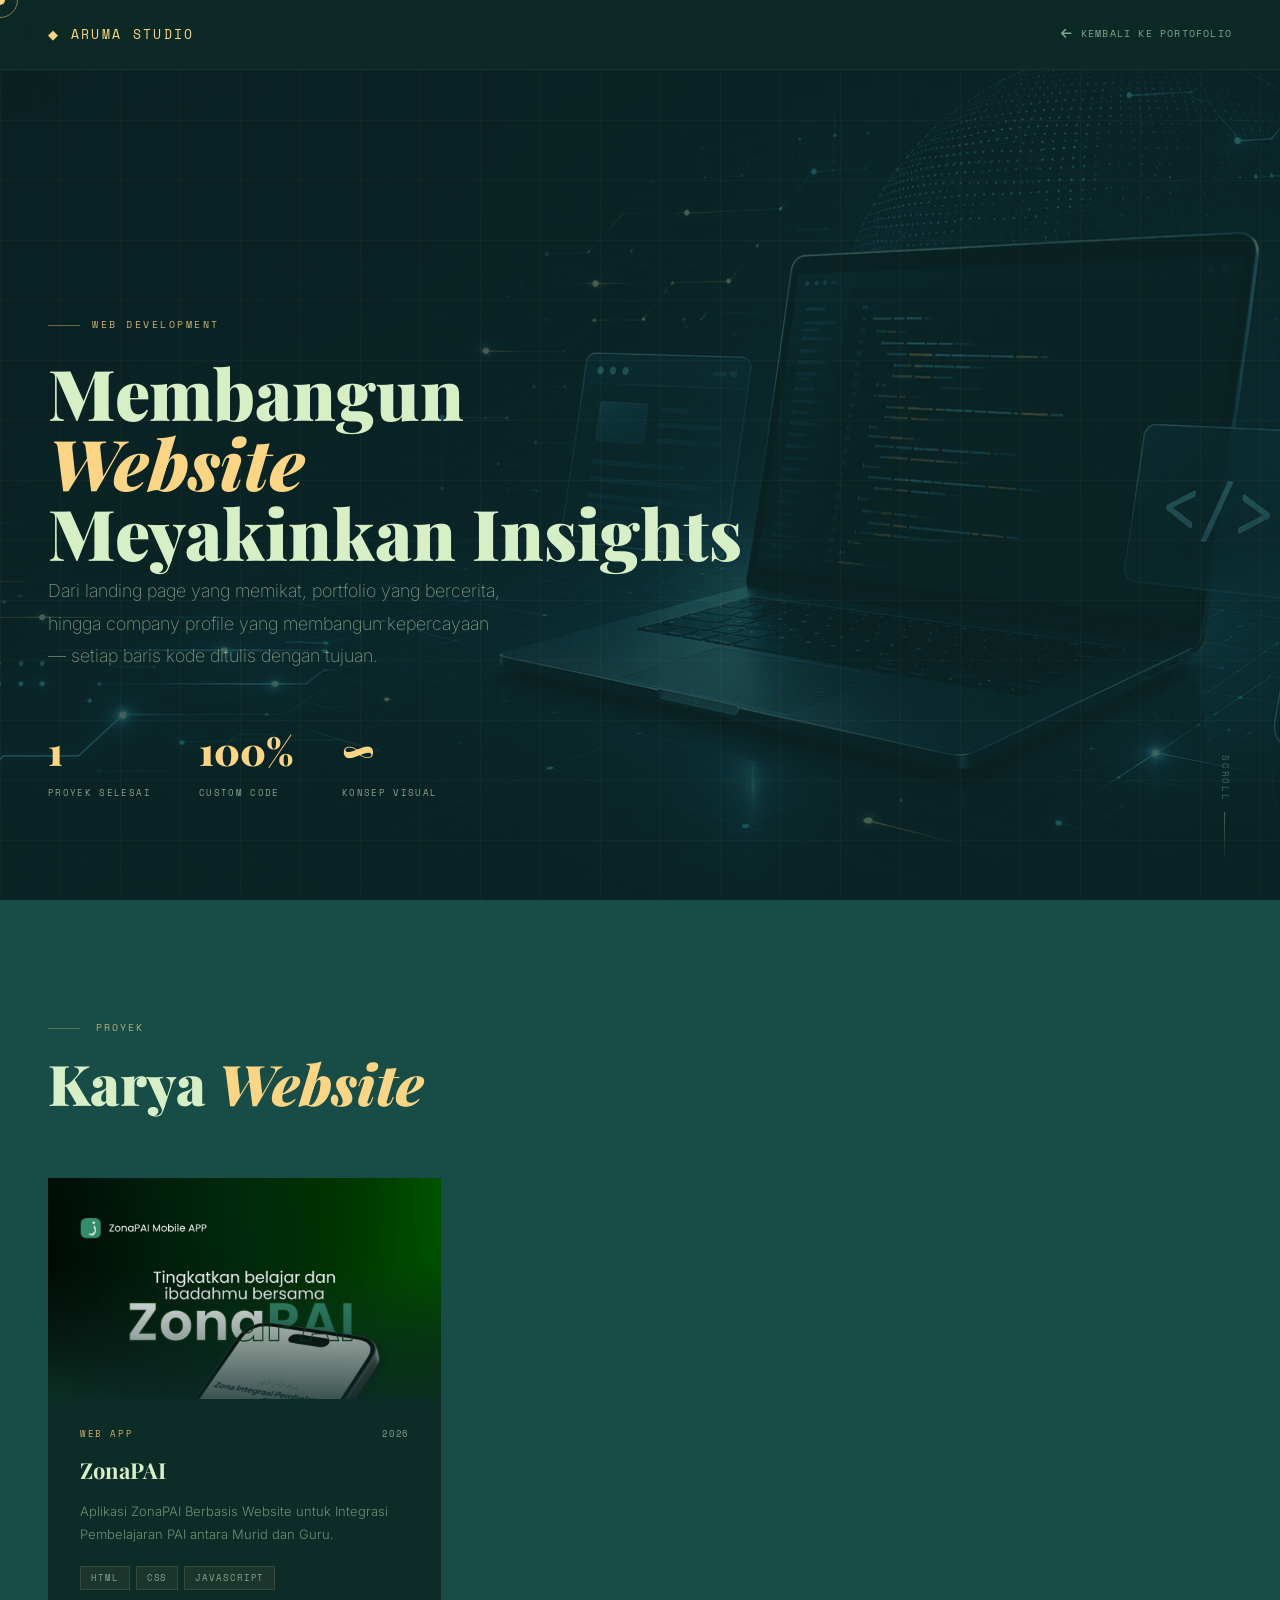
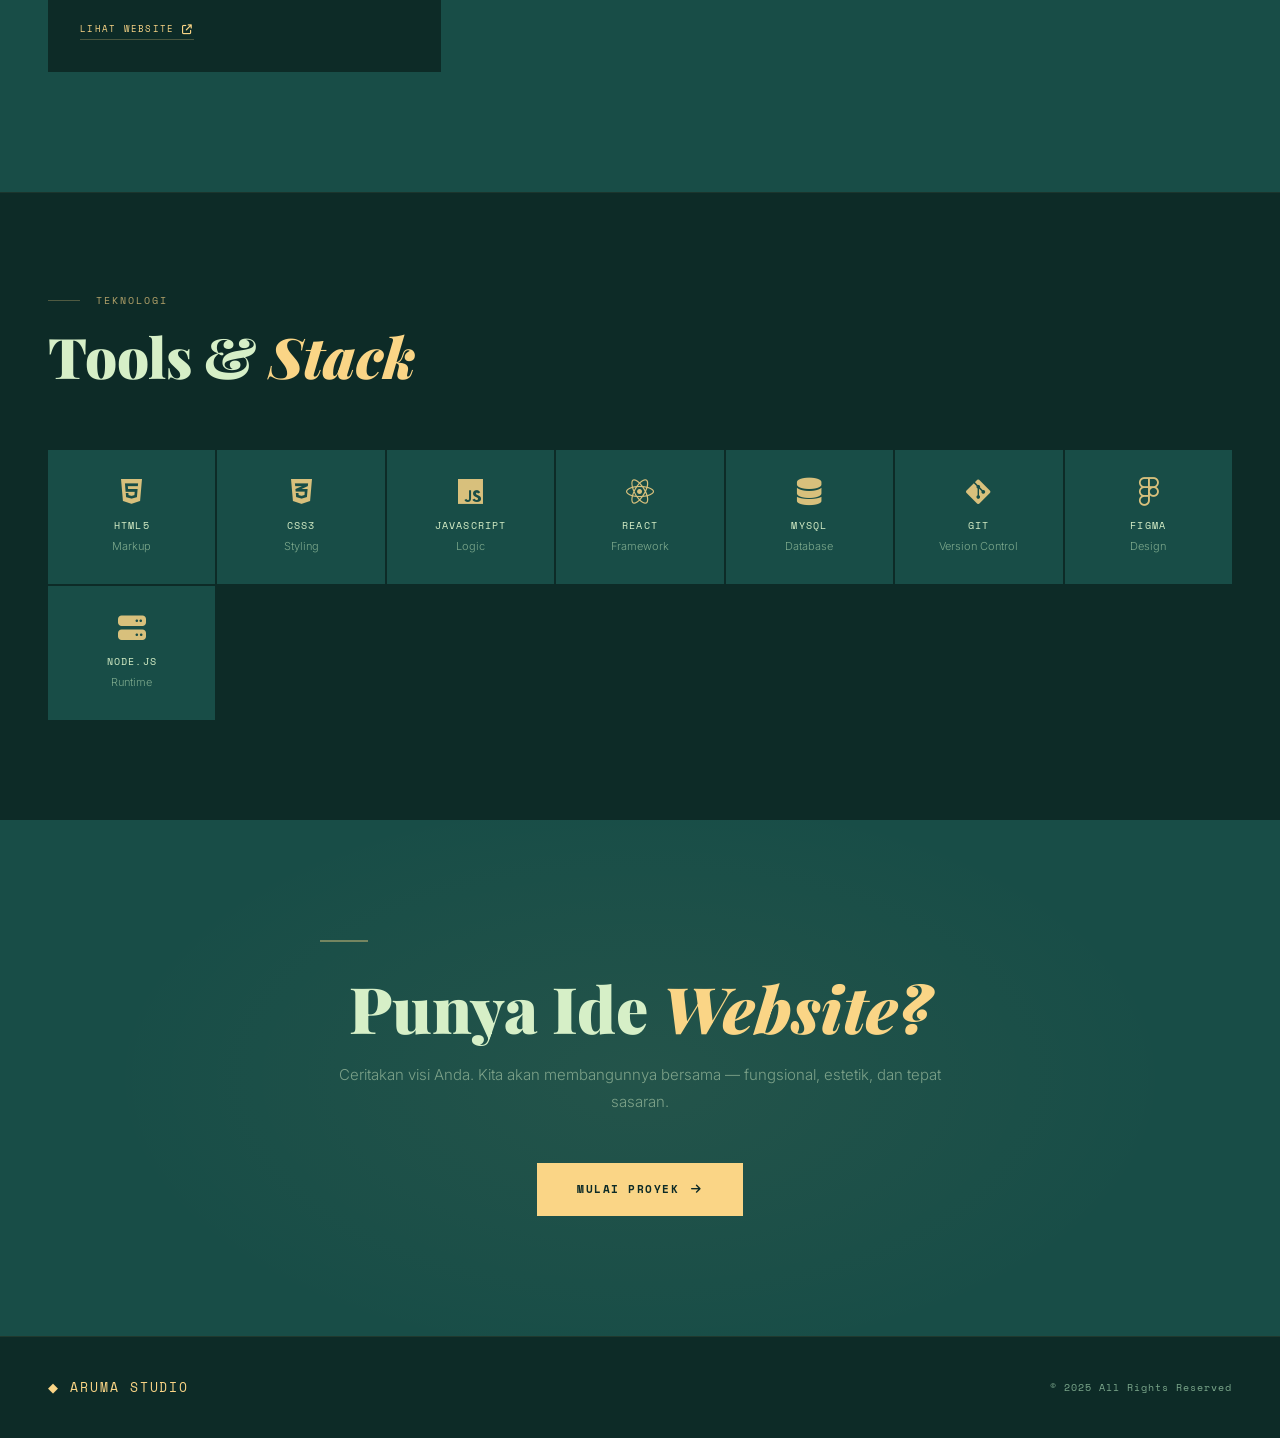
==== webdev.html @ 3fc64e76 "Update webdev.html" ====
<!DOCTYPE html>
<html lang="id">
<head>
<meta charset="UTF-8">
<meta name="viewport" content="width=device-width, initial-scale=1.0">
<title>Web Development — Aruma Studio</title>
<link rel="preconnect" href="https://fonts.googleapis.com">
<link rel="preconnect" href="https://fonts.gstatic.com" crossorigin>
<link href="https://fonts.googleapis.com/css2?family=Playfair+Display:ital,wght@0,400;0,700;0,900;1,400;1,700&family=Inter:wght@300;400;500;600&family=Space+Mono:wght@400;700&display=swap" rel="stylesheet">
<link rel="stylesheet" href="https://cdnjs.cloudflare.com/ajax/libs/font-awesome/6.5.0/css/all.min.css">
<script src="portofolio.js" defer></script>

<style>
*, *::before, *::after { box-sizing: border-box; margin: 0; padding: 0; }

:root {
  --black:       #0D2B27;
  --forest:      #184D47;
  --forest-mid:  #1F5C54;
  --amber:       #FAD586;
  --amber-light: #FCE1A6;
  --offwhite:    #D6EFC7;
  --sage:        #4F7F63;
  --text-muted:  #7CA88C;
  --blue-tint:   #1A2E4A;
}

html { scroll-behavior: smooth; }

body {
  background: var(--black);
  color: var(--offwhite);
  font-family: 'Inter', sans-serif;
  font-weight: 300;
  line-height: 1.6;
  overflow-x: hidden;
  cursor: none;
}

/* ── CURSOR ── */
.cursor {
  position: fixed;
  width: 10px; height: 10px;
  background: var(--amber);
  border-radius: 50%;
  pointer-events: none;
  z-index: 9999;
  transform: translate(-50%, -50%);
  transition: transform 0.1s ease, width 0.3s, height 0.3s;
}
.cursor-ring {
  position: fixed;
  width: 36px; height: 36px;
  border: 1.5px solid rgba(250,213,134,0.5);
  border-radius: 50%;
  pointer-events: none;
  z-index: 9998;
  transform: translate(-50%, -50%);
  transition: width 0.3s, height 0.3s, border-color 0.3s;
}
.cursor.hovered { width: 6px; height: 6px; }
.cursor-ring.hovered { width: 52px; height: 52px; border-color: var(--amber); }

/* ── NAV ── */
nav {
  position: fixed;
  top: 0; left: 0; right: 0;
  z-index: 100;
  display: flex;
  align-items: center;
  justify-content: space-between;
  padding: 24px 48px;
  background: rgba(13,43,39,0.85);
  backdrop-filter: blur(12px);
  border-bottom: 1px solid rgba(250,213,134,0.06);
}
.nav-logo {
  font-family: 'Space Mono', monospace;
  font-size: 13px;
  letter-spacing: 0.18em;
  color: var(--amber);
  text-decoration: none;
  text-transform: uppercase;
}
.nav-back {
  display: flex;
  align-items: center;
  gap: 8px;
  font-family: 'Space Mono', monospace;
  font-size: 10px;
  letter-spacing: 0.12em;
  text-transform: uppercase;
  color: var(--text-muted);
  text-decoration: none;
  transition: color 0.3s;
  cursor: none;
}
.nav-back:hover { color: var(--amber); }
.nav-back i { font-size: 12px; }

/* ── HERO ── */
.wd-hero {
  min-height: 100vh;
  display: flex;
  flex-direction: column;
  justify-content: flex-end;
  padding: 0 48px 100px;
  position: relative;
  overflow: hidden;
  background-size: cover;
  background-position: center;
  background-color: #0D2B27;
}
.wd-hero::before {
  content: '';
  position: absolute;
  inset: 0;
  background:
    linear-gradient(rgba(13,43,39,0.72), rgba(13,43,39,0.72));
  z-index: 0;
}
.wd-hero-grid { z-index: 1; }
.wd-hero-grid {
  position: absolute;
  inset: 0;
  background-image:
    linear-gradient(rgba(250,213,134,0.03) 1px, transparent 1px),
    linear-gradient(90deg, rgba(250,213,134,0.03) 1px, transparent 1px);
  background-size: 60px 60px;
}
.wd-hero-content { position: relative; z-index: 2; max-width: 1200px; margin: 0 auto; width: 100%; }
.wd-hero-eyebrow {
  font-family: 'Space Mono', monospace;
  font-size: 10px;
  letter-spacing: 0.25em;
  text-transform: uppercase;
  color: var(--amber);
  opacity: 0.8;
  margin-bottom: 24px;
  display: flex;
  align-items: center;
  gap: 12px;
}
.wd-hero-eyebrow::before {
  content: '';
  display: block;
  width: 32px; height: 1px;
  background: var(--amber);
  opacity: 0.5;
}
.wd-hero-title {
  font-family: 'Playfair Display', serif;
  font-size: clamp(30px, 7vw, 70px);
  font-weight: 900;
  line-height: 1.0;
  margin-bottom: 8px;
}
.wd-hero-title em { font-style: italic; color: var(--amber); }
.wd-hero-desc {
  font-size: clamp(10px, 1.4vw, 20px);
  font-weight: 200;
  color: rgba(214,239,199,0.55);
  max-width: 460px;
  line-height: 1.8;
  margin-bottom: 48px;
}
.wd-stats {
  display: flex;
  gap: 48px;
  flex-wrap: wrap;
}
.wd-stat {
  display: flex;
  flex-direction: column;
  gap: 4px;
}
.wd-stat-num {
  font-family: 'Playfair Display', serif;
  font-size: clamp(28px, 3vw, 42px);
  font-weight: 900;
  color: var(--amber);
}
.wd-stat-label {
  font-family: 'Space Mono', monospace;
  font-size: 9px;
  letter-spacing: 0.15em;
  text-transform: uppercase;
  color: var(--text-muted);
}
.wd-scroll {
  position: absolute;
  bottom: 40px; right: 48px;
  writing-mode: vertical-rl;
  font-family: 'Space Mono', monospace;
  font-size: 9px;
  letter-spacing: 0.2em;
  text-transform: uppercase;
  color: var(--text-muted);
  opacity: 0.5;
  display: flex;
  align-items: center;
  gap: 10px;
}
.wd-scroll::after {
  content: '';
  display: block;
  width: 1px;
  height: 48px;
  background: linear-gradient(to bottom, var(--text-muted), transparent);
}

/* ── PROJECTS SECTION ── */
.wd-projects {
  padding: 120px 48px;
  background: var(--forest);
}
.wd-projects-inner { max-width: 1200px; margin: 0 auto; }

.wd-section-label {
  font-family: 'Space Mono', monospace;
  font-size: 10px;
  letter-spacing: 0.2em;
  text-transform: uppercase;
  color: var(--amber);
  opacity: 0.7;
  display: flex;
  align-items: center;
  gap: 16px;
  margin-bottom: 16px;
}
.wd-section-label::before {
  content: '';
  display: block;
  width: 32px; height: 1px;
  background: var(--amber);
  opacity: 0.4;
}
.wd-section-title {
  font-family: 'Playfair Display', serif;
  font-size: clamp(32px, 4.5vw, 56px);
  font-weight: 900;
  line-height: 1.1;
  margin-bottom: 64px;
}
.wd-section-title em { font-style: italic; color: var(--amber); }

/* Project Grid */
.wd-grid {
  display: grid;
  grid-template-columns: repeat(auto-fill, minmax(min(340px, 100%), 1fr));
  gap: 2px;
}

.wd-card {
  background: var(--black);
  position: relative;
  overflow: hidden;
  opacity: 0;
  transform: translateY(40px);
  transition: opacity 0.7s ease, transform 0.7s ease;
  cursor: none;
}
.wd-card.visible { opacity: 1; transform: translateY(0); }

.wd-card-thumb {
  width: 100%;
  aspect-ratio: 16/9;
  background: linear-gradient(135deg, #1A2E4A, #0D2B27, #1A3A4A);
  position: relative;
  overflow: hidden;
  display: flex;
  align-items: center;
  justify-content: center;
}
.wd-card-thumb img {
  width: 100%; height: 100%;
  object-fit: cover;
  object-position: top center;  /* tampilkan dari atas — bagian header website terlihat */
  background: #0D2B27;
  transition: transform 0.6s ease;
}
.wd-card:hover .wd-card-thumb img { transform: scale(1.03); }
.wd-card-thumb-placeholder {
  display: flex;
  flex-direction: column;
  align-items: center;
  gap: 12px;
  opacity: 0.25;
}
.wd-card-thumb-placeholder i { font-size: 40px; color: var(--amber); }
.wd-card-thumb-placeholder span {
  font-family: 'Space Mono', monospace;
  font-size: 9px;
  letter-spacing: 0.15em;
  text-transform: uppercase;
  color: var(--text-muted);
}
.wd-card-thumb-overlay {
  position: absolute;
  inset: 0;
  background: linear-gradient(to bottom, transparent 40%, rgba(13,43,39,0.8));
}

.wd-card-body { padding: 28px 32px 32px; }
.wd-card-meta {
  display: flex;
  align-items: center;
  justify-content: space-between;
  margin-bottom: 12px;
}
.wd-card-cat {
  font-family: 'Space Mono', monospace;
  font-size: 9px;
  letter-spacing: 0.18em;
  text-transform: uppercase;
  color: var(--amber);
  opacity: 0.8;
}
.wd-card-year {
  font-family: 'Space Mono', monospace;
  font-size: 9px;
  letter-spacing: 0.1em;
  color: var(--text-muted);
}
.wd-card-title {
  font-family: 'Playfair Display', serif;
  font-size: 22px;
  font-weight: 700;
  margin-bottom: 12px;
  color: var(--offwhite);
}
.wd-card-desc {
  font-size: 13px;
  font-weight: 300;
  color: rgba(214,239,199,0.5);
  line-height: 1.75;
  margin-bottom: 20px;
}
.wd-card-tech {
  display: flex;
  flex-wrap: wrap;
  gap: 6px;
  margin-bottom: 24px;
}
.wd-tech-tag {
  font-family: 'Space Mono', monospace;
  font-size: 9px;
  letter-spacing: 0.1em;
  text-transform: uppercase;
  color: var(--text-muted);
  background: rgba(250,213,134,0.06);
  border: 1px solid rgba(250,213,134,0.12);
  padding: 4px 10px;
}
.wd-card-link {
  display: inline-flex;
  align-items: center;
  gap: 8px;
  font-family: 'Space Mono', monospace;
  font-size: 9px;
  letter-spacing: 0.14em;
  text-transform: uppercase;
  color: var(--amber);
  text-decoration: none;
  border-bottom: 1px solid rgba(250,213,134,0.25);
  padding-bottom: 2px;
  transition: border-color 0.3s, gap 0.3s;
  cursor: none;
}
.wd-card-link:hover { border-color: var(--amber); gap: 12px; }
.wd-card-link i { font-size: 10px; }
.wd-card-link-placeholder {
  font-family: 'Space Mono', monospace;
  font-size: 9px;
  letter-spacing: 0.1em;
  text-transform: uppercase;
  color: rgba(124,168,140,0.3);
  font-style: italic;
}

/* Kartu "Segera Hadir" */
.wd-card.coming-soon .wd-card-thumb {
  opacity: 0.4;
}
.wd-card.coming-soon .wd-card-body { opacity: 0.45; }

/* Empty state */
.wd-empty {
  grid-column: 1 / -1;
  text-align: center;
  padding: 100px 32px;
  opacity: 0.35;
}
.wd-empty i { font-size: 48px; color: var(--amber); margin-bottom: 20px; display: block; }
.wd-empty p {
  font-family: 'Playfair Display', serif;
  font-size: 20px;
  color: var(--offwhite);
  margin-bottom: 8px;
}
.wd-empty span {
  font-size: 13px;
  color: var(--text-muted);
  font-family: 'Space Mono', monospace;
  font-size: 10px;
  letter-spacing: 0.1em;
}

/* ── STACK SECTION ── */
.wd-stack {
  padding: 100px 48px;
  background: var(--black);
  border-top: 1px solid rgba(250,213,134,0.06);
}
.wd-stack-inner { max-width: 1200px; margin: 0 auto; }
.wd-stack-grid {
  display: grid;
  grid-template-columns: repeat(auto-fill, minmax(160px, 1fr));
  gap: 2px;
  margin-top: 56px;
}
.wd-stack-item {
  background: var(--forest);
  padding: 28px 20px;
  text-align: center;
  opacity: 0;
  transform: translateY(30px);
  transition: opacity 0.5s ease, transform 0.5s ease;
}
.wd-stack-item.visible { opacity: 1; transform: translateY(0); }
.wd-stack-item i { font-size: 28px; color: var(--amber); margin-bottom: 12px; display: block; opacity: 0.85; }
.wd-stack-name {
  font-family: 'Space Mono', monospace;
  font-size: 10px;
  letter-spacing: 0.12em;
  text-transform: uppercase;
  color: var(--offwhite);
  margin-bottom: 4px;
}
.wd-stack-type {
  font-size: 11px;
  color: var(--text-muted);
}

/* ── CTA ── */
.wd-cta {
  padding: 120px 48px;
  background: var(--forest);
  text-align: center;
  position: relative;
  overflow: hidden;
}
.wd-cta::before {
  content: '';
  position: absolute;
  inset: 0;
  background: radial-gradient(ellipse 60% 80% at 50% 50%, rgba(250,213,134,0.05), transparent 70%);
}
.wd-cta-inner { position: relative; z-index: 1; max-width: 640px; margin: 0 auto; }
.wd-cta-title {
  font-family: 'Playfair Display', serif;
  font-size: clamp(32px, 5vw, 64px);
  font-weight: 900;
  line-height: 1.05;
  margin-bottom: 20px;
}
.wd-cta-title em { font-style: italic; color: var(--amber); }
.wd-cta-desc {
  font-size: 15px;
  color: rgba(214,239,199,0.5);
  line-height: 1.8;
  margin-bottom: 48px;
}
.btn-primary {
  display: inline-flex;
  align-items: center;
  gap: 12px;
  background: var(--amber);
  color: var(--black);
  text-decoration: none;
  font-family: 'Space Mono', monospace;
  font-size: 11px;
  letter-spacing: 0.14em;
  text-transform: uppercase;
  font-weight: 700;
  padding: 18px 40px;
  transition: background 0.3s, gap 0.3s;
  cursor: none;
}
.btn-primary:hover { background: var(--amber-light); gap: 18px; }

/* ── FOOTER ── */
footer {
  padding: 40px 48px;
  background: var(--black);
  display: flex;
  justify-content: space-between;
  align-items: center;
  border-top: 1px solid rgba(250,213,134,0.08);
}
.footer-logo { font-family: 'Space Mono', monospace; font-size: 13px; letter-spacing: 0.15em; color: var(--amber); }
.footer-copy { font-family: 'Space Mono', monospace; font-size: 10px; letter-spacing: 0.1em; color: var(--text-muted); }

/* ── DIVIDER ── */
.wd-divider {
  width: 48px; height: 2px;
  background: var(--amber);
  opacity: 0.4;
  margin-bottom: 32px;
}

/* ── RESPONSIVE ── */

/* Tablet & iPad portrait (600-900px): 2 kolom, card lebih lebar */
@media (min-width: 600px) and (max-width: 900px) {
  nav { padding: 18px 20px; }
  .wd-hero { padding: 0 20px 80px; }
  .wd-projects, .wd-stack, .wd-cta { padding: 64px 20px; }
  .wd-grid { grid-template-columns: repeat(2, 1fr); }
  .wd-stats { gap: 28px; }
  footer { flex-direction: column; gap: 16px; text-align: center; padding: 28px 20px; }
  .wd-scroll { display: none; }
  .wd-card-thumb { aspect-ratio: 16/9; }
  .wd-card-thumb img { object-fit: cover; object-position: top center; }
}

/* Mobile (< 600px): 1 kolom penuh lebar layar */
@media (max-width: 599px) {
  nav { padding: 16px 16px; }
  .nav-logo { font-size: 11px; }
  .wd-hero { padding: 0 16px 72px; }
  .wd-projects, .wd-stack, .wd-cta { padding: 52px 16px; }
  .wd-section-title { font-size: 26px; }
  .wd-grid { grid-template-columns: 1fr; }
  .wd-stats { gap: 20px; flex-wrap: wrap; }
  footer { flex-direction: column; gap: 16px; text-align: center; padding: 24px 16px; }
  .wd-scroll { display: none; }

  /* Thumbnail proporsional, tidak terlalu tinggi di mobile */
  .wd-card-thumb { aspect-ratio: 16/9; }
  .wd-card-thumb img { object-fit: cover; object-position: top center; }
  .wd-card-body { padding: 16px 16px 20px; }
  .wd-card-title { font-size: 18px; }
}
</style>
</head>
<body>

<div class="cursor" id="cursor"></div>
<div class="cursor-ring" id="cursorRing"></div>

<!-- NAV -->
<nav>
  <a href="index.html" class="nav-logo">◆ Aruma Studio</a>
  <a href="index.html" class="nav-back">
    <i class="fa-solid fa-arrow-left"></i> Kembali ke Portofolio
  </a>
</nav>

<!-- HERO -->
<section class="wd-hero" style="background-image:url('images/webdev_hero.jpg'); background-size:cover; background-position:center;">
  <div class="wd-hero-grid"></div>
  <div class="wd-hero-content">
    <div class="wd-hero-eyebrow">Web Development</div>
    <h1 class="wd-hero-title">
      Membangun<br>
      <em>Website</em><br>
      Meyakinkan Insights
    </h1>
    <p class="wd-hero-desc">
      Dari landing page yang memikat, portfolio yang bercerita, hingga company profile yang membangun kepercayaan — setiap baris kode ditulis dengan tujuan.
    </p>
    <div class="wd-stats" id="wdStats">
      <!-- diisi oleh JS -->
    </div>
  </div>
  <div class="wd-scroll">Scroll</div>
</section>

<!-- PROJECTS -->
<section class="wd-projects">
  <div class="wd-projects-inner">
    <div class="wd-section-label">Proyek</div>
    <h2 class="wd-section-title">Karya <em>Website</em></h2>
    <div class="wd-grid" id="wdGrid">
      <!-- diisi oleh JS -->
    </div>
  </div>
</section>

<!-- TECH STACK -->
<section class="wd-stack">
  <div class="wd-stack-inner">
    <div class="wd-section-label">Teknologi</div>
    <h2 class="wd-section-title">Tools & <em>Stack</em></h2>
    <div class="wd-stack-grid" id="wdStack">
      <!-- diisi oleh JS -->
    </div>
  </div>
</section>

<!-- CTA -->
<section class="wd-cta">
  <div class="wd-cta-inner">
    <div class="wd-divider"></div>
    <h2 class="wd-cta-title">Punya Ide <em>Website?</em></h2>
    <p class="wd-cta-desc">
      Ceritakan visi Anda. Kita akan membangunnya bersama — fungsional, estetik, dan tepat sasaran.
    </p>
    <a href="index.html#contact" class="btn-primary">
      Mulai Proyek <i class="fa-solid fa-arrow-right"></i>
    </a>
  </div>
</section>

<!-- FOOTER -->
<footer>
  <div class="footer-logo">◆ ARUMA STUDIO</div>
  <div class="footer-copy">© 2025 All Rights Reserved</div>
</footer>

<script>
// ── CURSOR ──
var cursor = document.getElementById('cursor');
var ring   = document.getElementById('cursorRing');
var mx = 0, my = 0, rx = 0, ry = 0;

document.addEventListener('mousemove', function(e) {
  mx = e.clientX; my = e.clientY;
  cursor.style.left = mx + 'px'; cursor.style.top = my + 'px';
});
(function animateRing() {
  rx += (mx - rx) * 0.12; ry += (my - ry) * 0.12;
  ring.style.left = rx + 'px'; ring.style.top  = ry + 'px';
  requestAnimationFrame(animateRing);
})();
document.querySelectorAll('a, button, .wd-card').forEach(function(el) {
  el.addEventListener('mouseenter', function() { cursor.classList.add('hovered'); ring.classList.add('hovered'); });
  el.addEventListener('mouseleave', function() { cursor.classList.remove('hovered'); ring.classList.remove('hovered'); });
});

// ── RENDER dari portofolio.js ──
window.addEventListener('DOMContentLoaded', function() {
  var projects = (typeof WEBDEV_PROJECTS !== 'undefined') ? WEBDEV_PROJECTS : [];

  // Stats
  var statsEl = document.getElementById('wdStats');
  if (statsEl) {
    var total = projects.filter(function(p) { return !p.comingSoon; }).length;
    statsEl.innerHTML =
      '<div class="wd-stat"><span class="wd-stat-num">' + (total || '—') + '</span><span class="wd-stat-label">Proyek Selesai</span></div>' +
      '<div class="wd-stat"><span class="wd-stat-num">100%</span><span class="wd-stat-label">Custom Code</span></div>' +
      '<div class="wd-stat"><span class="wd-stat-num">∞</span><span class="wd-stat-label">Konsep Visual</span></div>';
  }

  // Grid proyek
  var grid = document.getElementById('wdGrid');
  if (grid) {
    if (!projects.length) {
      grid.innerHTML =
        '<div class="wd-empty">' +
          '<i class="fa-solid fa-code"></i>' +
          '<p>Proyek segera hadir</p>' +
          '<span>Tambahkan proyek di WEBDEV_PROJECTS dalam portofolio.js</span>' +
        '</div>';
    } else {
      projects.forEach(function(p, i) {
        var delay = i * 80;
        var thumbHtml = p.gambar
          ? '<img src="' + p.gambar + '" alt="' + (p.nama || '') + '" loading="lazy">'
          : '<div class="wd-card-thumb-placeholder"><i class="fa-solid fa-globe"></i><span>' + (p.kategori || 'Website') + '</span></div>';

        var linkHtml = p.link
          ? '<a href="' + p.link + '" target="_blank" rel="noopener" class="wd-card-link">Lihat Website <i class="fa-solid fa-arrow-up-right-from-square"></i></a>'
          : '<span class="wd-card-link-placeholder">Link segera tersedia</span>';

        var techHtml = (p.tech || []).map(function(t) {
          return '<span class="wd-tech-tag">' + t + '</span>';
        }).join('');

        var card = document.createElement('div');
        card.className = 'wd-card' + (p.comingSoon ? ' coming-soon' : '');
        card.style.transitionDelay = delay + 'ms';
        card.innerHTML =
          '<div class="wd-card-thumb">' + thumbHtml + '<div class="wd-card-thumb-overlay"></div></div>' +
          '<div class="wd-card-body">' +
            '<div class="wd-card-meta">' +
              '<span class="wd-card-cat">' + (p.kategori || '') + '</span>' +
              '<span class="wd-card-year">' + (p.tahun || '') + '</span>' +
            '</div>' +
            '<div class="wd-card-title">' + (p.nama || '') + '</div>' +
            '<div class="wd-card-desc">' + (p.deskripsi || '') + '</div>' +
            '<div class="wd-card-tech">' + techHtml + '</div>' +
            linkHtml +
          '</div>';
        grid.appendChild(card);
      });
    }
  }

  // Tech stack
  var stacks = [
    { icon: 'fa-brands fa-html5',      name: 'HTML5',      type: 'Markup' },
    { icon: 'fa-brands fa-css3-alt',   name: 'CSS3',       type: 'Styling' },
    { icon: 'fa-brands fa-js',         name: 'JavaScript', type: 'Logic' },
    { icon: 'fa-brands fa-react',      name: 'React',      type: 'Framework' },
    { icon: 'fa-solid fa-database',    name: 'MySQL',      type: 'Database' },
    { icon: 'fa-brands fa-git-alt',    name: 'Git',        type: 'Version Control' },
    { icon: 'fa-brands fa-figma',      name: 'Figma',      type: 'Design' },
    { icon: 'fa-solid fa-server',      name: 'Node.js',    type: 'Runtime' },
  ];
  var stackEl = document.getElementById('wdStack');
  if (stackEl) {
    stacks.forEach(function(s, i) {
      var el = document.createElement('div');
      el.className = 'wd-stack-item';
      el.style.transitionDelay = (i * 60) + 'ms';
      el.innerHTML =
        '<i class="' + s.icon + '"></i>' +
        '<div class="wd-stack-name">' + s.name + '</div>' +
        '<div class="wd-stack-type">' + s.type + '</div>';
      stackEl.appendChild(el);
    });
  }

  // Scroll reveal
  var obs = new IntersectionObserver(function(entries) {
    entries.forEach(function(e) {
      if (e.isIntersecting) e.target.classList.add('visible');
    });
  }, { threshold: 0.1 });

  document.querySelectorAll('.wd-card, .wd-stack-item').forEach(function(el) {
    obs.observe(el);
  });
});
</script>
</body>
</html>
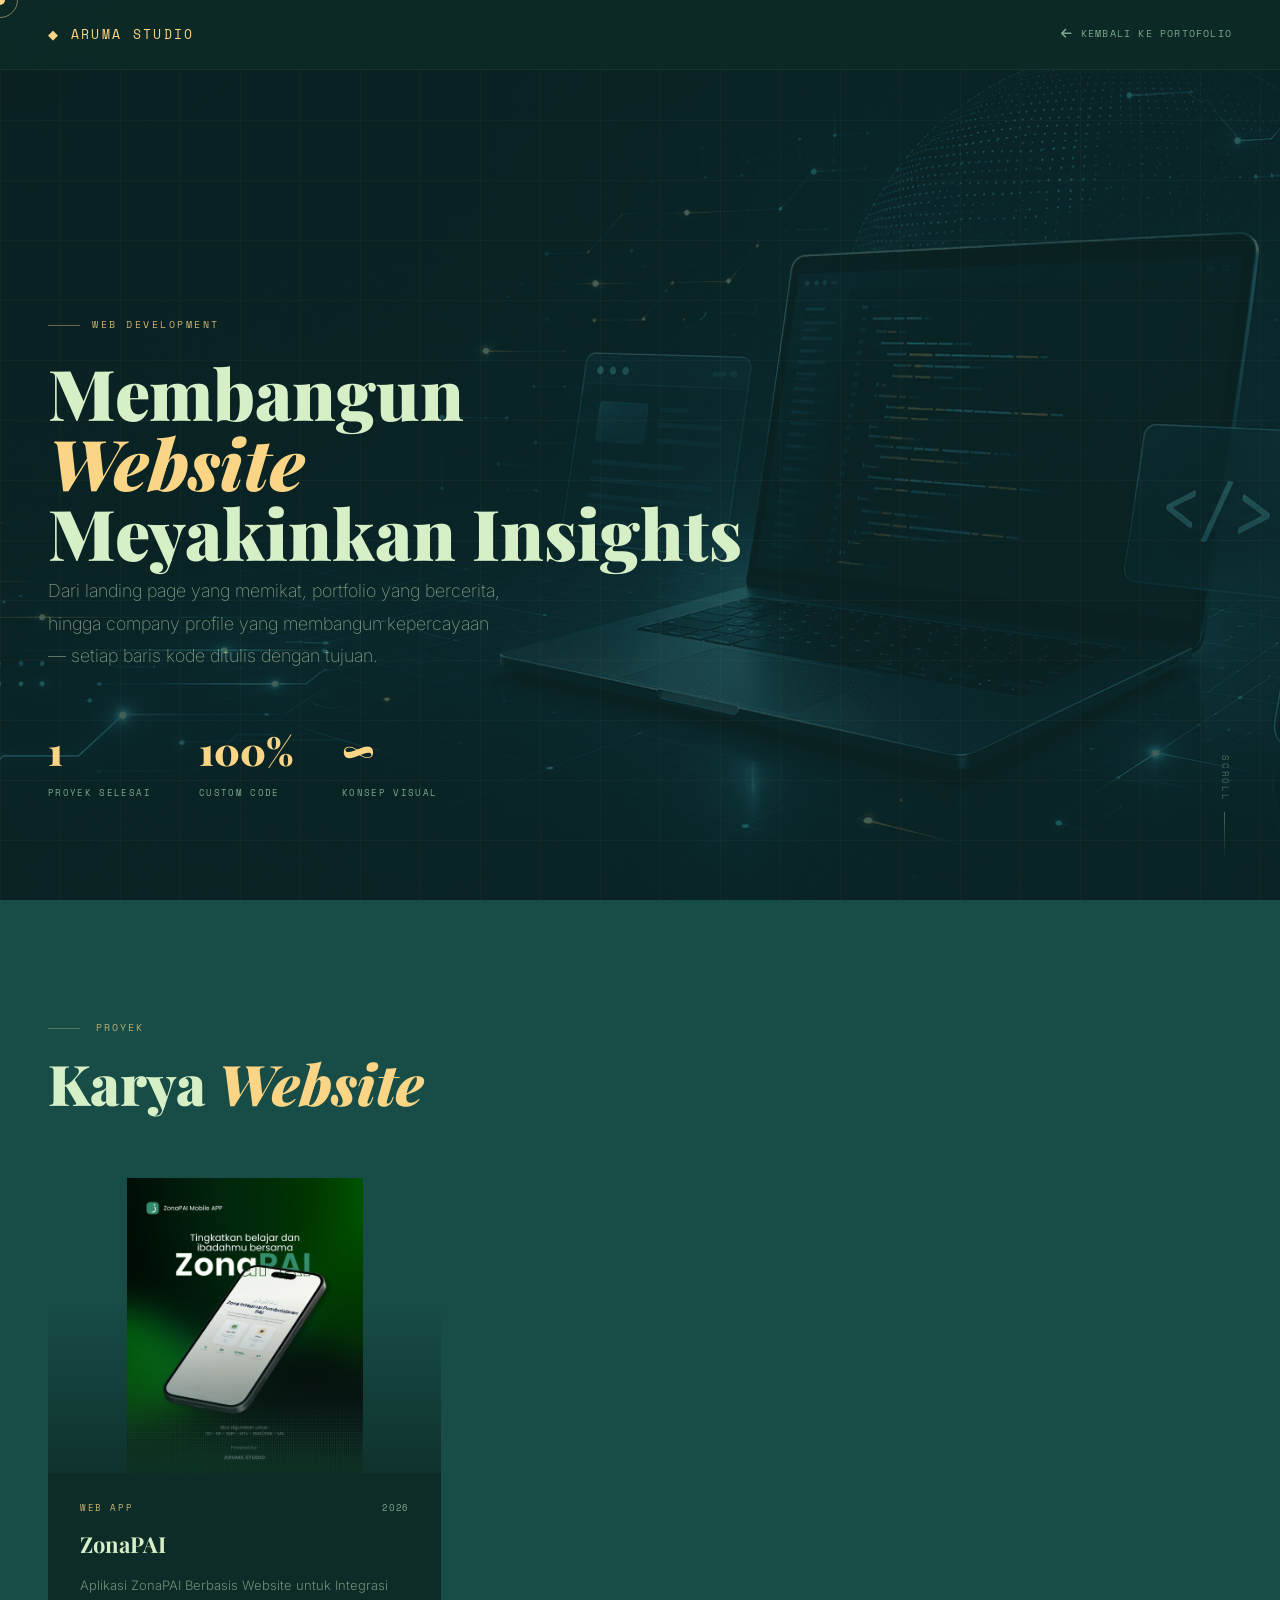
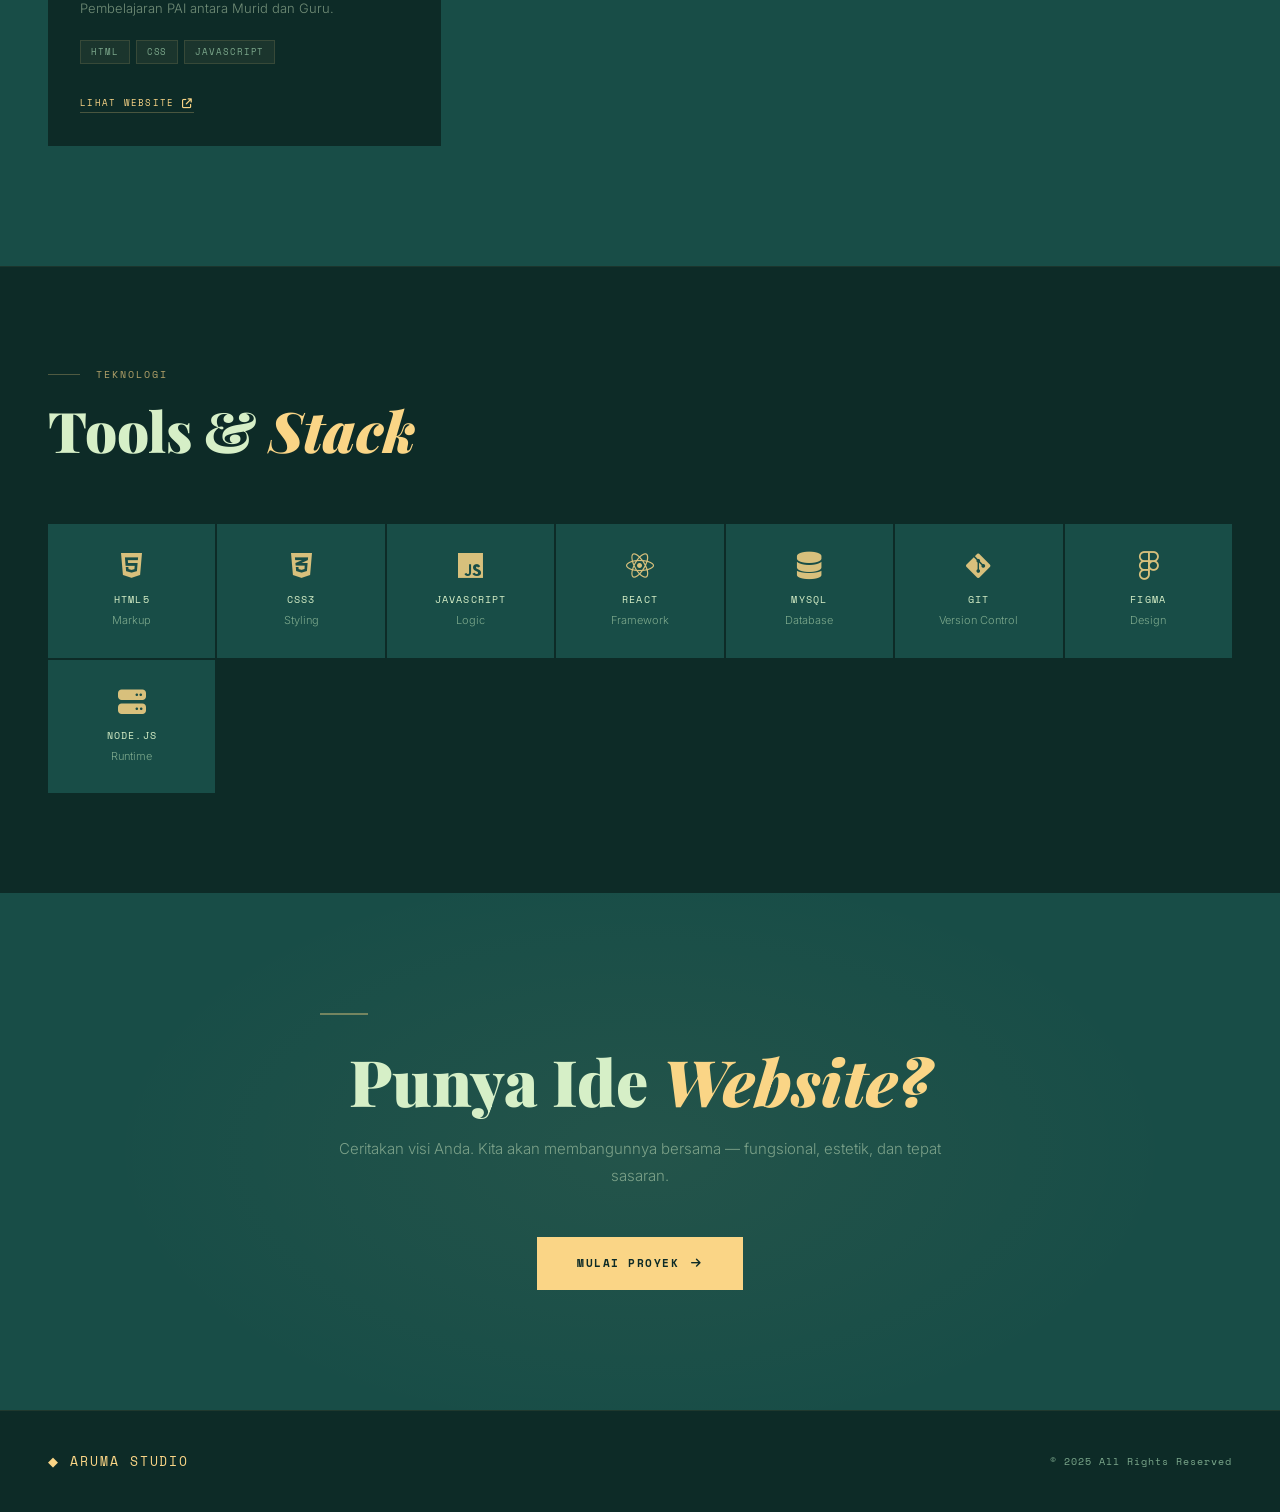
==== commit 361c9cf3: "Update webdev.html" ====
--- a/webdev.html
+++ b/webdev.html
@@ -264,19 +264,19 @@
 
 .wd-card-thumb {
   width: 100%;
-  aspect-ratio: 16/9;
-  background: linear-gradient(135deg, #1A2E4A, #0D2B27, #1A3A4A);
+  aspect-ratio: 4/3;
+  background: var(--forest);
   position: relative;
   overflow: hidden;
   display: flex;
-  align-items: center;
+  align-items: flex-start;
   justify-content: center;
 }
 .wd-card-thumb img {
   width: 100%; height: 100%;
-  object-fit: cover;
-  object-position: top center;  /* tampilkan dari atas — bagian header website terlihat */
-  background: #0D2B27;
+  object-fit: contain;
+  object-position: top center;
+  background: var(--forest);
   transition: transform 0.6s ease;
 }
 .wd-card:hover .wd-card-thumb img { transform: scale(1.03); }
@@ -520,8 +520,8 @@
   .wd-stats { gap: 28px; }
   footer { flex-direction: column; gap: 16px; text-align: center; padding: 28px 20px; }
   .wd-scroll { display: none; }
-  .wd-card-thumb { aspect-ratio: 16/9; }
-  .wd-card-thumb img { object-fit: cover; object-position: top center; }
+  .wd-card-thumb { aspect-ratio: 4/3; }
+  .wd-card-thumb img { object-fit: contain; object-position: top center; }
 }
 
 /* Mobile (< 600px): 1 kolom penuh lebar layar */
@@ -537,8 +537,8 @@
   .wd-scroll { display: none; }
 
   /* Thumbnail proporsional, tidak terlalu tinggi di mobile */
-  .wd-card-thumb { aspect-ratio: 16/9; }
-  .wd-card-thumb img { object-fit: cover; object-position: top center; }
+  .wd-card-thumb { aspect-ratio: 4/3; }
+  .wd-card-thumb img { object-fit: contain; object-position: top center; }
   .wd-card-body { padding: 16px 16px 20px; }
   .wd-card-title { font-size: 18px; }
 }
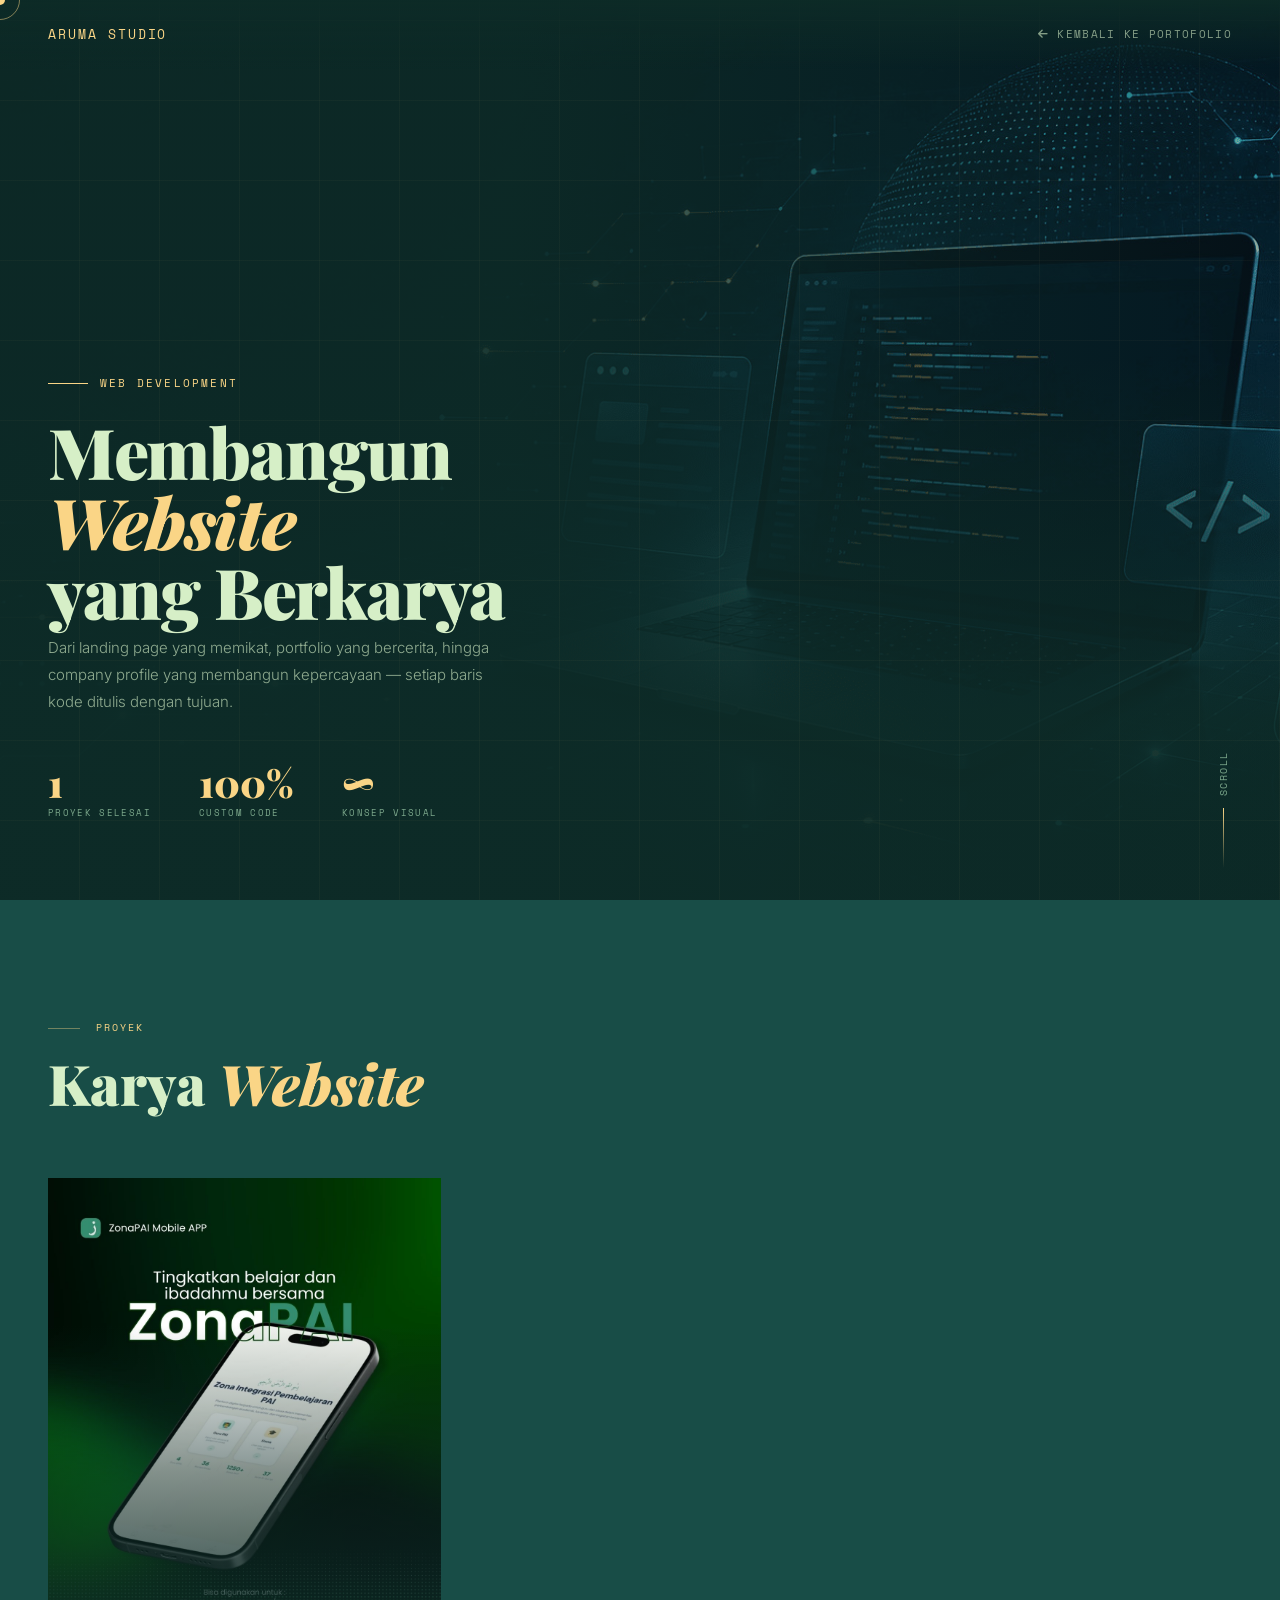
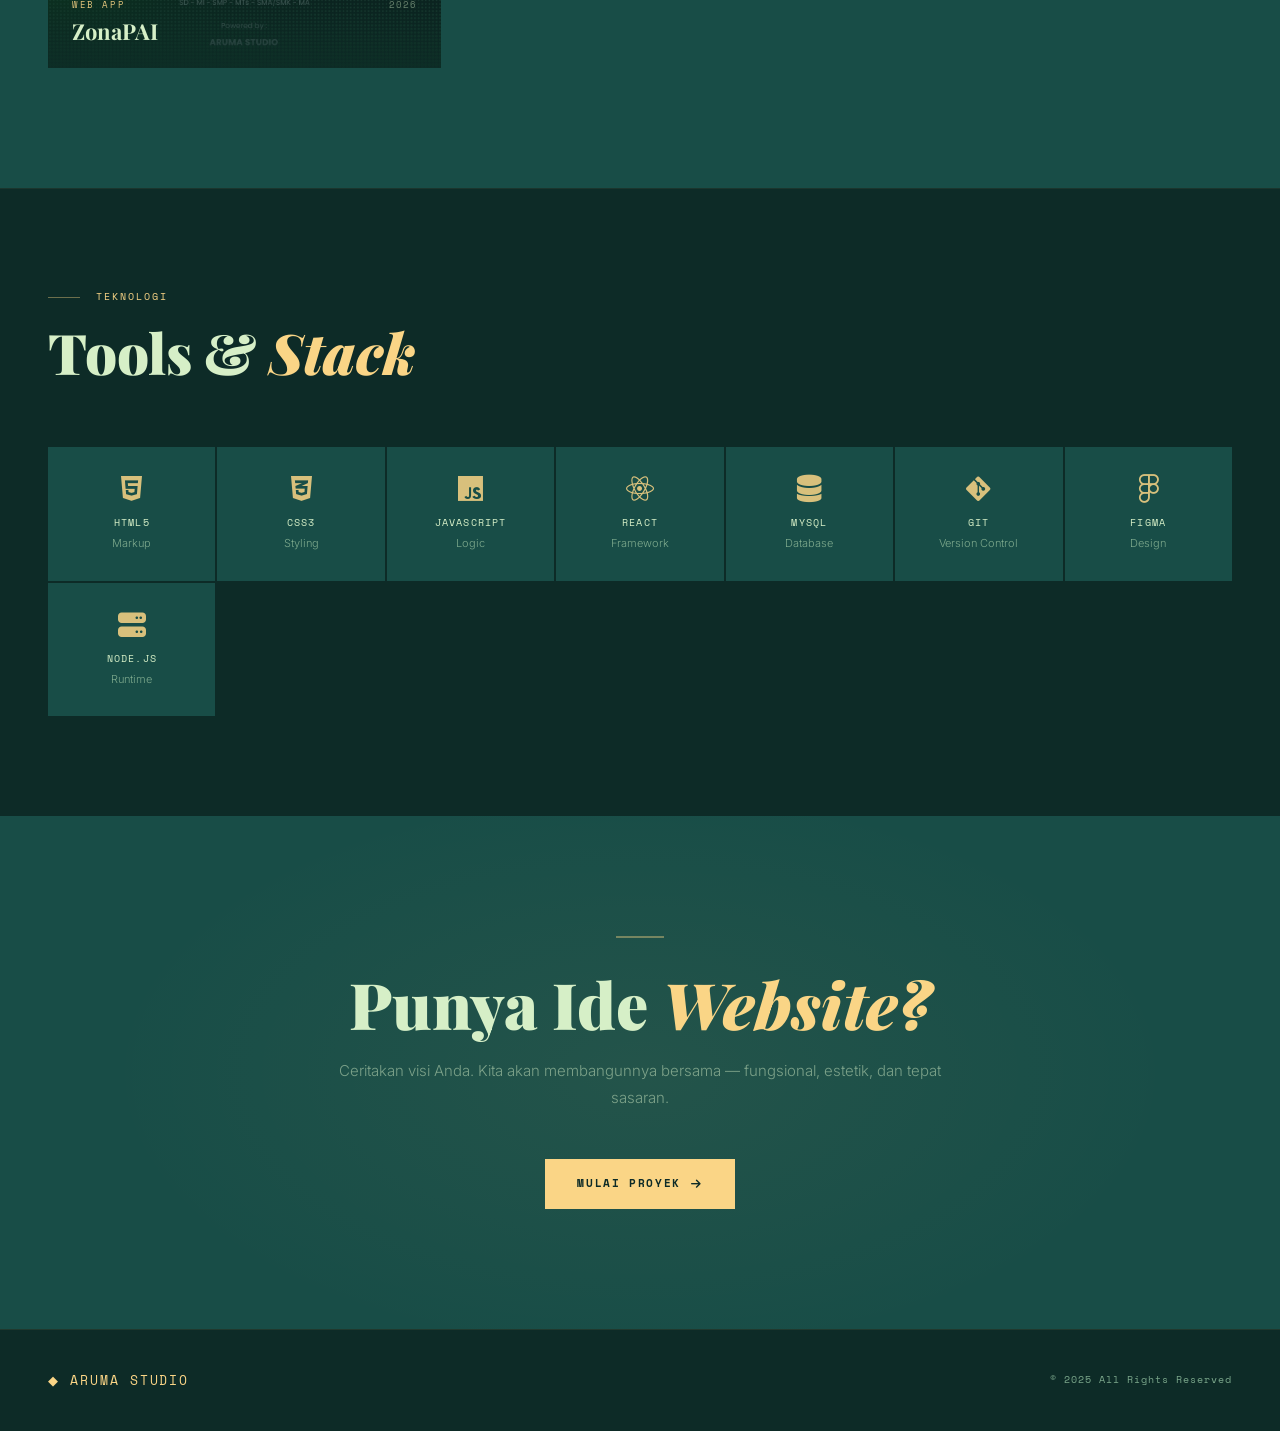
==== commit df1fe36b: "Update webdev.html" ====
--- a/webdev.html
+++ b/webdev.html
@@ -8,7 +8,6 @@
 <link rel="preconnect" href="https://fonts.gstatic.com" crossorigin>
 <link href="https://fonts.googleapis.com/css2?family=Playfair+Display:ital,wght@0,400;0,700;0,900;1,400;1,700&family=Inter:wght@300;400;500;600&family=Space+Mono:wght@400;700&display=swap" rel="stylesheet">
 <link rel="stylesheet" href="https://cdnjs.cloudflare.com/ajax/libs/font-awesome/6.5.0/css/all.min.css">
-<script src="portofolio.js" defer></script>
 
 <style>
 *, *::before, *::after { box-sizing: border-box; margin: 0; padding: 0; }
@@ -21,12 +20,11 @@
   --amber-light: #FCE1A6;
   --offwhite:    #D6EFC7;
   --sage:        #4F7F63;
+  --sage-light:  #96BB7C;
   --text-muted:  #7CA88C;
-  --blue-tint:   #1A2E4A;
 }
 
 html { scroll-behavior: smooth; }
-
 body {
   background: var(--black);
   color: var(--offwhite);
@@ -46,177 +44,168 @@
   pointer-events: none;
   z-index: 9999;
   transform: translate(-50%, -50%);
-  transition: transform 0.1s ease, width 0.3s, height 0.3s;
+  transition: transform 0.1s ease, width 0.3s ease, height 0.3s ease;
 }
 .cursor-ring {
   position: fixed;
-  width: 36px; height: 36px;
-  border: 1.5px solid rgba(250,213,134,0.5);
+  width: 40px; height: 40px;
+  border: 1px solid rgba(250,213,134,0.5);
   border-radius: 50%;
   pointer-events: none;
   z-index: 9998;
   transform: translate(-50%, -50%);
-  transition: width 0.3s, height 0.3s, border-color 0.3s;
-}
-.cursor.hovered { width: 6px; height: 6px; }
-.cursor-ring.hovered { width: 52px; height: 52px; border-color: var(--amber); }
-
-/* ── NAV ── */
+  transition: width 0.3s ease, height 0.3s ease, opacity 0.3s ease;
+}
+.cursor.hovered  { width: 20px; height: 20px; background: var(--amber-light); }
+.cursor-ring.hovered { width: 60px; height: 60px; opacity: 0.3; }
+
+/* ── NAV — sama persis dengan index.html ── */
 nav {
   position: fixed;
   top: 0; left: 0; right: 0;
   z-index: 100;
-  display: flex;
-  align-items: center;
+  padding: 24px 48px;
+  display: flex;
   justify-content: space-between;
-  padding: 24px 48px;
-  background: rgba(13,43,39,0.85);
-  backdrop-filter: blur(12px);
-  border-bottom: 1px solid rgba(250,213,134,0.06);
+  align-items: center;
+  background: linear-gradient(to bottom, rgba(13,43,39,0.95) 0%, transparent 100%);
 }
 .nav-logo {
   font-family: 'Space Mono', monospace;
   font-size: 13px;
-  letter-spacing: 0.18em;
+  letter-spacing: 0.15em;
   color: var(--amber);
   text-decoration: none;
-  text-transform: uppercase;
 }
 .nav-back {
   display: flex;
   align-items: center;
   gap: 8px;
   font-family: 'Space Mono', monospace;
-  font-size: 10px;
+  font-size: 11px;
   letter-spacing: 0.12em;
   text-transform: uppercase;
-  color: var(--text-muted);
+  color: var(--offwhite);
   text-decoration: none;
-  transition: color 0.3s;
+  opacity: 0.6;
+  transition: opacity 0.3s, color 0.3s;
   cursor: none;
 }
-.nav-back:hover { color: var(--amber); }
-.nav-back i { font-size: 12px; }
-
-/* ── HERO ── */
-.wd-hero {
-  min-height: 100vh;
-  display: flex;
-  flex-direction: column;
-  justify-content: flex-end;
-  padding: 0 48px 100px;
+.nav-back:hover { opacity: 1; color: var(--amber); }
+
+/* ── HERO — sama persis dengan index.html ── */
+.hero {
   position: relative;
+  height: 100vh;
+  min-height: 600px;
+  display: flex;
+  align-items: flex-end;
+  padding: 0 48px 80px;
   overflow: hidden;
-  background-size: cover;
-  background-position: center;
-  background-color: #0D2B27;
-}
-.wd-hero::before {
-  content: '';
+}
+.hero-bg {
   position: absolute;
   inset: 0;
   background:
-    linear-gradient(rgba(13,43,39,0.72), rgba(13,43,39,0.72));
-  z-index: 0;
-}
-.wd-hero-grid { z-index: 1; }
-.wd-hero-grid {
+    linear-gradient(to right, rgba(13,43,39,0.92) 40%, rgba(13,43,39,0.3) 100%),
+    linear-gradient(to top, rgba(13,43,39,0.9) 20%, transparent 60%),
+    var(--hero-photo, radial-gradient(ellipse 80% 60% at 70% 40%, #184D47 0%, #0D2B27 100%));
+  background-size: cover;
+  background-position: center;
+}
+.hero-pattern {
   position: absolute;
   inset: 0;
   background-image:
-    linear-gradient(rgba(250,213,134,0.03) 1px, transparent 1px),
-    linear-gradient(90deg, rgba(250,213,134,0.03) 1px, transparent 1px);
-  background-size: 60px 60px;
-}
-.wd-hero-content { position: relative; z-index: 2; max-width: 1200px; margin: 0 auto; width: 100%; }
-.wd-hero-eyebrow {
-  font-family: 'Space Mono', monospace;
-  font-size: 10px;
-  letter-spacing: 0.25em;
-  text-transform: uppercase;
+    repeating-linear-gradient(0deg, transparent, transparent 79px, rgba(250,213,134,0.03) 79px, rgba(250,213,134,0.03) 80px),
+    repeating-linear-gradient(90deg, transparent, transparent 79px, rgba(250,213,134,0.03) 79px, rgba(250,213,134,0.03) 80px);
+}
+.hero-content {
+  position: relative;
+  z-index: 2;
+  max-width: 680px;
+}
+.hero-eyebrow {
+  font-family: 'Space Mono', monospace;
+  font-size: 11px;
+  letter-spacing: 0.2em;
   color: var(--amber);
-  opacity: 0.8;
+  text-transform: uppercase;
   margin-bottom: 24px;
   display: flex;
   align-items: center;
   gap: 12px;
 }
-.wd-hero-eyebrow::before {
+.hero-eyebrow::before {
   content: '';
-  display: block;
-  width: 32px; height: 1px;
+  width: 40px; height: 1px;
   background: var(--amber);
-  opacity: 0.5;
-}
-.wd-hero-title {
+  flex-shrink: 0;
+}
+.hero-title {
   font-family: 'Playfair Display', serif;
   font-size: clamp(30px, 7vw, 70px);
   font-weight: 900;
   line-height: 1.0;
+  letter-spacing: -0.02em;
   margin-bottom: 8px;
 }
-.wd-hero-title em { font-style: italic; color: var(--amber); }
-.wd-hero-desc {
-  font-size: clamp(10px, 1.4vw, 20px);
-  font-weight: 200;
-  color: rgba(214,239,199,0.55);
+.hero-title em { font-style: italic; color: var(--amber); display: block; }
+.hero-desc {
+  font-size: 15px;
+  font-weight: 300;
+  color: rgba(214,239,199,0.65);
   max-width: 460px;
   line-height: 1.8;
   margin-bottom: 48px;
 }
-.wd-stats {
+.hero-stats {
   display: flex;
   gap: 48px;
   flex-wrap: wrap;
 }
-.wd-stat {
+.hero-stat {
   display: flex;
   flex-direction: column;
   gap: 4px;
 }
-.wd-stat-num {
+.hero-stat-num {
   font-family: 'Playfair Display', serif;
-  font-size: clamp(28px, 3vw, 42px);
+  font-size: clamp(28px, 3vw, 40px);
   font-weight: 900;
   color: var(--amber);
-}
-.wd-stat-label {
+  line-height: 1;
+}
+.hero-stat-label {
   font-family: 'Space Mono', monospace;
   font-size: 9px;
   letter-spacing: 0.15em;
   text-transform: uppercase;
   color: var(--text-muted);
 }
-.wd-scroll {
+.hero-scroll {
   position: absolute;
-  bottom: 40px; right: 48px;
+  bottom: 32px; right: 48px;
+  z-index: 2;
+  display: flex;
+  align-items: center;
+  gap: 12px;
+  font-family: 'Space Mono', monospace;
+  font-size: 10px;
+  letter-spacing: 0.15em;
+  color: var(--text-muted);
+  text-transform: uppercase;
   writing-mode: vertical-rl;
-  font-family: 'Space Mono', monospace;
-  font-size: 9px;
-  letter-spacing: 0.2em;
-  text-transform: uppercase;
-  color: var(--text-muted);
-  opacity: 0.5;
-  display: flex;
-  align-items: center;
-  gap: 10px;
-}
-.wd-scroll::after {
+  transform: rotate(180deg);
+}
+.hero-scroll::before {
   content: '';
-  display: block;
-  width: 1px;
-  height: 48px;
-  background: linear-gradient(to bottom, var(--text-muted), transparent);
-}
-
-/* ── PROJECTS SECTION ── */
-.wd-projects {
-  padding: 120px 48px;
-  background: var(--forest);
-}
-.wd-projects-inner { max-width: 1200px; margin: 0 auto; }
-
-.wd-section-label {
+  height: 60px; width: 1px;
+  background: linear-gradient(to top, var(--amber), transparent);
+}
+
+/* ── SECTION COMMON ── */
+.section-label {
   font-family: 'Space Mono', monospace;
   font-size: 10px;
   letter-spacing: 0.2em;
@@ -228,85 +217,106 @@
   gap: 16px;
   margin-bottom: 16px;
 }
-.wd-section-label::before {
+.section-label::before {
   content: '';
   display: block;
   width: 32px; height: 1px;
   background: var(--amber);
   opacity: 0.4;
 }
-.wd-section-title {
+.section-title {
   font-family: 'Playfair Display', serif;
   font-size: clamp(32px, 4.5vw, 56px);
   font-weight: 900;
   line-height: 1.1;
   margin-bottom: 64px;
 }
-.wd-section-title em { font-style: italic; color: var(--amber); }
-
-/* Project Grid */
+.section-title em { font-style: italic; color: var(--amber); }
+
+/* ── PROJECTS ── */
+.wd-projects {
+  padding: 120px 48px;
+  background: var(--forest);
+}
+.wd-projects-inner { max-width: 1200px; margin: 0 auto; }
+
+/* GRID KARTU — 4:5 full image */
 .wd-grid {
   display: grid;
-  grid-template-columns: repeat(auto-fill, minmax(min(340px, 100%), 1fr));
-  gap: 2px;
-}
-
+  grid-template-columns: repeat(auto-fill, minmax(300px, 1fr));
+  gap: 3px;
+}
+
+/* ── KARTU — full image + hover overlay ── */
 .wd-card {
-  background: var(--black);
   position: relative;
   overflow: hidden;
+  aspect-ratio: 4/5;
+  background: var(--forest-mid);
+  cursor: none;
   opacity: 0;
   transform: translateY(40px);
   transition: opacity 0.7s ease, transform 0.7s ease;
-  cursor: none;
 }
 .wd-card.visible { opacity: 1; transform: translateY(0); }
 
-.wd-card-thumb {
-  width: 100%;
-  aspect-ratio: 4/3;
-  background: var(--forest);
-  position: relative;
-  overflow: hidden;
-  display: flex;
-  align-items: flex-start;
+/* gambar full cover */
+.wd-card-img {
+  position: absolute;
+  inset: 0;
+  width: 100%; height: 100%;
+  object-fit: cover;
+  object-position: top center;
+  transition: transform 0.6s ease;
+}
+.wd-card:hover .wd-card-img { transform: scale(1.05); }
+
+/* placeholder kalau tidak ada gambar */
+.wd-card-placeholder {
+  position: absolute;
+  inset: 0;
+  display: flex;
+  flex-direction: column;
+  align-items: center;
   justify-content: center;
-}
-.wd-card-thumb img {
-  width: 100%; height: 100%;
-  object-fit: contain;
-  object-position: top center;
-  background: var(--forest);
-  transition: transform 0.6s ease;
-}
-.wd-card:hover .wd-card-thumb img { transform: scale(1.03); }
-.wd-card-thumb-placeholder {
-  display: flex;
-  flex-direction: column;
-  align-items: center;
-  gap: 12px;
-  opacity: 0.25;
-}
-.wd-card-thumb-placeholder i { font-size: 40px; color: var(--amber); }
-.wd-card-thumb-placeholder span {
+  gap: 16px;
+  background: linear-gradient(135deg, #1A2E4A, #0D2B27);
+}
+.wd-card-placeholder i { font-size: 48px; color: var(--amber); opacity: 0.3; }
+.wd-card-placeholder span {
   font-family: 'Space Mono', monospace;
   font-size: 9px;
   letter-spacing: 0.15em;
   text-transform: uppercase;
   color: var(--text-muted);
-}
-.wd-card-thumb-overlay {
+  opacity: 0.5;
+}
+
+/* gradient bawah — selalu ada */
+.wd-card-gradient {
   position: absolute;
   inset: 0;
-  background: linear-gradient(to bottom, transparent 40%, rgba(13,43,39,0.8));
-}
-
-.wd-card-body { padding: 28px 32px 32px; }
+  background: linear-gradient(
+    to bottom,
+    transparent 30%,
+    rgba(13,43,39,0.5) 60%,
+    rgba(13,43,39,0.95) 100%
+  );
+  transition: opacity 0.4s ease;
+}
+
+/* info bawah — selalu terlihat */
+.wd-card-info {
+  position: absolute;
+  bottom: 0; left: 0; right: 0;
+  padding: 28px 24px 24px;
+  z-index: 2;
+}
 .wd-card-meta {
   display: flex;
   align-items: center;
   justify-content: space-between;
-  margin-bottom: 12px;
+  margin-bottom: 6px;
 }
 .wd-card-cat {
   font-family: 'Space Mono', monospace;
@@ -314,77 +324,96 @@
   letter-spacing: 0.18em;
   text-transform: uppercase;
   color: var(--amber);
-  opacity: 0.8;
+  opacity: 0.9;
 }
 .wd-card-year {
   font-family: 'Space Mono', monospace;
   font-size: 9px;
   letter-spacing: 0.1em;
-  color: var(--text-muted);
+  color: rgba(214,239,199,0.45);
 }
 .wd-card-title {
   font-family: 'Playfair Display', serif;
   font-size: 22px;
   font-weight: 700;
+  color: var(--offwhite);
+  line-height: 1.2;
+  margin-bottom: 0;
+}
+
+/* detail hover — tersembunyi default, muncul saat hover */
+.wd-card-detail {
+  max-height: 0;
+  overflow: hidden;
+  opacity: 0;
+  transition: max-height 0.4s ease, opacity 0.4s ease, margin 0.4s ease;
+  margin-top: 0;
+}
+.wd-card:hover .wd-card-detail {
+  max-height: 200px;
+  opacity: 1;
+  margin-top: 12px;
+}
+.wd-card-desc {
+  font-size: 12px;
+  font-weight: 300;
+  color: rgba(214,239,199,0.6);
+  line-height: 1.7;
   margin-bottom: 12px;
-  color: var(--offwhite);
-}
-.wd-card-desc {
-  font-size: 13px;
-  font-weight: 300;
-  color: rgba(214,239,199,0.5);
-  line-height: 1.75;
-  margin-bottom: 20px;
 }
 .wd-card-tech {
   display: flex;
   flex-wrap: wrap;
-  gap: 6px;
-  margin-bottom: 24px;
+  gap: 5px;
+  margin-bottom: 14px;
 }
 .wd-tech-tag {
+  font-family: 'Space Mono', monospace;
+  font-size: 8px;
+  letter-spacing: 0.1em;
+  text-transform: uppercase;
+  color: var(--text-muted);
+  background: rgba(250,213,134,0.07);
+  border: 1px solid rgba(250,213,134,0.15);
+  padding: 3px 8px;
+}
+.wd-card-link {
+  display: inline-flex;
+  align-items: center;
+  gap: 7px;
+  font-family: 'Space Mono', monospace;
+  font-size: 9px;
+  letter-spacing: 0.14em;
+  text-transform: uppercase;
+  color: var(--amber);
+  text-decoration: none;
+  border-bottom: 1px solid rgba(250,213,134,0.3);
+  padding-bottom: 2px;
+  transition: gap 0.3s, border-color 0.3s;
+  cursor: none;
+}
+.wd-card-link:hover { gap: 12px; border-color: var(--amber); }
+.wd-card-link i { font-size: 9px; }
+.wd-card-link-placeholder {
   font-family: 'Space Mono', monospace;
   font-size: 9px;
   letter-spacing: 0.1em;
   text-transform: uppercase;
-  color: var(--text-muted);
-  background: rgba(250,213,134,0.06);
-  border: 1px solid rgba(250,213,134,0.12);
-  padding: 4px 10px;
-}
-.wd-card-link {
-  display: inline-flex;
-  align-items: center;
-  gap: 8px;
-  font-family: 'Space Mono', monospace;
-  font-size: 9px;
-  letter-spacing: 0.14em;
-  text-transform: uppercase;
-  color: var(--amber);
-  text-decoration: none;
-  border-bottom: 1px solid rgba(250,213,134,0.25);
-  padding-bottom: 2px;
-  transition: border-color 0.3s, gap 0.3s;
-  cursor: none;
-}
-.wd-card-link:hover { border-color: var(--amber); gap: 12px; }
-.wd-card-link i { font-size: 10px; }
-.wd-card-link-placeholder {
-  font-family: 'Space Mono', monospace;
-  font-size: 9px;
-  letter-spacing: 0.1em;
-  text-transform: uppercase;
   color: rgba(124,168,140,0.3);
   font-style: italic;
 }
 
-/* Kartu "Segera Hadir" */
-.wd-card.coming-soon .wd-card-thumb {
-  opacity: 0.4;
-}
-.wd-card.coming-soon .wd-card-body { opacity: 0.45; }
-
-/* Empty state */
+/* hover: perjelas gradient */
+.wd-card:hover .wd-card-gradient {
+  background: linear-gradient(
+    to bottom,
+    transparent 15%,
+    rgba(13,43,39,0.6) 45%,
+    rgba(13,43,39,0.98) 100%
+  );
+}
+
+/* empty state */
 .wd-empty {
   grid-column: 1 / -1;
   text-align: center;
@@ -392,21 +421,10 @@
   opacity: 0.35;
 }
 .wd-empty i { font-size: 48px; color: var(--amber); margin-bottom: 20px; display: block; }
-.wd-empty p {
-  font-family: 'Playfair Display', serif;
-  font-size: 20px;
-  color: var(--offwhite);
-  margin-bottom: 8px;
-}
-.wd-empty span {
-  font-size: 13px;
-  color: var(--text-muted);
-  font-family: 'Space Mono', monospace;
-  font-size: 10px;
-  letter-spacing: 0.1em;
-}
-
-/* ── STACK SECTION ── */
+.wd-empty p { font-family: 'Playfair Display', serif; font-size: 20px; color: var(--offwhite); margin-bottom: 8px; }
+.wd-empty span { font-family: 'Space Mono', monospace; font-size: 10px; letter-spacing: 0.1em; color: var(--text-muted); }
+
+/* ── TECH STACK ── */
 .wd-stack {
   padding: 100px 48px;
   background: var(--black);
@@ -437,10 +455,7 @@
   color: var(--offwhite);
   margin-bottom: 4px;
 }
-.wd-stack-type {
-  font-size: 11px;
-  color: var(--text-muted);
-}
+.wd-stack-type { font-size: 11px; color: var(--text-muted); }
 
 /* ── CTA ── */
 .wd-cta {
@@ -471,23 +486,29 @@
   line-height: 1.8;
   margin-bottom: 48px;
 }
+.wd-divider {
+  width: 48px; height: 2px;
+  background: var(--amber);
+  opacity: 0.4;
+  margin: 0 auto 32px;
+}
 .btn-primary {
   display: inline-flex;
   align-items: center;
-  gap: 12px;
+  gap: 10px;
+  font-family: 'Space Mono', monospace;
+  font-size: 11px;
+  letter-spacing: 0.15em;
+  text-transform: uppercase;
+  text-decoration: none;
+  color: var(--black);
   background: var(--amber);
-  color: var(--black);
-  text-decoration: none;
-  font-family: 'Space Mono', monospace;
-  font-size: 11px;
-  letter-spacing: 0.14em;
-  text-transform: uppercase;
+  padding: 16px 32px;
   font-weight: 700;
-  padding: 18px 40px;
-  transition: background 0.3s, gap 0.3s;
+  transition: background 0.3s, transform 0.3s;
   cursor: none;
 }
-.btn-primary:hover { background: var(--amber-light); gap: 18px; }
+.btn-primary:hover { background: var(--amber-light); transform: translateY(-2px); }
 
 /* ── FOOTER ── */
 footer {
@@ -501,47 +522,26 @@
 .footer-logo { font-family: 'Space Mono', monospace; font-size: 13px; letter-spacing: 0.15em; color: var(--amber); }
 .footer-copy { font-family: 'Space Mono', monospace; font-size: 10px; letter-spacing: 0.1em; color: var(--text-muted); }
 
-/* ── DIVIDER ── */
-.wd-divider {
-  width: 48px; height: 2px;
-  background: var(--amber);
-  opacity: 0.4;
-  margin-bottom: 32px;
-}
-
 /* ── RESPONSIVE ── */
-
-/* Tablet & iPad portrait (600-900px): 2 kolom, card lebih lebar */
-@media (min-width: 600px) and (max-width: 900px) {
-  nav { padding: 18px 20px; }
-  .wd-hero { padding: 0 20px 80px; }
-  .wd-projects, .wd-stack, .wd-cta { padding: 64px 20px; }
-  .wd-grid { grid-template-columns: repeat(2, 1fr); }
-  .wd-stats { gap: 28px; }
-  footer { flex-direction: column; gap: 16px; text-align: center; padding: 28px 20px; }
-  .wd-scroll { display: none; }
-  .wd-card-thumb { aspect-ratio: 4/3; }
-  .wd-card-thumb img { object-fit: contain; object-position: top center; }
-}
-
-/* Mobile (< 600px): 1 kolom penuh lebar layar */
+@media (max-width: 900px) {
+  nav { padding: 18px 24px; }
+  .hero { padding: 0 24px 72px; }
+  .wd-projects, .wd-stack, .wd-cta { padding: 80px 24px; }
+  .hero-scroll { display: none; }
+}
 @media (max-width: 599px) {
-  nav { padding: 16px 16px; }
-  .nav-logo { font-size: 11px; }
-  .wd-hero { padding: 0 16px 72px; }
-  .wd-projects, .wd-stack, .wd-cta { padding: 52px 16px; }
-  .wd-section-title { font-size: 26px; }
-  .wd-grid { grid-template-columns: 1fr; }
-  .wd-stats { gap: 20px; flex-wrap: wrap; }
+  nav { padding: 16px; }
+  .hero { padding: 0 16px 64px; }
+  .wd-projects, .wd-stack, .wd-cta { padding: 56px 16px; }
+  .wd-grid { grid-template-columns: 1fr; gap: 3px; }
+  .hero-stats { gap: 24px; }
+  .section-title { font-size: 26px; margin-bottom: 40px; }
   footer { flex-direction: column; gap: 16px; text-align: center; padding: 24px 16px; }
-  .wd-scroll { display: none; }
-
-  /* Thumbnail proporsional, tidak terlalu tinggi di mobile */
-  .wd-card-thumb { aspect-ratio: 4/3; }
-  .wd-card-thumb img { object-fit: contain; object-position: top center; }
-  .wd-card-body { padding: 16px 16px 20px; }
-  .wd-card-title { font-size: 18px; }
-}
+}
+
+/* reveal */
+.reveal { opacity: 0; transform: translateY(32px); transition: opacity 0.7s ease, transform 0.7s ease; }
+.reveal.visible { opacity: 1; transform: none; }
 </style>
 </head>
 <body>
@@ -551,51 +551,48 @@
 
 <!-- NAV -->
 <nav>
-  <a href="index.html" class="nav-logo">◆ Aruma Studio</a>
+  <a href="index.html" class="nav-logo">ARUMA STUDIO</a>
   <a href="index.html" class="nav-back">
     <i class="fa-solid fa-arrow-left"></i> Kembali ke Portofolio
   </a>
 </nav>
 
-<!-- HERO -->
-<section class="wd-hero" style="background-image:url('images/webdev_hero.jpg'); background-size:cover; background-position:center;">
-  <div class="wd-hero-grid"></div>
-  <div class="wd-hero-content">
-    <div class="wd-hero-eyebrow">Web Development</div>
-    <h1 class="wd-hero-title">
-      Membangun<br>
-      <em>Website</em><br>
-      Meyakinkan Insights
+<!-- HERO — sama struktur dengan index.html -->
+<section class="hero">
+  <div class="hero-bg" style="--hero-photo:url('images/webdev_hero.jpg')"></div>
+  <div class="hero-pattern"></div>
+  <div class="hero-content">
+    <div class="hero-eyebrow">Web Development</div>
+    <h1 class="hero-title">
+      Membangun
+      <em>Website</em>
+      yang Berkarya
     </h1>
-    <p class="wd-hero-desc">
+    <p class="hero-desc">
       Dari landing page yang memikat, portfolio yang bercerita, hingga company profile yang membangun kepercayaan — setiap baris kode ditulis dengan tujuan.
     </p>
-    <div class="wd-stats" id="wdStats">
-      <!-- diisi oleh JS -->
+    <div class="hero-stats" id="heroStats">
+      <!-- diisi JS -->
     </div>
   </div>
-  <div class="wd-scroll">Scroll</div>
+  <div class="hero-scroll">Scroll</div>
 </section>
 
 <!-- PROJECTS -->
 <section class="wd-projects">
   <div class="wd-projects-inner">
-    <div class="wd-section-label">Proyek</div>
-    <h2 class="wd-section-title">Karya <em>Website</em></h2>
-    <div class="wd-grid" id="wdGrid">
-      <!-- diisi oleh JS -->
-    </div>
+    <div class="section-label reveal">Proyek</div>
+    <h2 class="section-title reveal">Karya <em>Website</em></h2>
+    <div class="wd-grid" id="wdGrid"></div>
   </div>
 </section>
 
 <!-- TECH STACK -->
 <section class="wd-stack">
   <div class="wd-stack-inner">
-    <div class="wd-section-label">Teknologi</div>
-    <h2 class="wd-section-title">Tools & <em>Stack</em></h2>
-    <div class="wd-stack-grid" id="wdStack">
-      <!-- diisi oleh JS -->
-    </div>
+    <div class="section-label reveal">Teknologi</div>
+    <h2 class="section-title reveal">Tools & <em>Stack</em></h2>
+    <div class="wd-stack-grid" id="wdStack"></div>
   </div>
 </section>
 
@@ -604,9 +601,7 @@
   <div class="wd-cta-inner">
     <div class="wd-divider"></div>
     <h2 class="wd-cta-title">Punya Ide <em>Website?</em></h2>
-    <p class="wd-cta-desc">
-      Ceritakan visi Anda. Kita akan membangunnya bersama — fungsional, estetik, dan tepat sasaran.
-    </p>
+    <p class="wd-cta-desc">Ceritakan visi Anda. Kita akan membangunnya bersama — fungsional, estetik, dan tepat sasaran.</p>
     <a href="index.html#contact" class="btn-primary">
       Mulai Proyek <i class="fa-solid fa-arrow-right"></i>
     </a>
@@ -619,95 +614,100 @@
   <div class="footer-copy">© 2025 All Rights Reserved</div>
 </footer>
 
+<script src="portofolio.js"></script>
 <script>
 // ── CURSOR ──
 var cursor = document.getElementById('cursor');
 var ring   = document.getElementById('cursorRing');
 var mx = 0, my = 0, rx = 0, ry = 0;
-
 document.addEventListener('mousemove', function(e) {
   mx = e.clientX; my = e.clientY;
   cursor.style.left = mx + 'px'; cursor.style.top = my + 'px';
 });
-(function animateRing() {
+(function animRing() {
   rx += (mx - rx) * 0.12; ry += (my - ry) * 0.12;
-  ring.style.left = rx + 'px'; ring.style.top  = ry + 'px';
-  requestAnimationFrame(animateRing);
+  ring.style.left = rx + 'px'; ring.style.top = ry + 'px';
+  requestAnimationFrame(animRing);
 })();
 document.querySelectorAll('a, button, .wd-card').forEach(function(el) {
   el.addEventListener('mouseenter', function() { cursor.classList.add('hovered'); ring.classList.add('hovered'); });
   el.addEventListener('mouseleave', function() { cursor.classList.remove('hovered'); ring.classList.remove('hovered'); });
 });
 
-// ── RENDER dari portofolio.js ──
-window.addEventListener('DOMContentLoaded', function() {
+// ── RENDER PROYEK ──
+(function() {
   var projects = (typeof WEBDEV_PROJECTS !== 'undefined') ? WEBDEV_PROJECTS : [];
 
-  // Stats
-  var statsEl = document.getElementById('wdStats');
+  // Stats hero
+  var statsEl = document.getElementById('heroStats');
   if (statsEl) {
-    var total = projects.filter(function(p) { return !p.comingSoon; }).length;
+    var total = projects.filter(function(p){ return !p.comingSoon; }).length;
     statsEl.innerHTML =
-      '<div class="wd-stat"><span class="wd-stat-num">' + (total || '—') + '</span><span class="wd-stat-label">Proyek Selesai</span></div>' +
-      '<div class="wd-stat"><span class="wd-stat-num">100%</span><span class="wd-stat-label">Custom Code</span></div>' +
-      '<div class="wd-stat"><span class="wd-stat-num">∞</span><span class="wd-stat-label">Konsep Visual</span></div>';
+      '<div class="hero-stat"><span class="hero-stat-num">' + (total || '—') + '</span><span class="hero-stat-label">Proyek Selesai</span></div>' +
+      '<div class="hero-stat"><span class="hero-stat-num">100%</span><span class="hero-stat-label">Custom Code</span></div>' +
+      '<div class="hero-stat"><span class="hero-stat-num">∞</span><span class="hero-stat-label">Konsep Visual</span></div>';
   }
 
-  // Grid proyek
+  // Grid kartu
   var grid = document.getElementById('wdGrid');
-  if (grid) {
-    if (!projects.length) {
-      grid.innerHTML =
-        '<div class="wd-empty">' +
-          '<i class="fa-solid fa-code"></i>' +
-          '<p>Proyek segera hadir</p>' +
-          '<span>Tambahkan proyek di WEBDEV_PROJECTS dalam portofolio.js</span>' +
-        '</div>';
-    } else {
-      projects.forEach(function(p, i) {
-        var delay = i * 80;
-        var thumbHtml = p.gambar
-          ? '<img src="' + p.gambar + '" alt="' + (p.nama || '') + '" loading="lazy">'
-          : '<div class="wd-card-thumb-placeholder"><i class="fa-solid fa-globe"></i><span>' + (p.kategori || 'Website') + '</span></div>';
-
-        var linkHtml = p.link
-          ? '<a href="' + p.link + '" target="_blank" rel="noopener" class="wd-card-link">Lihat Website <i class="fa-solid fa-arrow-up-right-from-square"></i></a>'
-          : '<span class="wd-card-link-placeholder">Link segera tersedia</span>';
-
-        var techHtml = (p.tech || []).map(function(t) {
-          return '<span class="wd-tech-tag">' + t + '</span>';
-        }).join('');
-
-        var card = document.createElement('div');
-        card.className = 'wd-card' + (p.comingSoon ? ' coming-soon' : '');
-        card.style.transitionDelay = delay + 'ms';
-        card.innerHTML =
-          '<div class="wd-card-thumb">' + thumbHtml + '<div class="wd-card-thumb-overlay"></div></div>' +
-          '<div class="wd-card-body">' +
-            '<div class="wd-card-meta">' +
-              '<span class="wd-card-cat">' + (p.kategori || '') + '</span>' +
-              '<span class="wd-card-year">' + (p.tahun || '') + '</span>' +
-            '</div>' +
-            '<div class="wd-card-title">' + (p.nama || '') + '</div>' +
-            '<div class="wd-card-desc">' + (p.deskripsi || '') + '</div>' +
-            '<div class="wd-card-tech">' + techHtml + '</div>' +
-            linkHtml +
-          '</div>';
-        grid.appendChild(card);
-      });
-    }
+  if (!grid) return;
+
+  if (!projects.length) {
+    grid.innerHTML =
+      '<div class="wd-empty"><i class="fa-solid fa-code"></i><p>Proyek segera hadir</p>' +
+      '<span>Tambahkan proyek di WEBDEV_PROJECTS dalam portofolio.js</span></div>';
+    return;
   }
+
+  projects.forEach(function(p, i) {
+    var card = document.createElement('div');
+    card.className = 'wd-card' + (p.comingSoon ? ' coming-soon' : '');
+    card.style.transitionDelay = (i * 100) + 'ms';
+
+    // gambar atau placeholder
+    var mediaHtml = p.gambar
+      ? '<img class="wd-card-img" src="' + p.gambar + '" alt="' + (p.nama || '') + '" loading="lazy">'
+      : '<div class="wd-card-placeholder"><i class="fa-solid fa-globe"></i><span>' + (p.kategori || 'Website') + '</span></div>';
+
+    // tech tags
+    var techHtml = (p.tech || []).map(function(t) {
+      return '<span class="wd-tech-tag">' + t + '</span>';
+    }).join('');
+
+    // link
+    var linkHtml = p.link
+      ? '<a href="' + p.link + '" target="_blank" rel="noopener" class="wd-card-link">Lihat Website <i class="fa-solid fa-arrow-up-right-from-square"></i></a>'
+      : '<span class="wd-card-link-placeholder">Link segera tersedia</span>';
+
+    card.innerHTML =
+      mediaHtml +
+      '<div class="wd-card-gradient"></div>' +
+      '<div class="wd-card-info">' +
+        '<div class="wd-card-meta">' +
+          '<span class="wd-card-cat">' + (p.kategori || '') + '</span>' +
+          '<span class="wd-card-year">' + (p.tahun || '') + '</span>' +
+        '</div>' +
+        '<div class="wd-card-title">' + (p.nama || '') + '</div>' +
+        '<div class="wd-card-detail">' +
+          '<div class="wd-card-desc">' + (p.deskripsi || '') + '</div>' +
+          '<div class="wd-card-tech">' + techHtml + '</div>' +
+          linkHtml +
+        '</div>' +
+      '</div>';
+
+    grid.appendChild(card);
+  });
 
   // Tech stack
   var stacks = [
-    { icon: 'fa-brands fa-html5',      name: 'HTML5',      type: 'Markup' },
-    { icon: 'fa-brands fa-css3-alt',   name: 'CSS3',       type: 'Styling' },
-    { icon: 'fa-brands fa-js',         name: 'JavaScript', type: 'Logic' },
-    { icon: 'fa-brands fa-react',      name: 'React',      type: 'Framework' },
-    { icon: 'fa-solid fa-database',    name: 'MySQL',      type: 'Database' },
-    { icon: 'fa-brands fa-git-alt',    name: 'Git',        type: 'Version Control' },
-    { icon: 'fa-brands fa-figma',      name: 'Figma',      type: 'Design' },
-    { icon: 'fa-solid fa-server',      name: 'Node.js',    type: 'Runtime' },
+    { icon: 'fa-brands fa-html5',    name: 'HTML5',      type: 'Markup' },
+    { icon: 'fa-brands fa-css3-alt', name: 'CSS3',       type: 'Styling' },
+    { icon: 'fa-brands fa-js',       name: 'JavaScript', type: 'Logic' },
+    { icon: 'fa-brands fa-react',    name: 'React',      type: 'Framework' },
+    { icon: 'fa-solid fa-database',  name: 'MySQL',      type: 'Database' },
+    { icon: 'fa-brands fa-git-alt',  name: 'Git',        type: 'Version Control' },
+    { icon: 'fa-brands fa-figma',    name: 'Figma',      type: 'Design' },
+    { icon: 'fa-solid fa-server',    name: 'Node.js',    type: 'Runtime' },
   ];
   var stackEl = document.getElementById('wdStack');
   if (stackEl) {
@@ -715,25 +715,17 @@
       var el = document.createElement('div');
       el.className = 'wd-stack-item';
       el.style.transitionDelay = (i * 60) + 'ms';
-      el.innerHTML =
-        '<i class="' + s.icon + '"></i>' +
-        '<div class="wd-stack-name">' + s.name + '</div>' +
-        '<div class="wd-stack-type">' + s.type + '</div>';
+      el.innerHTML = '<i class="' + s.icon + '"></i><div class="wd-stack-name">' + s.name + '</div><div class="wd-stack-type">' + s.type + '</div>';
       stackEl.appendChild(el);
     });
   }
 
-  // Scroll reveal
+  // Scroll reveal — kartu + stack + label
   var obs = new IntersectionObserver(function(entries) {
-    entries.forEach(function(e) {
-      if (e.isIntersecting) e.target.classList.add('visible');
-    });
+    entries.forEach(function(e) { if (e.isIntersecting) e.target.classList.add('visible'); });
   }, { threshold: 0.1 });
-
-  document.querySelectorAll('.wd-card, .wd-stack-item').forEach(function(el) {
-    obs.observe(el);
-  });
-});
+  document.querySelectorAll('.wd-card, .wd-stack-item, .reveal').forEach(function(el) { obs.observe(el); });
+})();
 </script>
 </body>
 </html>
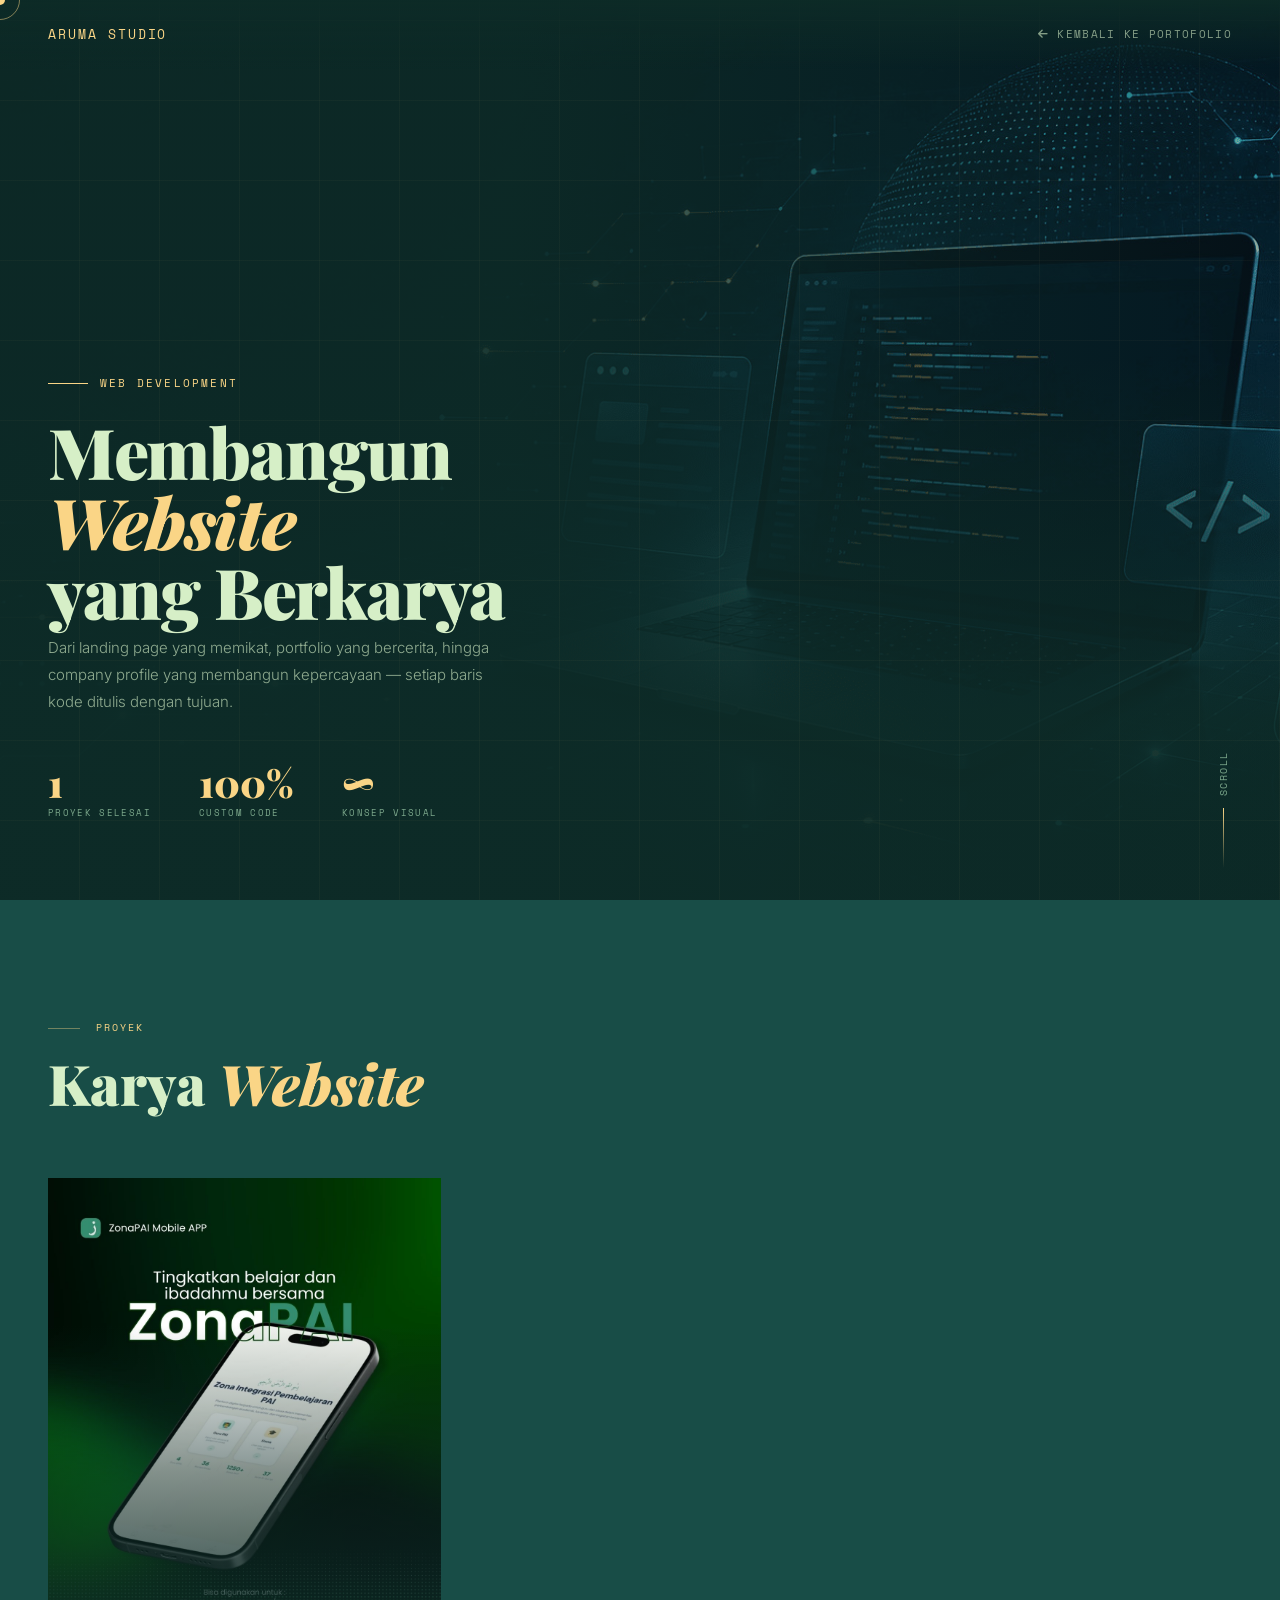
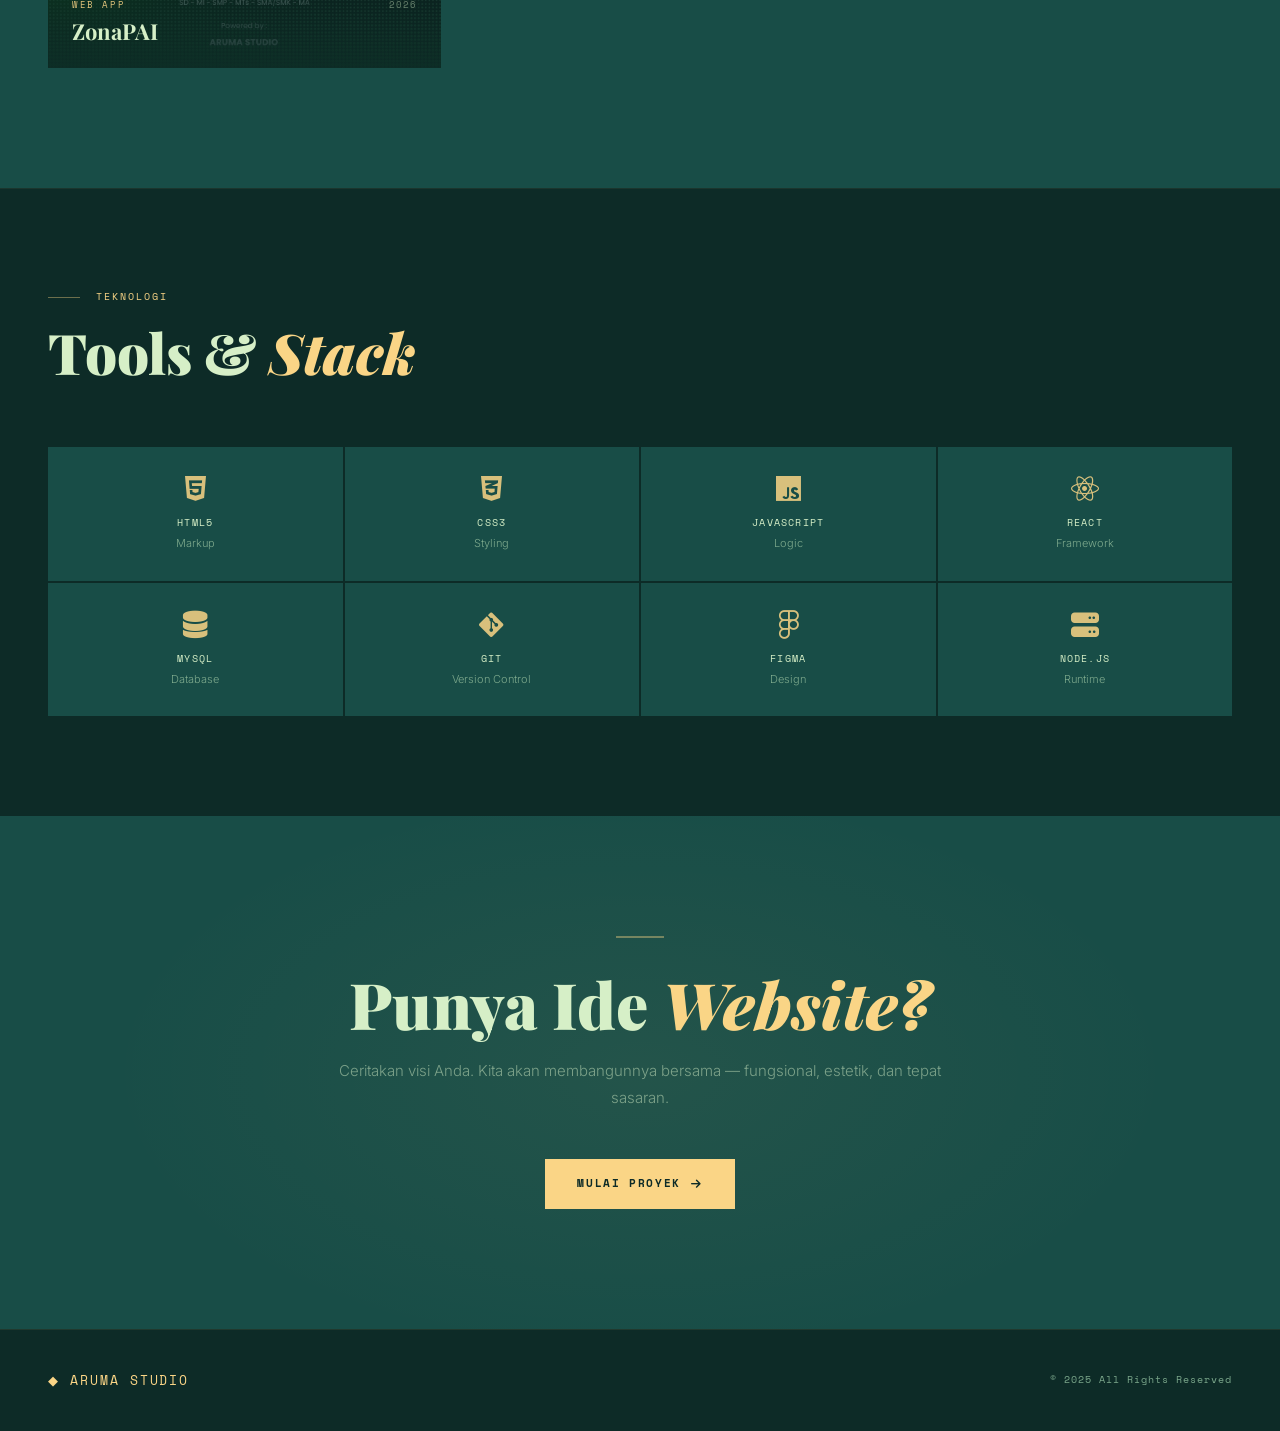
==== commit 94de57d9: "Update webdev.html" ====
--- a/webdev.html
+++ b/webdev.html
@@ -433,9 +433,15 @@
 .wd-stack-inner { max-width: 1200px; margin: 0 auto; }
 .wd-stack-grid {
   display: grid;
-  grid-template-columns: repeat(auto-fill, minmax(160px, 1fr));
+  grid-template-columns: repeat(4, 1fr);
   gap: 2px;
   margin-top: 56px;
+}
+@media (max-width: 900px) {
+  .wd-stack-grid { grid-template-columns: repeat(4, 1fr); }
+}
+@media (max-width: 599px) {
+  .wd-stack-grid { grid-template-columns: repeat(2, 1fr); }
 }
 .wd-stack-item {
   background: var(--forest);
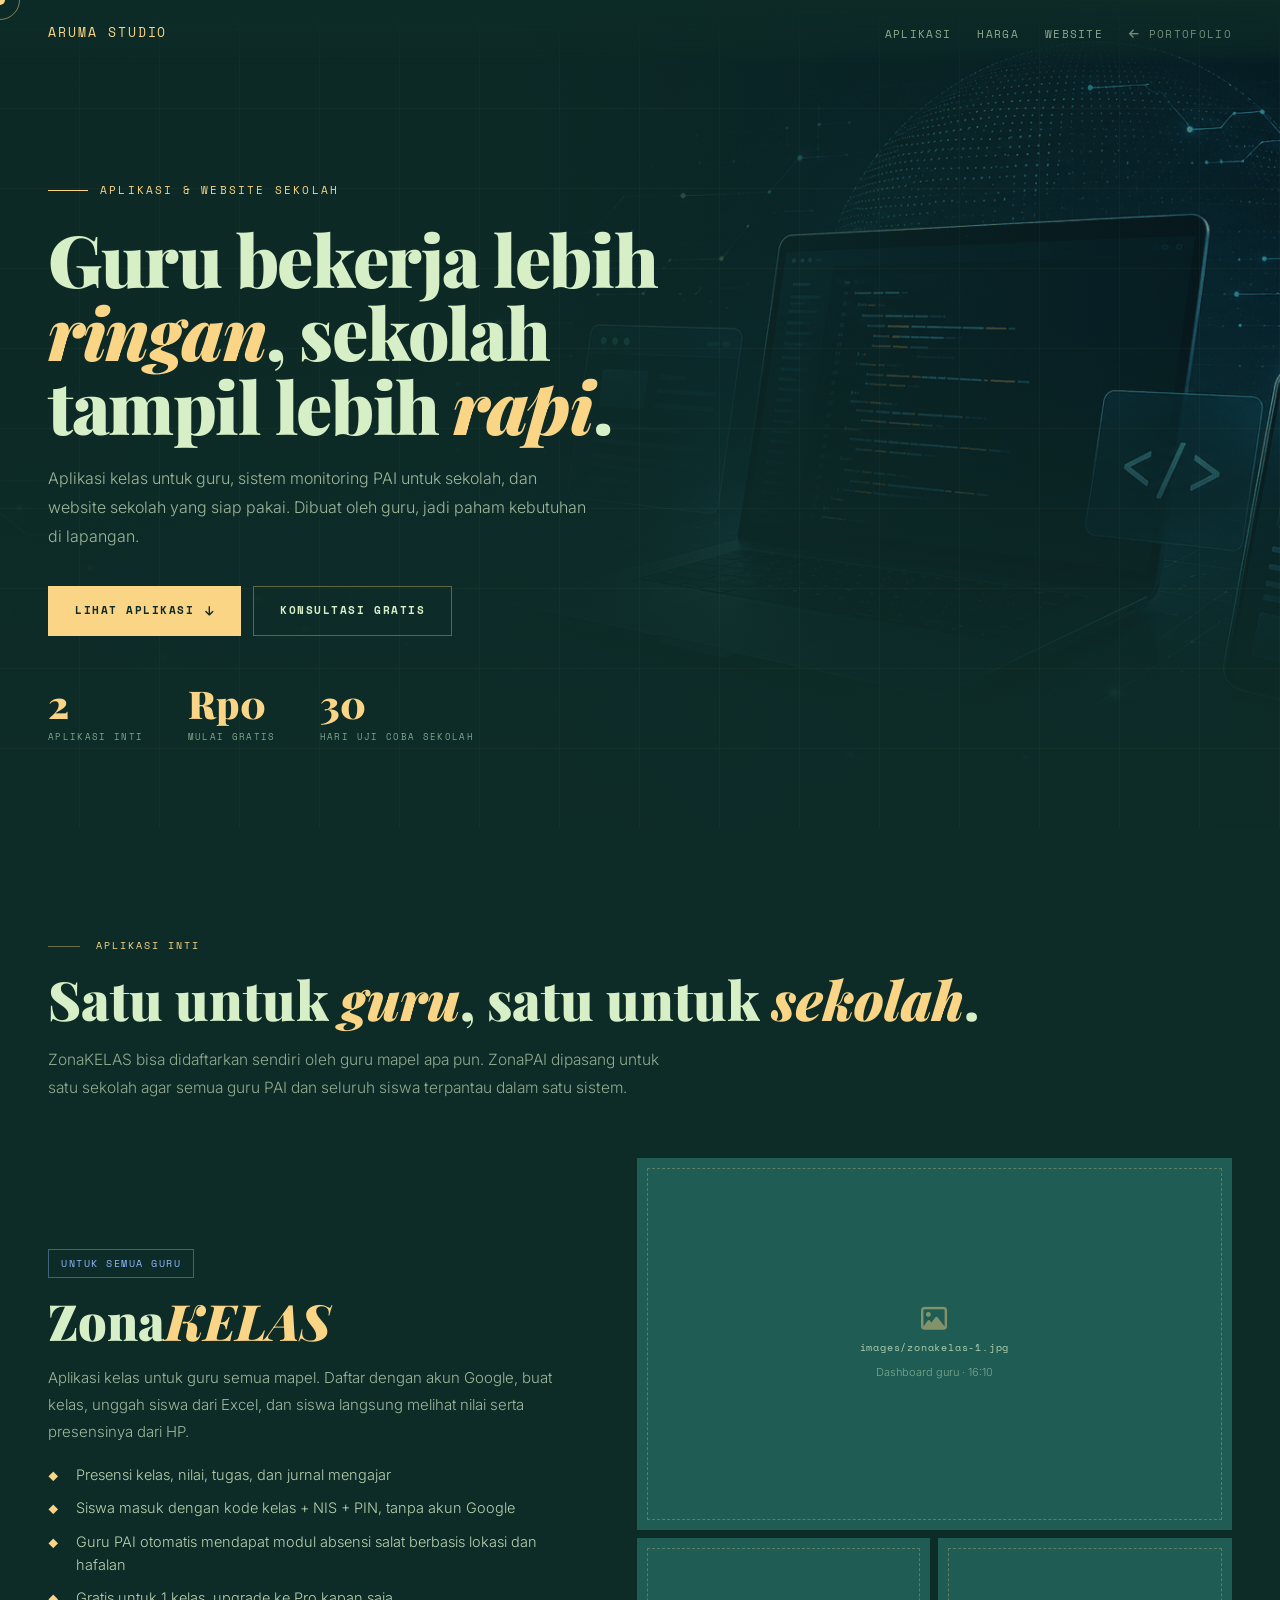
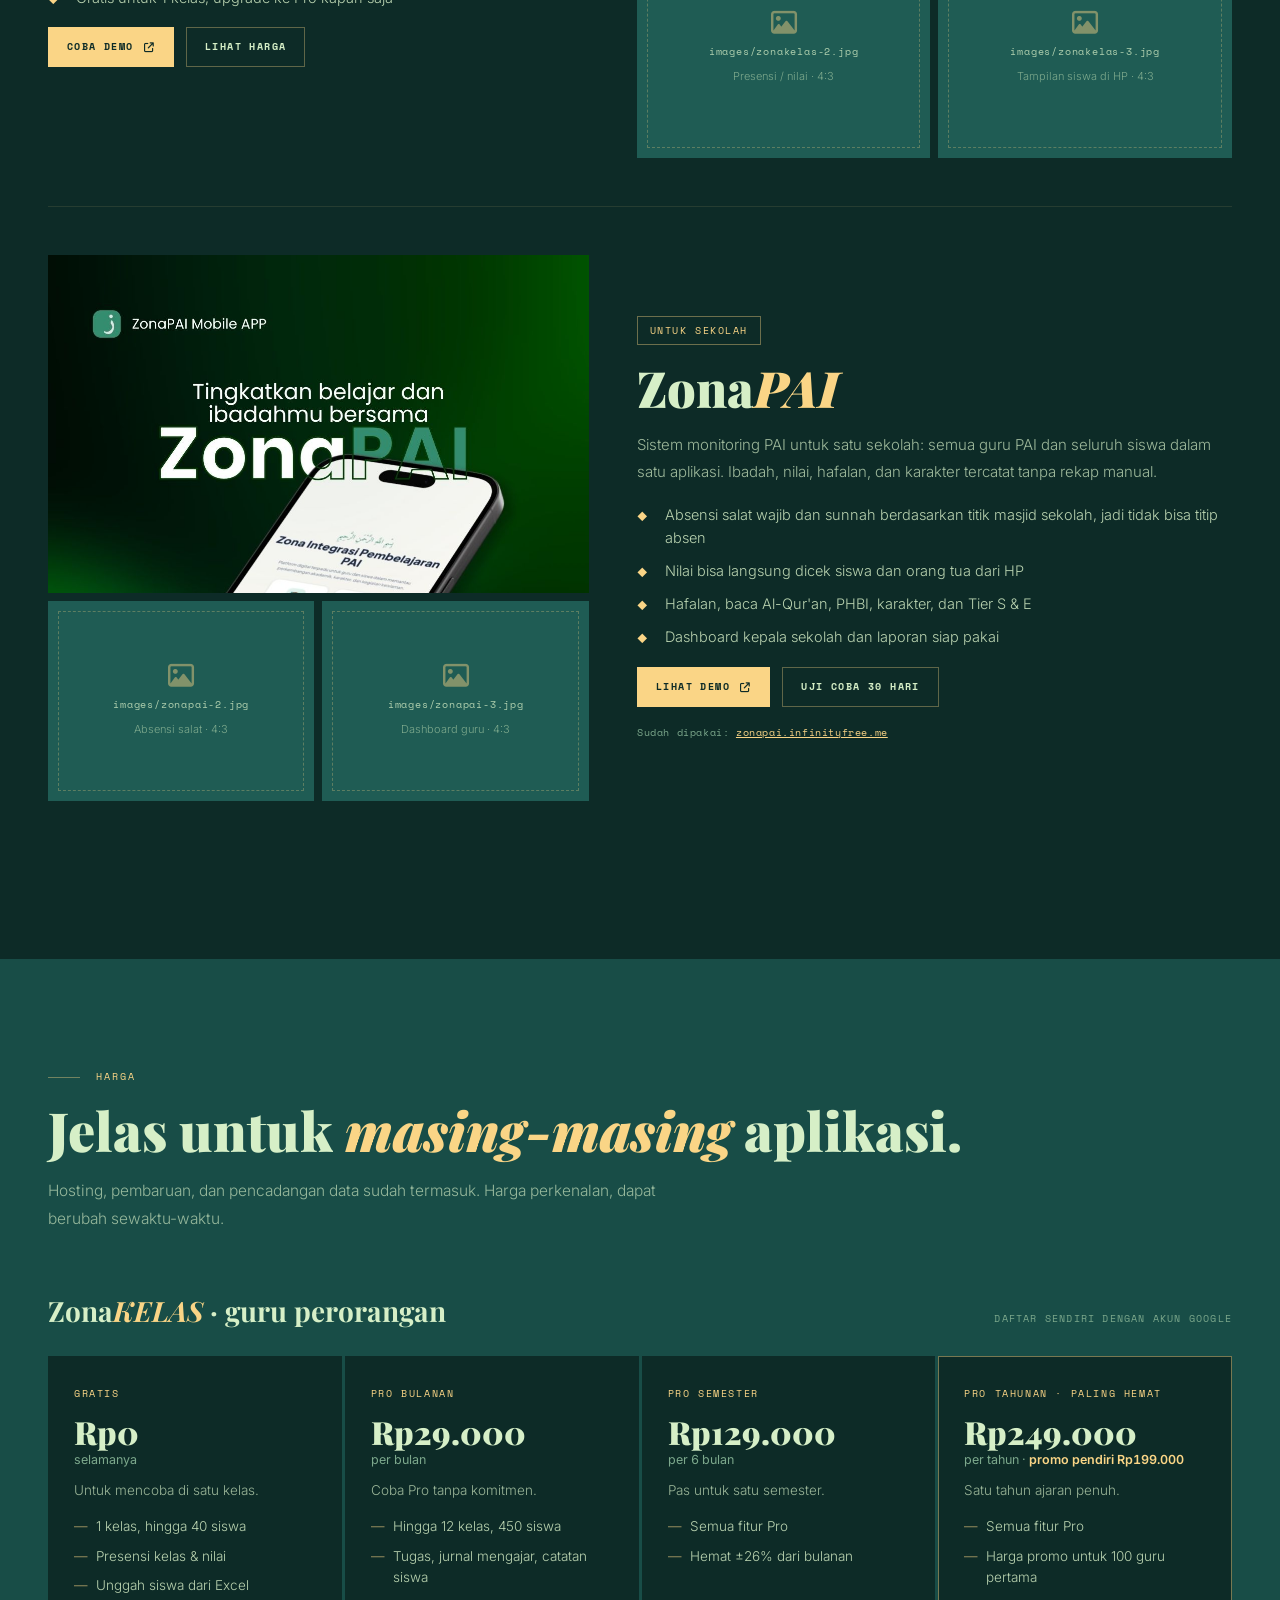
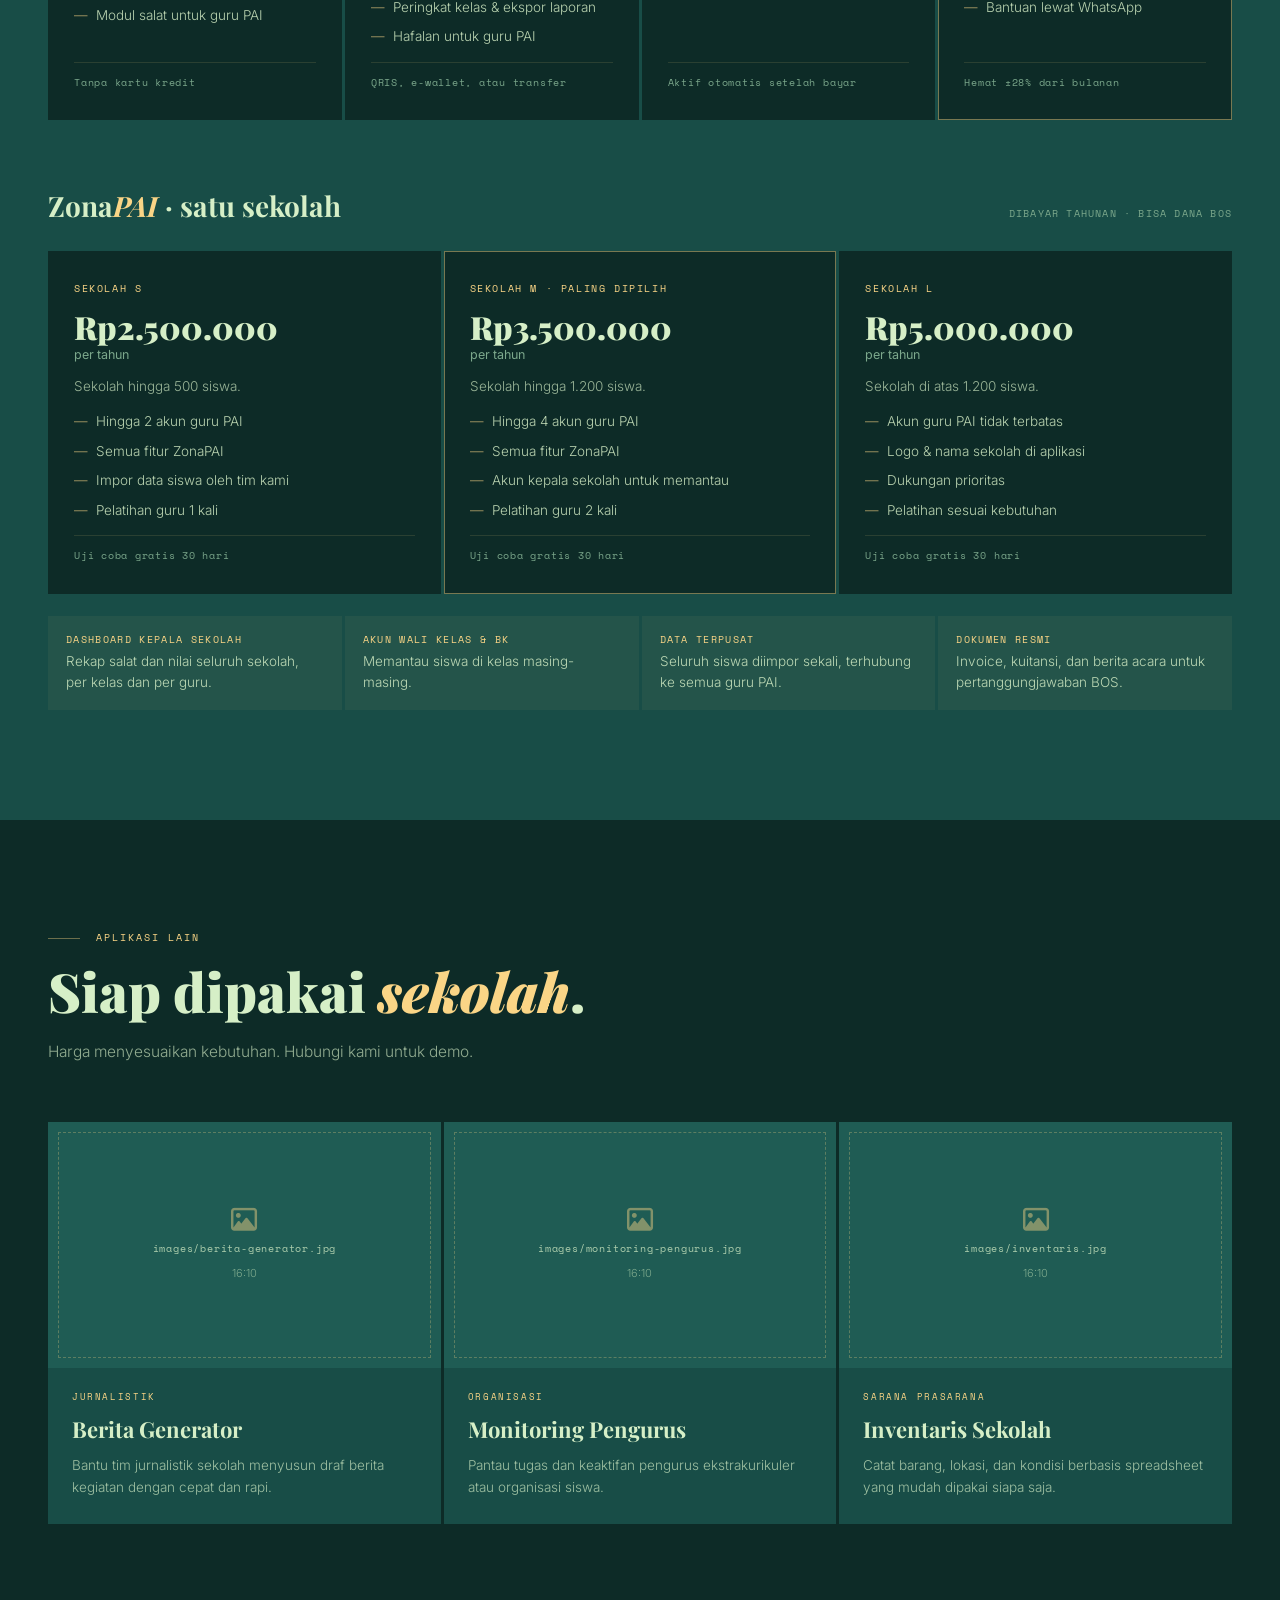
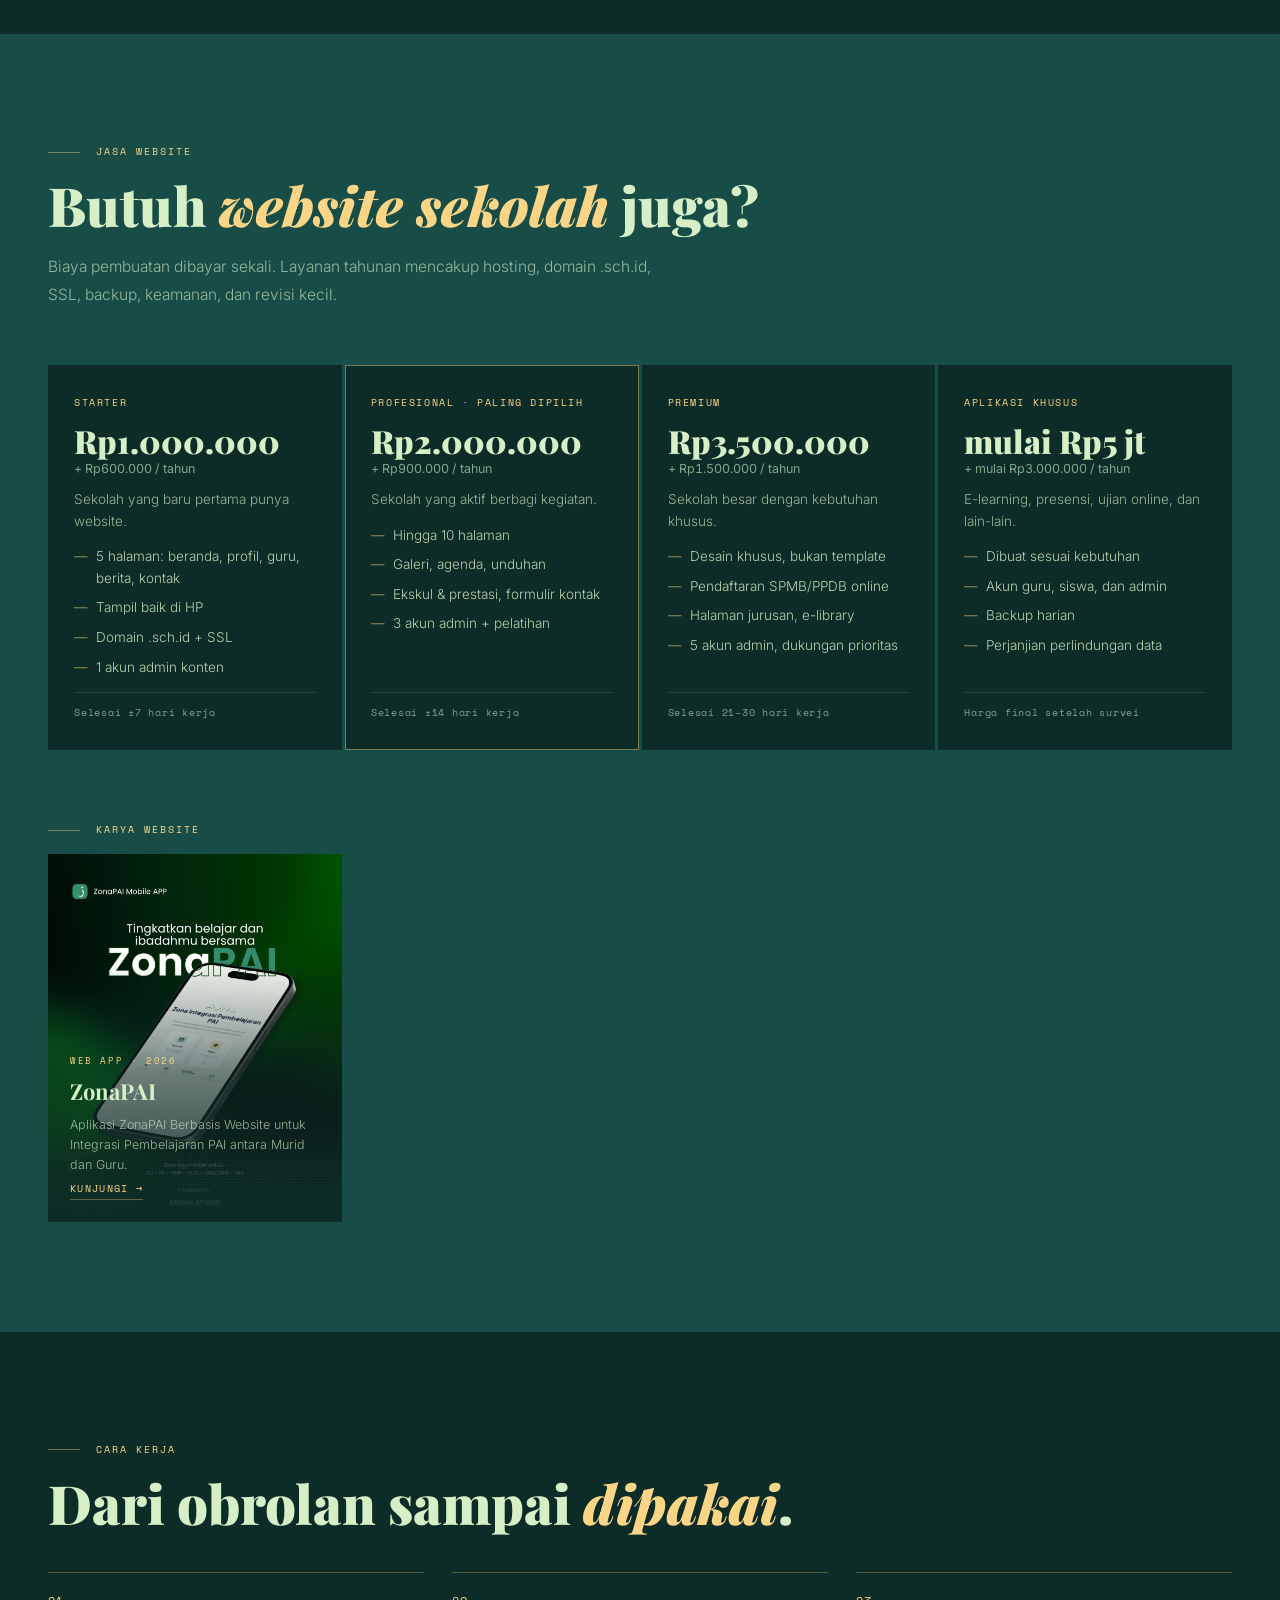
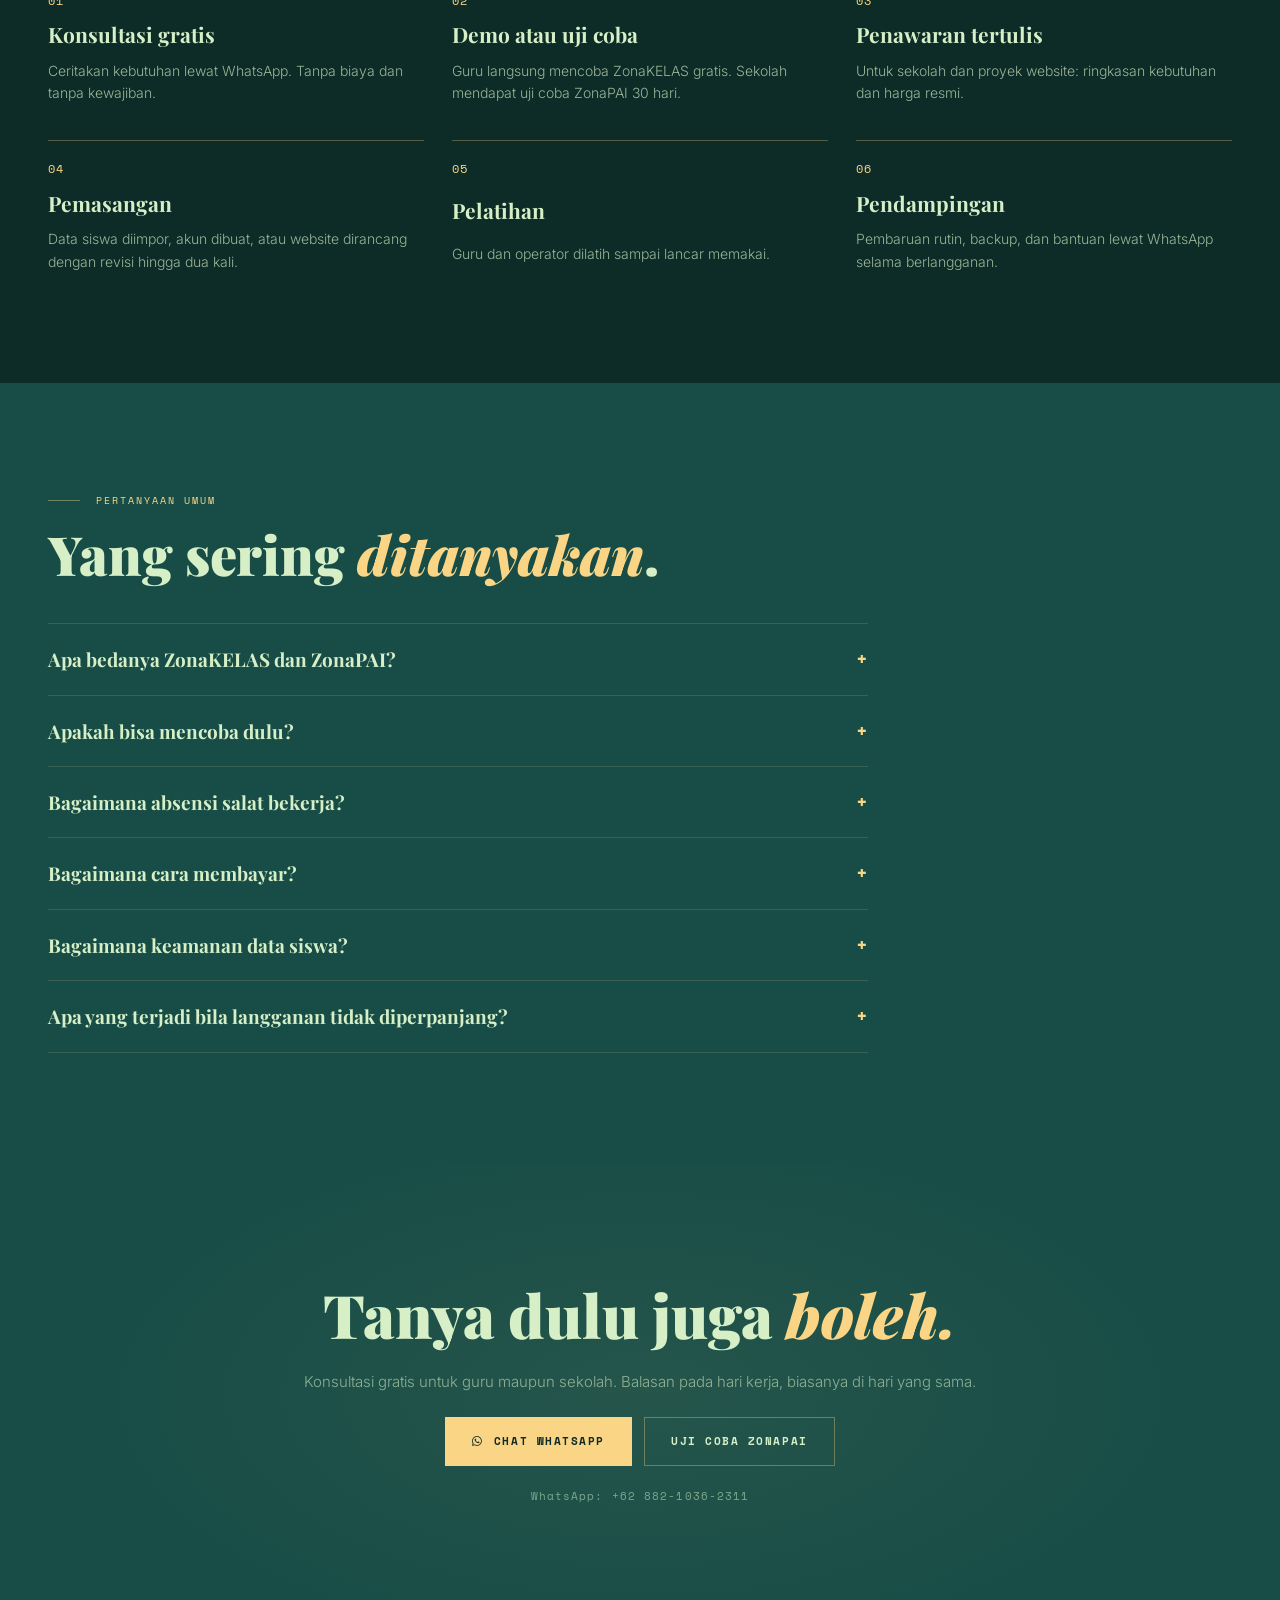
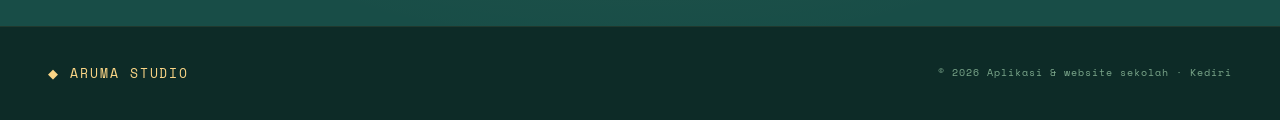
==== commit 7f48293f: "Ubah webdev.html menjadi halaman pemasaran aplikasi (ZonaKELAS, ZonaPAI) dengan slot gambar Co-Autho" ====
--- a/webdev.html
+++ b/webdev.html
@@ -3,13 +3,18 @@
 <head>
 <meta charset="UTF-8">
 <meta name="viewport" content="width=device-width, initial-scale=1.0">
-<title>Web Development — Aruma Studio</title>
+<title>Aplikasi & Website Sekolah — Aruma Studio</title>
+<meta name="description" content="ZonaKELAS untuk semua guru dan ZonaPAI untuk sekolah, plus jasa website sekolah. Dibuat oleh guru, dikelola Aruma Studio.">
 <link rel="preconnect" href="https://fonts.googleapis.com">
 <link rel="preconnect" href="https://fonts.gstatic.com" crossorigin>
 <link href="https://fonts.googleapis.com/css2?family=Playfair+Display:ital,wght@0,400;0,700;0,900;1,400;1,700&family=Inter:wght@300;400;500;600&family=Space+Mono:wght@400;700&display=swap" rel="stylesheet">
 <link rel="stylesheet" href="https://cdnjs.cloudflare.com/ajax/libs/font-awesome/6.5.0/css/all.min.css">
 
 <style>
+/* Halaman pemasaran aplikasi Aruma Studio.
+   Identitas sama dengan index.html (hijau hutan, emas kuning, Playfair + Inter + Space Mono),
+   urutan: hero → dua aplikasi inti (dengan slot gambar) → harga → aplikasi lain → karya website
+   → paket website → cara kerja → FAQ → ajakan WhatsApp. */
 *, *::before, *::after { box-sizing: border-box; margin: 0; padding: 0; }
 
 :root {
@@ -22,9 +27,11 @@
   --sage:        #4F7F63;
   --sage-light:  #96BB7C;
   --text-muted:  #7CA88C;
+  --blue:        #8FB8FF;
 }
 
 html { scroll-behavior: smooth; }
+@media (prefers-reduced-motion: reduce) { html { scroll-behavior: auto; } * { transition: none !important; } }
 body {
   background: var(--black);
   color: var(--offwhite);
@@ -32,521 +39,202 @@
   font-weight: 300;
   line-height: 1.6;
   overflow-x: hidden;
-  cursor: none;
 }
+@media (hover: hover) and (pointer: fine) { body.has-cursor, body.has-cursor a, body.has-cursor button, body.has-cursor summary { cursor: none; } }
+a { color: inherit; }
+img { max-width: 100%; display: block; }
+:focus-visible { outline: 2px solid var(--amber); outline-offset: 3px; }
 
 /* ── CURSOR ── */
-.cursor {
-  position: fixed;
-  width: 10px; height: 10px;
-  background: var(--amber);
-  border-radius: 50%;
-  pointer-events: none;
-  z-index: 9999;
-  transform: translate(-50%, -50%);
-  transition: transform 0.1s ease, width 0.3s ease, height 0.3s ease;
+.cursor, .cursor-ring { position: fixed; pointer-events: none; transform: translate(-50%, -50%); border-radius: 50%; display: none; }
+body.has-cursor .cursor, body.has-cursor .cursor-ring { display: block; }
+.cursor { width: 10px; height: 10px; background: var(--amber); z-index: 9999; transition: width .3s, height .3s; }
+.cursor-ring { width: 40px; height: 40px; border: 1px solid rgba(250,213,134,0.5); z-index: 9998; transition: width .3s, height .3s, opacity .3s; }
+.cursor.hovered { width: 20px; height: 20px; background: var(--amber-light); }
+.cursor-ring.hovered { width: 60px; height: 60px; opacity: .3; }
+
+/* ── NAV ── */
+nav {
+  position: fixed; top: 0; left: 0; right: 0; z-index: 100;
+  padding: 20px 48px;
+  display: flex; justify-content: space-between; align-items: center; gap: 16px;
+  background: linear-gradient(to bottom, rgba(13,43,39,0.97) 0%, rgba(13,43,39,0.6) 70%, transparent 100%);
 }
-.cursor-ring {
-  position: fixed;
-  width: 40px; height: 40px;
-  border: 1px solid rgba(250,213,134,0.5);
-  border-radius: 50%;
-  pointer-events: none;
-  z-index: 9998;
-  transform: translate(-50%, -50%);
-  transition: width 0.3s ease, height 0.3s ease, opacity 0.3s ease;
+.nav-logo { font-family: 'Space Mono', monospace; font-size: 13px; letter-spacing: .15em; color: var(--amber); text-decoration: none; white-space: nowrap; }
+.nav-links { display: flex; gap: 26px; list-style: none; align-items: center; }
+.nav-links a { font-family: 'Space Mono', monospace; font-size: 11px; letter-spacing: .12em; text-transform: uppercase; text-decoration: none; opacity: .65; transition: opacity .3s, color .3s; }
+.nav-links a:hover { opacity: 1; color: var(--amber); }
+.nav-back { opacity: .5 !important; }
+@media (max-width: 900px) { .nav-links .hide-sm { display: none; } }
+
+/* ── HERO ── */
+.hero { position: relative; min-height: 92vh; display: flex; align-items: flex-end; padding: 140px 48px 80px; overflow: hidden; }
+.hero-bg { position: absolute; inset: 0;
+  background: linear-gradient(to right, rgba(13,43,39,0.95) 40%, rgba(13,43,39,0.45) 100%), linear-gradient(to top, rgba(13,43,39,0.95) 15%, transparent 60%), var(--hero-photo, radial-gradient(ellipse 80% 60% at 70% 40%, #184D47 0%, #0D2B27 100%));
+  background-size: cover; background-position: center; }
+.hero-pattern { position: absolute; inset: 0; background-image: repeating-linear-gradient(0deg, transparent, transparent 79px, rgba(250,213,134,0.03) 79px, rgba(250,213,134,0.03) 80px), repeating-linear-gradient(90deg, transparent, transparent 79px, rgba(250,213,134,0.03) 79px, rgba(250,213,134,0.03) 80px); }
+.hero-content { position: relative; z-index: 2; max-width: 720px; }
+.eyebrow { font-family: 'Space Mono', monospace; font-size: 11px; letter-spacing: .2em; color: var(--amber); text-transform: uppercase; margin-bottom: 22px; display: flex; align-items: center; gap: 12px; }
+.eyebrow::before { content: ''; width: 40px; height: 1px; background: var(--amber); flex-shrink: 0; }
+.hero-title { font-family: 'Playfair Display', serif; font-size: clamp(34px, 6.4vw, 72px); font-weight: 900; line-height: 1.02; letter-spacing: -.02em; margin-bottom: 22px; text-wrap: balance; }
+.hero-title em { font-style: italic; color: var(--amber); }
+.hero-desc { font-size: 16px; color: rgba(214,239,199,0.72); max-width: 540px; line-height: 1.8; margin-bottom: 36px; }
+.ctas { display: flex; gap: 12px; flex-wrap: wrap; }
+.hero-stats { display: flex; gap: 44px; flex-wrap: wrap; margin-top: 48px; }
+.hero-stat-num { font-family: 'Playfair Display', serif; font-size: clamp(28px, 3vw, 40px); font-weight: 900; color: var(--amber); line-height: 1; display: block; }
+.hero-stat-label { font-family: 'Space Mono', monospace; font-size: 9px; letter-spacing: .15em; text-transform: uppercase; color: var(--text-muted); }
+
+/* ── BUTTONS ── */
+.btn-primary, .btn-ghost {
+  display: inline-flex; align-items: center; gap: 10px; text-decoration: none;
+  font-family: 'Space Mono', monospace; font-size: 11px; letter-spacing: .14em; text-transform: uppercase; font-weight: 700;
+  padding: 15px 26px; transition: background .3s, transform .3s, border-color .3s, color .3s; border: 1px solid transparent;
 }
-.cursor.hovered  { width: 20px; height: 20px; background: var(--amber-light); }
-.cursor-ring.hovered { width: 60px; height: 60px; opacity: 0.3; }
-
-/* ── NAV — sama persis dengan index.html ── */
-nav {
-  position: fixed;
-  top: 0; left: 0; right: 0;
-  z-index: 100;
-  padding: 24px 48px;
-  display: flex;
-  justify-content: space-between;
-  align-items: center;
-  background: linear-gradient(to bottom, rgba(13,43,39,0.95) 0%, transparent 100%);
-}
-.nav-logo {
-  font-family: 'Space Mono', monospace;
-  font-size: 13px;
-  letter-spacing: 0.15em;
-  color: var(--amber);
-  text-decoration: none;
-}
-.nav-back {
-  display: flex;
-  align-items: center;
-  gap: 8px;
-  font-family: 'Space Mono', monospace;
-  font-size: 11px;
-  letter-spacing: 0.12em;
-  text-transform: uppercase;
-  color: var(--offwhite);
-  text-decoration: none;
-  opacity: 0.6;
-  transition: opacity 0.3s, color 0.3s;
-  cursor: none;
-}
-.nav-back:hover { opacity: 1; color: var(--amber); }
-
-/* ── HERO — sama persis dengan index.html ── */
-.hero {
-  position: relative;
-  height: 100vh;
-  min-height: 600px;
-  display: flex;
-  align-items: flex-end;
-  padding: 0 48px 80px;
-  overflow: hidden;
-}
-.hero-bg {
-  position: absolute;
-  inset: 0;
-  background:
-    linear-gradient(to right, rgba(13,43,39,0.92) 40%, rgba(13,43,39,0.3) 100%),
-    linear-gradient(to top, rgba(13,43,39,0.9) 20%, transparent 60%),
-    var(--hero-photo, radial-gradient(ellipse 80% 60% at 70% 40%, #184D47 0%, #0D2B27 100%));
-  background-size: cover;
-  background-position: center;
-}
-.hero-pattern {
-  position: absolute;
-  inset: 0;
-  background-image:
-    repeating-linear-gradient(0deg, transparent, transparent 79px, rgba(250,213,134,0.03) 79px, rgba(250,213,134,0.03) 80px),
-    repeating-linear-gradient(90deg, transparent, transparent 79px, rgba(250,213,134,0.03) 79px, rgba(250,213,134,0.03) 80px);
-}
-.hero-content {
-  position: relative;
-  z-index: 2;
-  max-width: 680px;
-}
-.hero-eyebrow {
-  font-family: 'Space Mono', monospace;
-  font-size: 11px;
-  letter-spacing: 0.2em;
-  color: var(--amber);
-  text-transform: uppercase;
-  margin-bottom: 24px;
-  display: flex;
-  align-items: center;
-  gap: 12px;
-}
-.hero-eyebrow::before {
-  content: '';
-  width: 40px; height: 1px;
-  background: var(--amber);
-  flex-shrink: 0;
-}
-.hero-title {
-  font-family: 'Playfair Display', serif;
-  font-size: clamp(30px, 7vw, 70px);
-  font-weight: 900;
-  line-height: 1.0;
-  letter-spacing: -0.02em;
-  margin-bottom: 8px;
-}
-.hero-title em { font-style: italic; color: var(--amber); display: block; }
-.hero-desc {
-  font-size: 15px;
-  font-weight: 300;
-  color: rgba(214,239,199,0.65);
-  max-width: 460px;
-  line-height: 1.8;
-  margin-bottom: 48px;
-}
-.hero-stats {
-  display: flex;
-  gap: 48px;
-  flex-wrap: wrap;
-}
-.hero-stat {
-  display: flex;
-  flex-direction: column;
-  gap: 4px;
-}
-.hero-stat-num {
-  font-family: 'Playfair Display', serif;
-  font-size: clamp(28px, 3vw, 40px);
-  font-weight: 900;
-  color: var(--amber);
-  line-height: 1;
-}
-.hero-stat-label {
-  font-family: 'Space Mono', monospace;
-  font-size: 9px;
-  letter-spacing: 0.15em;
-  text-transform: uppercase;
-  color: var(--text-muted);
-}
-.hero-scroll {
-  position: absolute;
-  bottom: 32px; right: 48px;
-  z-index: 2;
-  display: flex;
-  align-items: center;
-  gap: 12px;
-  font-family: 'Space Mono', monospace;
-  font-size: 10px;
-  letter-spacing: 0.15em;
-  color: var(--text-muted);
-  text-transform: uppercase;
-  writing-mode: vertical-rl;
-  transform: rotate(180deg);
-}
-.hero-scroll::before {
-  content: '';
-  height: 60px; width: 1px;
-  background: linear-gradient(to top, var(--amber), transparent);
-}
-
-/* ── SECTION COMMON ── */
-.section-label {
-  font-family: 'Space Mono', monospace;
-  font-size: 10px;
-  letter-spacing: 0.2em;
-  text-transform: uppercase;
-  color: var(--amber);
-  opacity: 0.7;
-  display: flex;
-  align-items: center;
-  gap: 16px;
-  margin-bottom: 16px;
-}
-.section-label::before {
-  content: '';
-  display: block;
-  width: 32px; height: 1px;
-  background: var(--amber);
-  opacity: 0.4;
-}
-.section-title {
-  font-family: 'Playfair Display', serif;
-  font-size: clamp(32px, 4.5vw, 56px);
-  font-weight: 900;
-  line-height: 1.1;
-  margin-bottom: 64px;
-}
+.btn-primary { color: var(--black); background: var(--amber); }
+.btn-primary:hover { background: var(--amber-light); transform: translateY(-2px); }
+.btn-ghost { color: var(--offwhite); border-color: rgba(250,213,134,0.35); }
+.btn-ghost:hover { border-color: var(--amber); color: var(--amber); }
+.btn-sm { padding: 11px 18px; font-size: 10px; }
+
+/* ── SECTIONS ── */
+.sec { padding: 110px 48px; }
+.sec.alt { background: var(--forest); }
+.sec-inner { max-width: 1200px; margin: 0 auto; }
+.section-label { font-family: 'Space Mono', monospace; font-size: 10px; letter-spacing: .2em; text-transform: uppercase; color: var(--amber); opacity: .75; display: flex; align-items: center; gap: 16px; margin-bottom: 16px; }
+.section-label::before { content: ''; width: 32px; height: 1px; background: var(--amber); opacity: .4; }
+.section-title { font-family: 'Playfair Display', serif; font-size: clamp(30px, 4.4vw, 54px); font-weight: 900; line-height: 1.08; margin-bottom: 18px; text-wrap: balance; }
 .section-title em { font-style: italic; color: var(--amber); }
-
-/* ── PROJECTS ── */
-.wd-projects {
-  padding: 120px 48px;
-  background: var(--forest);
-}
-.wd-projects-inner { max-width: 1200px; margin: 0 auto; }
-
-/* GRID KARTU — 4:5 full image */
-.wd-grid {
-  display: grid;
-  grid-template-columns: repeat(auto-fill, minmax(300px, 1fr));
-  gap: 3px;
-}
-
-/* ── KARTU — full image + hover overlay ── */
-.wd-card {
-  position: relative;
-  overflow: hidden;
-  aspect-ratio: 4/5;
-  background: var(--forest-mid);
-  cursor: none;
-  opacity: 0;
-  transform: translateY(40px);
-  transition: opacity 0.7s ease, transform 0.7s ease;
-}
-.wd-card.visible { opacity: 1; transform: translateY(0); }
-
-/* gambar full cover */
-.wd-card-img {
-  position: absolute;
-  inset: 0;
-  width: 100%; height: 100%;
-  object-fit: cover;
-  object-position: top center;
-  transition: transform 0.6s ease;
-}
+.section-lead { font-size: 15.5px; color: rgba(214,239,199,0.66); max-width: 620px; line-height: 1.8; margin-bottom: 56px; }
+
+/* ── APP SHOWCASE ── */
+.app { display: grid; grid-template-columns: minmax(0,1fr) minmax(0,1.1fr); gap: 48px; align-items: center; padding: 48px 0; border-top: 1px solid rgba(250,213,134,0.1); }
+.app:first-of-type { border-top: 0; padding-top: 0; }
+.app.flip .app-copy { order: 2; }
+@media (max-width: 900px) { .app { grid-template-columns: 1fr; gap: 28px; } .app.flip .app-copy { order: 0; } }
+.app-copy { display: grid; gap: 18px; align-content: start; min-width: 0; }
+.tag { justify-self: start; font-family: 'Space Mono', monospace; font-size: 9.5px; letter-spacing: .16em; text-transform: uppercase; padding: 6px 12px; border: 1px solid; }
+.tag.guru { color: var(--blue); border-color: rgba(143,184,255,0.4); }
+.tag.sekolah { color: var(--amber); border-color: rgba(250,213,134,0.4); }
+.app-name { font-family: 'Playfair Display', serif; font-size: clamp(34px, 4vw, 50px); font-weight: 900; line-height: 1; }
+.app-name span { color: var(--amber); font-style: italic; }
+.app-desc { font-size: 15px; color: rgba(214,239,199,0.72); line-height: 1.8; }
+.ticks { list-style: none; display: grid; gap: 10px; }
+.ticks li { display: grid; grid-template-columns: 18px 1fr; gap: 10px; font-size: 14.5px; color: rgba(214,239,199,0.85); }
+.ticks li::before { content: '◆'; color: var(--amber); font-size: 10px; margin-top: 5px; }
+.app-note { font-family: 'Space Mono', monospace; font-size: 10px; letter-spacing: .06em; color: var(--text-muted); }
+
+/* slot gambar */
+.gallery { display: grid; grid-template-columns: 1fr 1fr; gap: 8px; min-width: 0; }
+.gallery .slot:first-child { grid-column: 1 / -1; aspect-ratio: 16 / 10; }
+.slot { position: relative; aspect-ratio: 4 / 3; overflow: hidden; background: var(--forest-mid); }
+.sec.alt .slot { background: var(--black); }
+.slot img { width: 100%; height: 100%; object-fit: cover; object-position: top center; transition: transform .6s; }
+.slot:hover img { transform: scale(1.03); }
+.slot .ph { position: absolute; inset: 10px; border: 1.5px dashed rgba(250,213,134,0.28); display: none; flex-direction: column; align-items: center; justify-content: center; gap: 8px; text-align: center; padding: 12px; }
+.slot.empty .ph { display: flex; }
+.slot .ph i { font-size: 26px; color: var(--amber); opacity: .45; }
+.slot .ph b { font-family: 'Space Mono', monospace; font-size: 10px; letter-spacing: .08em; color: var(--offwhite); opacity: .8; font-weight: 400; word-break: break-all; }
+.slot .ph small { font-size: 11px; color: var(--text-muted); }
+
+/* ── PRICING ── */
+.price-group { margin-bottom: 64px; }
+.price-group:last-child { margin-bottom: 0; }
+.price-head { display: flex; align-items: baseline; justify-content: space-between; gap: 12px; flex-wrap: wrap; margin-bottom: 22px; }
+.price-head h3 { font-family: 'Playfair Display', serif; font-size: 28px; font-weight: 700; }
+.price-head h3 em { color: var(--amber); }
+.price-head span { font-family: 'Space Mono', monospace; font-size: 10px; letter-spacing: .12em; text-transform: uppercase; color: var(--text-muted); }
+.plans { display: grid; grid-template-columns: repeat(4, minmax(0,1fr)); gap: 3px; }
+.plans.three { grid-template-columns: repeat(3, minmax(0,1fr)); }
+@media (max-width: 1000px) { .plans { grid-template-columns: repeat(2, minmax(0,1fr)); } }
+@media (max-width: 820px) { .plans.three { grid-template-columns: 1fr; } }
+@media (max-width: 560px) { .plans { grid-template-columns: 1fr; } }
+.plan { background: var(--black); padding: 30px 26px; display: grid; grid-template-rows: auto auto auto 1fr auto; gap: 14px; position: relative; }
+.sec.alt .plan { background: var(--black); }
+.plan.pop { background: linear-gradient(160deg, #23584f, #0D2B27); outline: 1px solid rgba(250,213,134,0.45); outline-offset: -1px; }
+.plan-name { font-family: 'Space Mono', monospace; font-size: 10px; letter-spacing: .16em; text-transform: uppercase; color: var(--amber); }
+.plan-price { font-family: 'Playfair Display', serif; font-size: 32px; font-weight: 900; line-height: 1; font-variant-numeric: tabular-nums; }
+.plan-price small { display: block; font-family: 'Inter', sans-serif; font-size: 12.5px; font-weight: 400; color: var(--text-muted); margin-top: 6px; }
+.plan-price small b { color: var(--amber); font-weight: 600; }
+.plan-for { font-size: 13.5px; color: rgba(214,239,199,0.7); }
+.plan ul { list-style: none; display: grid; gap: 8px; align-content: start; }
+.plan li { font-size: 13.5px; color: rgba(214,239,199,0.85); display: grid; grid-template-columns: 14px 1fr; gap: 8px; }
+.plan li::before { content: '—'; color: var(--amber); opacity: .7; }
+.plan-foot { font-family: 'Space Mono', monospace; font-size: 9.5px; letter-spacing: .08em; color: var(--text-muted); border-top: 1px solid rgba(250,213,134,0.12); padding-top: 12px; }
+.plan .btn-primary, .plan .btn-ghost { justify-content: center; }
+.price-note { margin-top: 18px; font-size: 13.5px; color: var(--text-muted); max-width: 760px; }
+.diff { margin-top: 22px; display: grid; grid-template-columns: repeat(auto-fit, minmax(220px,1fr)); gap: 3px; }
+.diff div { background: rgba(250,213,134,0.05); padding: 16px 18px; font-size: 13.5px; color: rgba(214,239,199,0.85); }
+.diff b { display: block; font-family: 'Space Mono', monospace; font-size: 9.5px; letter-spacing: .14em; text-transform: uppercase; color: var(--amber); margin-bottom: 4px; font-weight: 400; }
+
+/* ── OTHER APPS ── */
+.mini-grid { display: grid; grid-template-columns: repeat(3, minmax(0,1fr)); gap: 3px; }
+@media (max-width: 900px) { .mini-grid { grid-template-columns: 1fr; } }
+.mini { background: var(--forest); display: grid; grid-template-rows: auto 1fr; }
+.mini .slot { aspect-ratio: 16 / 10; background: var(--forest-mid); }
+.mini-body { padding: 22px 24px 26px; display: grid; gap: 8px; align-content: start; }
+.mini-cat { font-family: 'Space Mono', monospace; font-size: 9px; letter-spacing: .18em; text-transform: uppercase; color: var(--amber); }
+.mini h3 { font-family: 'Playfair Display', serif; font-size: 22px; font-weight: 700; }
+.mini p { font-size: 13.5px; color: rgba(214,239,199,0.7); }
+
+/* ── WEBSITE PROJECTS (dari portofolio.js) ── */
+.wd-grid { display: grid; grid-template-columns: repeat(auto-fill, minmax(280px, 1fr)); gap: 3px; }
+.wd-card { position: relative; overflow: hidden; aspect-ratio: 4/5; background: var(--forest-mid); }
+.wd-card-img { position: absolute; inset: 0; width: 100%; height: 100%; object-fit: cover; object-position: top center; transition: transform .6s; }
 .wd-card:hover .wd-card-img { transform: scale(1.05); }
-
-/* placeholder kalau tidak ada gambar */
-.wd-card-placeholder {
-  position: absolute;
-  inset: 0;
-  display: flex;
-  flex-direction: column;
-  align-items: center;
-  justify-content: center;
-  gap: 16px;
-  background: linear-gradient(135deg, #1A2E4A, #0D2B27);
-}
-.wd-card-placeholder i { font-size: 48px; color: var(--amber); opacity: 0.3; }
-.wd-card-placeholder span {
-  font-family: 'Space Mono', monospace;
-  font-size: 9px;
-  letter-spacing: 0.15em;
-  text-transform: uppercase;
-  color: var(--text-muted);
-  opacity: 0.5;
-}
-
-/* gradient bawah — selalu ada */
-.wd-card-gradient {
-  position: absolute;
-  inset: 0;
-  background: linear-gradient(
-    to bottom,
-    transparent 30%,
-    rgba(13,43,39,0.5) 60%,
-    rgba(13,43,39,0.95) 100%
-  );
-  transition: opacity 0.4s ease;
-}
-
-/* info bawah — selalu terlihat */
-.wd-card-info {
-  position: absolute;
-  bottom: 0; left: 0; right: 0;
-  padding: 28px 24px 24px;
-  z-index: 2;
-}
-.wd-card-meta {
-  display: flex;
-  align-items: center;
-  justify-content: space-between;
-  margin-bottom: 6px;
-}
-.wd-card-cat {
-  font-family: 'Space Mono', monospace;
-  font-size: 9px;
-  letter-spacing: 0.18em;
-  text-transform: uppercase;
-  color: var(--amber);
-  opacity: 0.9;
-}
-.wd-card-year {
-  font-family: 'Space Mono', monospace;
-  font-size: 9px;
-  letter-spacing: 0.1em;
-  color: rgba(214,239,199,0.45);
-}
-.wd-card-title {
-  font-family: 'Playfair Display', serif;
-  font-size: 22px;
-  font-weight: 700;
-  color: var(--offwhite);
-  line-height: 1.2;
-  margin-bottom: 0;
-}
-
-/* detail hover — tersembunyi default, muncul saat hover */
-.wd-card-detail {
-  max-height: 0;
-  overflow: hidden;
-  opacity: 0;
-  transition: max-height 0.4s ease, opacity 0.4s ease, margin 0.4s ease;
-  margin-top: 0;
-}
-.wd-card:hover .wd-card-detail {
-  max-height: 200px;
-  opacity: 1;
-  margin-top: 12px;
-}
-.wd-card-desc {
-  font-size: 12px;
-  font-weight: 300;
-  color: rgba(214,239,199,0.6);
-  line-height: 1.7;
-  margin-bottom: 12px;
-}
-.wd-card-tech {
-  display: flex;
-  flex-wrap: wrap;
-  gap: 5px;
-  margin-bottom: 14px;
-}
-.wd-tech-tag {
-  font-family: 'Space Mono', monospace;
-  font-size: 8px;
-  letter-spacing: 0.1em;
-  text-transform: uppercase;
-  color: var(--text-muted);
-  background: rgba(250,213,134,0.07);
-  border: 1px solid rgba(250,213,134,0.15);
-  padding: 3px 8px;
-}
-.wd-card-link {
-  display: inline-flex;
-  align-items: center;
-  gap: 7px;
-  font-family: 'Space Mono', monospace;
-  font-size: 9px;
-  letter-spacing: 0.14em;
-  text-transform: uppercase;
-  color: var(--amber);
-  text-decoration: none;
-  border-bottom: 1px solid rgba(250,213,134,0.3);
-  padding-bottom: 2px;
-  transition: gap 0.3s, border-color 0.3s;
-  cursor: none;
-}
-.wd-card-link:hover { gap: 12px; border-color: var(--amber); }
-.wd-card-link i { font-size: 9px; }
-.wd-card-link-placeholder {
-  font-family: 'Space Mono', monospace;
-  font-size: 9px;
-  letter-spacing: 0.1em;
-  text-transform: uppercase;
-  color: rgba(124,168,140,0.3);
-  font-style: italic;
-}
-
-/* hover: perjelas gradient */
-.wd-card:hover .wd-card-gradient {
-  background: linear-gradient(
-    to bottom,
-    transparent 15%,
-    rgba(13,43,39,0.6) 45%,
-    rgba(13,43,39,0.98) 100%
-  );
-}
-
-/* empty state */
-.wd-empty {
-  grid-column: 1 / -1;
-  text-align: center;
-  padding: 100px 32px;
-  opacity: 0.35;
-}
-.wd-empty i { font-size: 48px; color: var(--amber); margin-bottom: 20px; display: block; }
-.wd-empty p { font-family: 'Playfair Display', serif; font-size: 20px; color: var(--offwhite); margin-bottom: 8px; }
-.wd-empty span { font-family: 'Space Mono', monospace; font-size: 10px; letter-spacing: 0.1em; color: var(--text-muted); }
-
-/* ── TECH STACK ── */
-.wd-stack {
-  padding: 100px 48px;
-  background: var(--black);
-  border-top: 1px solid rgba(250,213,134,0.06);
-}
-.wd-stack-inner { max-width: 1200px; margin: 0 auto; }
-.wd-stack-grid {
-  display: grid;
-  grid-template-columns: repeat(4, 1fr);
-  gap: 2px;
-  margin-top: 56px;
-}
+.wd-card-gradient { position: absolute; inset: 0; background: linear-gradient(to bottom, transparent 30%, rgba(13,43,39,0.6) 60%, rgba(13,43,39,0.97) 100%); }
+.wd-card-info { position: absolute; bottom: 0; left: 0; right: 0; padding: 26px 22px 22px; z-index: 2; display: grid; gap: 6px; }
+.wd-card-cat { font-family: 'Space Mono', monospace; font-size: 9px; letter-spacing: .18em; text-transform: uppercase; color: var(--amber); }
+.wd-card-title { font-family: 'Playfair Display', serif; font-size: 22px; font-weight: 700; }
+.wd-card-desc { font-size: 12.5px; color: rgba(214,239,199,0.7); line-height: 1.6; }
+.wd-card-link { justify-self: start; font-family: 'Space Mono', monospace; font-size: 9.5px; letter-spacing: .14em; text-transform: uppercase; color: var(--amber); text-decoration: none; border-bottom: 1px solid rgba(250,213,134,0.35); padding-bottom: 2px; }
+
+/* ── STEPS ── */
+.steps { list-style: none; counter-reset: s; display: grid; grid-template-columns: repeat(3, minmax(0,1fr)); gap: 36px 28px; }
+@media (max-width: 900px) { .steps { grid-template-columns: 1fr 1fr; } }
+@media (max-width: 560px) { .steps { grid-template-columns: 1fr; } }
+.steps li { counter-increment: s; border-top: 1px solid rgba(250,213,134,0.3); padding-top: 18px; display: grid; gap: 8px; }
+.steps li::before { content: counter(s, decimal-leading-zero); font-family: 'Space Mono', monospace; font-size: 12px; color: var(--amber); letter-spacing: .1em; }
+.steps h3 { font-family: 'Playfair Display', serif; font-size: 21px; font-weight: 700; }
+.steps p { font-size: 14px; color: rgba(214,239,199,0.7); }
+
+/* ── FAQ ── */
+.faq { max-width: 820px; }
+.faq details { border-bottom: 1px solid rgba(250,213,134,0.14); padding: 20px 0; }
+.faq details:first-child { border-top: 1px solid rgba(250,213,134,0.14); }
+.faq summary { list-style: none; display: flex; justify-content: space-between; gap: 16px; font-family: 'Playfair Display', serif; font-size: 19px; font-weight: 700; cursor: pointer; }
+.faq summary::-webkit-details-marker { display: none; }
+.faq summary::after { content: '+'; color: var(--amber); font-family: 'Space Mono', monospace; }
+.faq details[open] summary::after { content: '–'; }
+.faq p { margin-top: 12px; font-size: 14.5px; color: rgba(214,239,199,0.72); max-width: 68ch; }
+.faq a { color: var(--amber); }
+
+/* ── CTA ── */
+.wd-cta { padding: 120px 48px; background: var(--forest); text-align: center; position: relative; overflow: hidden; }
+.wd-cta::before { content: ''; position: absolute; inset: 0; background: radial-gradient(ellipse 60% 80% at 50% 50%, rgba(250,213,134,0.06), transparent 70%); }
+.wd-cta-inner { position: relative; z-index: 1; max-width: 680px; margin: 0 auto; display: grid; gap: 22px; justify-items: center; }
+.wd-cta-title { font-family: 'Playfair Display', serif; font-size: clamp(32px, 5vw, 60px); font-weight: 900; line-height: 1.05; }
+.wd-cta-title em { font-style: italic; color: var(--amber); }
+.wd-cta-desc { font-size: 15px; color: rgba(214,239,199,0.6); line-height: 1.8; }
+.wa-num { font-family: 'Space Mono', monospace; font-size: 11px; letter-spacing: .1em; color: var(--text-muted); }
+
+footer { padding: 36px 48px; background: var(--black); display: flex; justify-content: space-between; align-items: center; gap: 12px; flex-wrap: wrap; border-top: 1px solid rgba(250,213,134,0.08); }
+.footer-logo { font-family: 'Space Mono', monospace; font-size: 13px; letter-spacing: .15em; color: var(--amber); }
+.footer-copy { font-family: 'Space Mono', monospace; font-size: 10px; letter-spacing: .1em; color: var(--text-muted); }
+
 @media (max-width: 900px) {
-  .wd-stack-grid { grid-template-columns: repeat(4, 1fr); }
+  nav { padding: 16px 24px; }
+  .hero { padding: 120px 24px 64px; }
+  .sec, .wd-cta { padding: 80px 24px; }
 }
 @media (max-width: 599px) {
-  .wd-stack-grid { grid-template-columns: repeat(2, 1fr); }
+  nav { padding: 14px 16px; }
+  .hero { padding: 110px 16px 56px; min-height: 0; }
+  .sec, .wd-cta { padding: 64px 16px; }
+  .hero-stats { gap: 24px; }
+  footer { flex-direction: column; text-align: center; padding: 24px 16px; }
 }
-.wd-stack-item {
-  background: var(--forest);
-  padding: 28px 20px;
-  text-align: center;
-  opacity: 0;
-  transform: translateY(30px);
-  transition: opacity 0.5s ease, transform 0.5s ease;
-}
-.wd-stack-item.visible { opacity: 1; transform: translateY(0); }
-.wd-stack-item i { font-size: 28px; color: var(--amber); margin-bottom: 12px; display: block; opacity: 0.85; }
-.wd-stack-name {
-  font-family: 'Space Mono', monospace;
-  font-size: 10px;
-  letter-spacing: 0.12em;
-  text-transform: uppercase;
-  color: var(--offwhite);
-  margin-bottom: 4px;
-}
-.wd-stack-type { font-size: 11px; color: var(--text-muted); }
-
-/* ── CTA ── */
-.wd-cta {
-  padding: 120px 48px;
-  background: var(--forest);
-  text-align: center;
-  position: relative;
-  overflow: hidden;
-}
-.wd-cta::before {
-  content: '';
-  position: absolute;
-  inset: 0;
-  background: radial-gradient(ellipse 60% 80% at 50% 50%, rgba(250,213,134,0.05), transparent 70%);
-}
-.wd-cta-inner { position: relative; z-index: 1; max-width: 640px; margin: 0 auto; }
-.wd-cta-title {
-  font-family: 'Playfair Display', serif;
-  font-size: clamp(32px, 5vw, 64px);
-  font-weight: 900;
-  line-height: 1.05;
-  margin-bottom: 20px;
-}
-.wd-cta-title em { font-style: italic; color: var(--amber); }
-.wd-cta-desc {
-  font-size: 15px;
-  color: rgba(214,239,199,0.5);
-  line-height: 1.8;
-  margin-bottom: 48px;
-}
-.wd-divider {
-  width: 48px; height: 2px;
-  background: var(--amber);
-  opacity: 0.4;
-  margin: 0 auto 32px;
-}
-.btn-primary {
-  display: inline-flex;
-  align-items: center;
-  gap: 10px;
-  font-family: 'Space Mono', monospace;
-  font-size: 11px;
-  letter-spacing: 0.15em;
-  text-transform: uppercase;
-  text-decoration: none;
-  color: var(--black);
-  background: var(--amber);
-  padding: 16px 32px;
-  font-weight: 700;
-  transition: background 0.3s, transform 0.3s;
-  cursor: none;
-}
-.btn-primary:hover { background: var(--amber-light); transform: translateY(-2px); }
-
-/* ── FOOTER ── */
-footer {
-  padding: 40px 48px;
-  background: var(--black);
-  display: flex;
-  justify-content: space-between;
-  align-items: center;
-  border-top: 1px solid rgba(250,213,134,0.08);
-}
-.footer-logo { font-family: 'Space Mono', monospace; font-size: 13px; letter-spacing: 0.15em; color: var(--amber); }
-.footer-copy { font-family: 'Space Mono', monospace; font-size: 10px; letter-spacing: 0.1em; color: var(--text-muted); }
-
-/* ── RESPONSIVE ── */
-@media (max-width: 900px) {
-  nav { padding: 18px 24px; }
-  .hero { padding: 0 24px 72px; }
-  .wd-projects, .wd-stack, .wd-cta { padding: 80px 24px; }
-  .hero-scroll { display: none; }
-}
-@media (max-width: 599px) {
-  nav { padding: 16px; }
-  .hero { padding: 0 16px 64px; }
-  .wd-projects, .wd-stack, .wd-cta { padding: 56px 16px; }
-  .wd-grid { grid-template-columns: 1fr; gap: 3px; }
-  .hero-stats { gap: 24px; }
-  .section-title { font-size: 26px; margin-bottom: 40px; }
-  footer { flex-direction: column; gap: 16px; text-align: center; padding: 24px 16px; }
-}
-
-/* reveal */
-.reveal { opacity: 0; transform: translateY(32px); transition: opacity 0.7s ease, transform 0.7s ease; }
+
+.reveal { opacity: 0; transform: translateY(28px); transition: opacity .7s ease, transform .7s ease; }
 .reveal.visible { opacity: 1; transform: none; }
 </style>
 </head>
@@ -555,182 +243,283 @@
 <div class="cursor" id="cursor"></div>
 <div class="cursor-ring" id="cursorRing"></div>
 
-<!-- NAV -->
 <nav>
   <a href="index.html" class="nav-logo">ARUMA STUDIO</a>
-  <a href="index.html" class="nav-back">
-    <i class="fa-solid fa-arrow-left"></i> Kembali ke Portofolio
-  </a>
+  <ul class="nav-links">
+    <li class="hide-sm"><a href="#aplikasi">Aplikasi</a></li>
+    <li class="hide-sm"><a href="#harga">Harga</a></li>
+    <li class="hide-sm"><a href="#website">Website</a></li>
+    <li><a href="index.html" class="nav-back"><i class="fa-solid fa-arrow-left"></i> Portofolio</a></li>
+  </ul>
 </nav>
 
-<!-- HERO — sama struktur dengan index.html -->
+<!-- HERO -->
 <section class="hero">
   <div class="hero-bg" style="--hero-photo:url('images/webdev_hero.jpg')"></div>
   <div class="hero-pattern"></div>
   <div class="hero-content">
-    <div class="hero-eyebrow">Web Development</div>
-    <h1 class="hero-title">
-      Membangun
-      <em>Website</em>
-      yang Berkarya
-    </h1>
-    <p class="hero-desc">
-      Dari landing page yang memikat, portfolio yang bercerita, hingga company profile yang membangun kepercayaan — setiap baris kode ditulis dengan tujuan.
-    </p>
-    <div class="hero-stats" id="heroStats">
-      <!-- diisi JS -->
-    </div>
-  </div>
-  <div class="hero-scroll">Scroll</div>
-</section>
-
-<!-- PROJECTS -->
-<section class="wd-projects">
-  <div class="wd-projects-inner">
-    <div class="section-label reveal">Proyek</div>
-    <h2 class="section-title reveal">Karya <em>Website</em></h2>
-    <div class="wd-grid" id="wdGrid"></div>
-  </div>
-</section>
-
-<!-- TECH STACK -->
-<section class="wd-stack">
-  <div class="wd-stack-inner">
-    <div class="section-label reveal">Teknologi</div>
-    <h2 class="section-title reveal">Tools & <em>Stack</em></h2>
-    <div class="wd-stack-grid" id="wdStack"></div>
+    <div class="eyebrow">Aplikasi &amp; Website Sekolah</div>
+    <h1 class="hero-title">Guru bekerja lebih <em>ringan</em>, sekolah tampil lebih <em>rapi</em>.</h1>
+    <p class="hero-desc">Aplikasi kelas untuk guru, sistem monitoring PAI untuk sekolah, dan website sekolah yang siap pakai. Dibuat oleh guru, jadi paham kebutuhan di lapangan.</p>
+    <div class="ctas">
+      <a class="btn-primary" href="#aplikasi">Lihat aplikasi <i class="fa-solid fa-arrow-down"></i></a>
+      <a class="btn-ghost wa" data-msg="Halo Aruma Studio, saya ingin konsultasi tentang aplikasi/website untuk guru atau sekolah." href="#kontak">Konsultasi gratis</a>
+    </div>
+    <div class="hero-stats">
+      <div><span class="hero-stat-num">2</span><span class="hero-stat-label">Aplikasi inti</span></div>
+      <div><span class="hero-stat-num">Rp0</span><span class="hero-stat-label">Mulai gratis</span></div>
+      <div><span class="hero-stat-num">30</span><span class="hero-stat-label">Hari uji coba sekolah</span></div>
+    </div>
+  </div>
+</section>
+
+<!-- DUA APLIKASI INTI -->
+<section class="sec" id="aplikasi">
+  <div class="sec-inner">
+    <div class="section-label reveal">Aplikasi inti</div>
+    <h2 class="section-title reveal">Satu untuk <em>guru</em>, satu untuk <em>sekolah</em>.</h2>
+    <p class="section-lead reveal">ZonaKELAS bisa didaftarkan sendiri oleh guru mapel apa pun. ZonaPAI dipasang untuk satu sekolah agar semua guru PAI dan seluruh siswa terpantau dalam satu sistem.</p>
+
+    <article class="app reveal">
+      <div class="app-copy">
+        <span class="tag guru">Untuk semua guru</span>
+        <h3 class="app-name">Zona<span>KELAS</span></h3>
+        <p class="app-desc">Aplikasi kelas untuk guru semua mapel. Daftar dengan akun Google, buat kelas, unggah siswa dari Excel, dan siswa langsung melihat nilai serta presensinya dari HP.</p>
+        <ul class="ticks">
+          <li>Presensi kelas, nilai, tugas, dan jurnal mengajar</li>
+          <li>Siswa masuk dengan kode kelas + NIS + PIN, tanpa akun Google</li>
+          <li>Guru PAI otomatis mendapat modul absensi salat berbasis lokasi dan hafalan</li>
+          <li>Gratis untuk 1 kelas, upgrade ke Pro kapan saja</li>
+        </ul>
+        <div class="ctas">
+          <a class="btn-primary btn-sm" href="https://claude.ai/artifact/57uFGvYC9XYBfxPJTrHu5Q" target="_blank" rel="noopener">Coba demo <i class="fa-solid fa-arrow-up-right-from-square"></i></a>
+          <a class="btn-ghost btn-sm" href="#harga">Lihat harga</a>
+        </div>
+      </div>
+      <div class="gallery">
+        <figure class="slot"><img src="images/zonakelas-1.jpg" alt="Tampilan dashboard guru ZonaKELAS" loading="lazy"><div class="ph"><i class="fa-regular fa-image"></i><b>images/zonakelas-1.jpg</b><small>Dashboard guru · 16:10</small></div></figure>
+        <figure class="slot"><img src="images/zonakelas-2.jpg" alt="Tampilan presensi kelas ZonaKELAS" loading="lazy"><div class="ph"><i class="fa-regular fa-image"></i><b>images/zonakelas-2.jpg</b><small>Presensi / nilai · 4:3</small></div></figure>
+        <figure class="slot"><img src="images/zonakelas-3.jpg" alt="Tampilan ZonaKELAS di HP siswa" loading="lazy"><div class="ph"><i class="fa-regular fa-image"></i><b>images/zonakelas-3.jpg</b><small>Tampilan siswa di HP · 4:3</small></div></figure>
+      </div>
+    </article>
+
+    <article class="app flip reveal">
+      <div class="app-copy">
+        <span class="tag sekolah">Untuk sekolah</span>
+        <h3 class="app-name">Zona<span>PAI</span></h3>
+        <p class="app-desc">Sistem monitoring PAI untuk satu sekolah: semua guru PAI dan seluruh siswa dalam satu aplikasi. Ibadah, nilai, hafalan, dan karakter tercatat tanpa rekap manual.</p>
+        <ul class="ticks">
+          <li>Absensi salat wajib dan sunnah berdasarkan titik masjid sekolah, jadi tidak bisa titip absen</li>
+          <li>Nilai bisa langsung dicek siswa dan orang tua dari HP</li>
+          <li>Hafalan, baca Al-Qur'an, PHBI, karakter, dan Tier S &amp; E</li>
+          <li>Dashboard kepala sekolah dan laporan siap pakai</li>
+        </ul>
+        <div class="ctas">
+          <a class="btn-primary btn-sm" href="https://claude.ai/artifact/XsNHzcVcraMUSkjw3rf1CH" target="_blank" rel="noopener">Lihat demo <i class="fa-solid fa-arrow-up-right-from-square"></i></a>
+          <a class="btn-ghost btn-sm wa" data-msg="Halo Aruma Studio, saya ingin mencoba ZonaPAI gratis 30 hari untuk sekolah kami." href="#kontak">Uji coba 30 hari</a>
+        </div>
+        <p class="app-note">Sudah dipakai: <a href="https://zonapai.infinityfree.me" target="_blank" rel="noopener" style="color:var(--amber)">zonapai.infinityfree.me</a></p>
+      </div>
+      <div class="gallery">
+        <figure class="slot"><img src="images/zonapai.jpg" alt="Tampilan aplikasi ZonaPAI" loading="lazy"><div class="ph"><i class="fa-regular fa-image"></i><b>images/zonapai.jpg</b><small>Halaman utama · 16:10</small></div></figure>
+        <figure class="slot"><img src="images/zonapai-2.jpg" alt="Absensi salat ZonaPAI" loading="lazy"><div class="ph"><i class="fa-regular fa-image"></i><b>images/zonapai-2.jpg</b><small>Absensi salat · 4:3</small></div></figure>
+        <figure class="slot"><img src="images/zonapai-3.jpg" alt="Dashboard guru ZonaPAI" loading="lazy"><div class="ph"><i class="fa-regular fa-image"></i><b>images/zonapai-3.jpg</b><small>Dashboard guru · 4:3</small></div></figure>
+      </div>
+    </article>
+  </div>
+</section>
+
+<!-- HARGA -->
+<section class="sec alt" id="harga">
+  <div class="sec-inner">
+    <div class="section-label reveal">Harga</div>
+    <h2 class="section-title reveal">Jelas untuk <em>masing-masing</em> aplikasi.</h2>
+    <p class="section-lead reveal">Hosting, pembaruan, dan pencadangan data sudah termasuk. Harga perkenalan, dapat berubah sewaktu-waktu.</p>
+
+    <div class="price-group reveal">
+      <div class="price-head"><h3>Zona<em>KELAS</em> · guru perorangan</h3><span>Daftar sendiri dengan akun Google</span></div>
+      <div class="plans">
+        <div class="plan"><span class="plan-name">Gratis</span><div class="plan-price">Rp0<small>selamanya</small></div><p class="plan-for">Untuk mencoba di satu kelas.</p>
+          <ul><li>1 kelas, hingga 40 siswa</li><li>Presensi kelas &amp; nilai</li><li>Unggah siswa dari Excel</li><li>Modul salat untuk guru PAI</li></ul><p class="plan-foot">Tanpa kartu kredit</p></div>
+        <div class="plan"><span class="plan-name">Pro bulanan</span><div class="plan-price">Rp29.000<small>per bulan</small></div><p class="plan-for">Coba Pro tanpa komitmen.</p>
+          <ul><li>Hingga 12 kelas, 450 siswa</li><li>Tugas, jurnal mengajar, catatan siswa</li><li>Peringkat kelas &amp; ekspor laporan</li><li>Hafalan untuk guru PAI</li></ul><p class="plan-foot">QRIS, e-wallet, atau transfer</p></div>
+        <div class="plan"><span class="plan-name">Pro semester</span><div class="plan-price">Rp129.000<small>per 6 bulan</small></div><p class="plan-for">Pas untuk satu semester.</p>
+          <ul><li>Semua fitur Pro</li><li>Hemat ±26% dari bulanan</li></ul><p class="plan-foot">Aktif otomatis setelah bayar</p></div>
+        <div class="plan pop"><span class="plan-name">Pro tahunan · paling hemat</span><div class="plan-price">Rp249.000<small>per tahun · <b>promo pendiri Rp199.000</b></small></div><p class="plan-for">Satu tahun ajaran penuh.</p>
+          <ul><li>Semua fitur Pro</li><li>Harga promo untuk 100 guru pertama</li><li>Bantuan lewat WhatsApp</li></ul><p class="plan-foot">Hemat ±28% dari bulanan</p></div>
+      </div>
+    </div>
+
+    <div class="price-group reveal">
+      <div class="price-head"><h3>Zona<em>PAI</em> · satu sekolah</h3><span>Dibayar tahunan · bisa dana BOS</span></div>
+      <div class="plans three">
+        <div class="plan"><span class="plan-name">Sekolah S</span><div class="plan-price">Rp2.500.000<small>per tahun</small></div><p class="plan-for">Sekolah hingga 500 siswa.</p>
+          <ul><li>Hingga 2 akun guru PAI</li><li>Semua fitur ZonaPAI</li><li>Impor data siswa oleh tim kami</li><li>Pelatihan guru 1 kali</li></ul><p class="plan-foot">Uji coba gratis 30 hari</p></div>
+        <div class="plan pop"><span class="plan-name">Sekolah M · paling dipilih</span><div class="plan-price">Rp3.500.000<small>per tahun</small></div><p class="plan-for">Sekolah hingga 1.200 siswa.</p>
+          <ul><li>Hingga 4 akun guru PAI</li><li>Semua fitur ZonaPAI</li><li>Akun kepala sekolah untuk memantau</li><li>Pelatihan guru 2 kali</li></ul><p class="plan-foot">Uji coba gratis 30 hari</p></div>
+        <div class="plan"><span class="plan-name">Sekolah L</span><div class="plan-price">Rp5.000.000<small>per tahun</small></div><p class="plan-for">Sekolah di atas 1.200 siswa.</p>
+          <ul><li>Akun guru PAI tidak terbatas</li><li>Logo &amp; nama sekolah di aplikasi</li><li>Dukungan prioritas</li><li>Pelatihan sesuai kebutuhan</li></ul><p class="plan-foot">Uji coba gratis 30 hari</p></div>
+      </div>
+      <div class="diff">
+        <div><b>Dashboard kepala sekolah</b>Rekap salat dan nilai seluruh sekolah, per kelas dan per guru.</div>
+        <div><b>Akun wali kelas &amp; BK</b>Memantau siswa di kelas masing-masing.</div>
+        <div><b>Data terpusat</b>Seluruh siswa diimpor sekali, terhubung ke semua guru PAI.</div>
+        <div><b>Dokumen resmi</b>Invoice, kuitansi, dan berita acara untuk pertanggungjawaban BOS.</div>
+      </div>
+    </div>
+  </div>
+</section>
+
+<!-- APLIKASI LAIN -->
+<section class="sec">
+  <div class="sec-inner">
+    <div class="section-label reveal">Aplikasi lain</div>
+    <h2 class="section-title reveal">Siap dipakai <em>sekolah</em>.</h2>
+    <p class="section-lead reveal">Harga menyesuaikan kebutuhan. Hubungi kami untuk demo.</p>
+    <div class="mini-grid">
+      <div class="mini reveal"><figure class="slot"><img src="images/berita-generator.jpg" alt="Berita Generator" loading="lazy"><div class="ph"><i class="fa-regular fa-image"></i><b>images/berita-generator.jpg</b><small>16:10</small></div></figure>
+        <div class="mini-body"><span class="mini-cat">Jurnalistik</span><h3>Berita Generator</h3><p>Bantu tim jurnalistik sekolah menyusun draf berita kegiatan dengan cepat dan rapi.</p></div></div>
+      <div class="mini reveal"><figure class="slot"><img src="images/monitoring-pengurus.jpg" alt="Monitoring Pengurus" loading="lazy"><div class="ph"><i class="fa-regular fa-image"></i><b>images/monitoring-pengurus.jpg</b><small>16:10</small></div></figure>
+        <div class="mini-body"><span class="mini-cat">Organisasi</span><h3>Monitoring Pengurus</h3><p>Pantau tugas dan keaktifan pengurus ekstrakurikuler atau organisasi siswa.</p></div></div>
+      <div class="mini reveal"><figure class="slot"><img src="images/inventaris.jpg" alt="Inventaris Sekolah" loading="lazy"><div class="ph"><i class="fa-regular fa-image"></i><b>images/inventaris.jpg</b><small>16:10</small></div></figure>
+        <div class="mini-body"><span class="mini-cat">Sarana prasarana</span><h3>Inventaris Sekolah</h3><p>Catat barang, lokasi, dan kondisi berbasis spreadsheet yang mudah dipakai siapa saja.</p></div></div>
+    </div>
+  </div>
+</section>
+
+<!-- WEBSITE -->
+<section class="sec alt" id="website">
+  <div class="sec-inner">
+    <div class="section-label reveal">Jasa website</div>
+    <h2 class="section-title reveal">Butuh <em>website sekolah</em> juga?</h2>
+    <p class="section-lead reveal">Biaya pembuatan dibayar sekali. Layanan tahunan mencakup hosting, domain .sch.id, SSL, backup, keamanan, dan revisi kecil.</p>
+    <div class="plans reveal">
+      <div class="plan"><span class="plan-name">Starter</span><div class="plan-price">Rp1.000.000<small>+ Rp600.000 / tahun</small></div><p class="plan-for">Sekolah yang baru pertama punya website.</p>
+        <ul><li>5 halaman: beranda, profil, guru, berita, kontak</li><li>Tampil baik di HP</li><li>Domain .sch.id + SSL</li><li>1 akun admin konten</li></ul><p class="plan-foot">Selesai ±7 hari kerja</p></div>
+      <div class="plan pop"><span class="plan-name">Profesional · paling dipilih</span><div class="plan-price">Rp2.000.000<small>+ Rp900.000 / tahun</small></div><p class="plan-for">Sekolah yang aktif berbagi kegiatan.</p>
+        <ul><li>Hingga 10 halaman</li><li>Galeri, agenda, unduhan</li><li>Ekskul &amp; prestasi, formulir kontak</li><li>3 akun admin + pelatihan</li></ul><p class="plan-foot">Selesai ±14 hari kerja</p></div>
+      <div class="plan"><span class="plan-name">Premium</span><div class="plan-price">Rp3.500.000<small>+ Rp1.500.000 / tahun</small></div><p class="plan-for">Sekolah besar dengan kebutuhan khusus.</p>
+        <ul><li>Desain khusus, bukan template</li><li>Pendaftaran SPMB/PPDB online</li><li>Halaman jurusan, e-library</li><li>5 akun admin, dukungan prioritas</li></ul><p class="plan-foot">Selesai 21–30 hari kerja</p></div>
+      <div class="plan"><span class="plan-name">Aplikasi khusus</span><div class="plan-price">mulai Rp5 jt<small>+ mulai Rp3.000.000 / tahun</small></div><p class="plan-for">E-learning, presensi, ujian online, dan lain-lain.</p>
+        <ul><li>Dibuat sesuai kebutuhan</li><li>Akun guru, siswa, dan admin</li><li>Backup harian</li><li>Perjanjian perlindungan data</li></ul><p class="plan-foot">Harga final setelah survei</p></div>
+    </div>
+    <div style="margin-top:72px">
+      <div class="section-label reveal">Karya website</div>
+      <div class="wd-grid" id="wdGrid"></div>
+    </div>
+  </div>
+</section>
+
+<!-- CARA KERJA -->
+<section class="sec">
+  <div class="sec-inner">
+    <div class="section-label reveal">Cara kerja</div>
+    <h2 class="section-title reveal">Dari obrolan sampai <em>dipakai</em>.</h2>
+    <ol class="steps reveal" style="margin-top:40px">
+      <li><h3>Konsultasi gratis</h3><p>Ceritakan kebutuhan lewat WhatsApp. Tanpa biaya dan tanpa kewajiban.</p></li>
+      <li><h3>Demo atau uji coba</h3><p>Guru langsung mencoba ZonaKELAS gratis. Sekolah mendapat uji coba ZonaPAI 30 hari.</p></li>
+      <li><h3>Penawaran tertulis</h3><p>Untuk sekolah dan proyek website: ringkasan kebutuhan dan harga resmi.</p></li>
+      <li><h3>Pemasangan</h3><p>Data siswa diimpor, akun dibuat, atau website dirancang dengan revisi hingga dua kali.</p></li>
+      <li><h3>Pelatihan</h3><p>Guru dan operator dilatih sampai lancar memakai.</p></li>
+      <li><h3>Pendampingan</h3><p>Pembaruan rutin, backup, dan bantuan lewat WhatsApp selama berlangganan.</p></li>
+    </ol>
+  </div>
+</section>
+
+<!-- FAQ -->
+<section class="sec alt">
+  <div class="sec-inner">
+    <div class="section-label reveal">Pertanyaan umum</div>
+    <h2 class="section-title reveal" style="margin-bottom:40px">Yang sering <em>ditanyakan</em>.</h2>
+    <div class="faq reveal">
+      <details><summary>Apa bedanya ZonaKELAS dan ZonaPAI?</summary><p>ZonaKELAS dipakai guru perorangan untuk kelasnya sendiri, semua mapel, dan bisa didaftarkan sendiri dengan akun Google. ZonaPAI dipakai satu sekolah untuk semua guru PAI dan seluruh siswa, dipasang dan dilatih oleh tim kami, serta dibayar sekolah per tahun.</p></details>
+      <details><summary>Apakah bisa mencoba dulu?</summary><p>Bisa. ZonaKELAS gratis selamanya untuk 1 kelas (<a href="https://claude.ai/artifact/57uFGvYC9XYBfxPJTrHu5Q" target="_blank" rel="noopener">lihat demo</a>). ZonaPAI bisa diuji coba gratis 30 hari dengan data sekolah Anda (<a href="https://claude.ai/artifact/XsNHzcVcraMUSkjw3rf1CH" target="_blank" rel="noopener">lihat demo</a>).</p></details>
+      <details><summary>Bagaimana absensi salat bekerja?</summary><p>Siswa absen dari HP. Absen hanya diterima bila lokasinya berada di area masjid sekolah, baik untuk salat wajib maupun sunnah. Guru dan orang tua bisa melihat rekapnya.</p></details>
+      <details><summary>Bagaimana cara membayar?</summary><p>Guru membayar ZonaKELAS Pro lewat QRIS, e-wallet, atau transfer, dan Pro aktif otomatis. Sekolah membayar ZonaPAI atau website per tahun dengan invoice, kuitansi, dan berita acara, sehingga bisa dari dana BOS.</p></details>
+      <details><summary>Bagaimana keamanan data siswa?</summary><p>Data setiap guru dan sekolah terpisah, hanya dipakai untuk keperluan aplikasi, dicadangkan rutin, dan diatur dalam perjanjian pemrosesan data sesuai UU Pelindungan Data Pribadi.</p></details>
+      <details><summary>Apa yang terjadi bila langganan tidak diperpanjang?</summary><p>Ada masa tenggang 14 hari. Setelah itu fitur berbayar terkunci atau website dinonaktifkan sementara, dan data tetap disimpan 30 hari agar mudah diaktifkan kembali.</p></details>
+    </div>
   </div>
 </section>
 
 <!-- CTA -->
-<section class="wd-cta">
+<section class="wd-cta" id="kontak">
   <div class="wd-cta-inner">
-    <div class="wd-divider"></div>
-    <h2 class="wd-cta-title">Punya Ide <em>Website?</em></h2>
-    <p class="wd-cta-desc">Ceritakan visi Anda. Kita akan membangunnya bersama — fungsional, estetik, dan tepat sasaran.</p>
-    <a href="index.html#contact" class="btn-primary">
-      Mulai Proyek <i class="fa-solid fa-arrow-right"></i>
-    </a>
-  </div>
-</section>
-
-<!-- FOOTER -->
+    <h2 class="wd-cta-title">Tanya dulu juga <em>boleh.</em></h2>
+    <p class="wd-cta-desc">Konsultasi gratis untuk guru maupun sekolah. Balasan pada hari kerja, biasanya di hari yang sama.</p>
+    <div class="ctas" style="justify-content:center">
+      <a class="btn-primary wa" data-msg="Halo Aruma Studio, saya ingin konsultasi tentang aplikasi/website untuk guru atau sekolah." href="#kontak"><i class="fa-brands fa-whatsapp"></i> Chat WhatsApp</a>
+      <a class="btn-ghost wa" data-msg="Halo Aruma Studio, saya ingin mencoba ZonaPAI gratis 30 hari untuk sekolah kami." href="#kontak">Uji coba ZonaPAI</a>
+    </div>
+    <p class="wa-num">WhatsApp: +62 882-1036-2311</p>
+  </div>
+</section>
+
 <footer>
   <div class="footer-logo">◆ ARUMA STUDIO</div>
-  <div class="footer-copy">© 2025 All Rights Reserved</div>
+  <div class="footer-copy">© <span id="yr">2026</span> Aplikasi &amp; website sekolah · Kediri</div>
 </footer>
 
 <script src="portofolio.js"></script>
 <script>
-// ── CURSOR ──
-var cursor = document.getElementById('cursor');
-var ring   = document.getElementById('cursorRing');
-var mx = 0, my = 0, rx = 0, ry = 0;
-document.addEventListener('mousemove', function(e) {
-  mx = e.clientX; my = e.clientY;
-  cursor.style.left = mx + 'px'; cursor.style.top = my + 'px';
+// ── NOMOR WHATSAPP (format 62…, tanpa + dan spasi) ──
+var WA = '6288210362311';
+document.querySelectorAll('a.wa').forEach(function (a) {
+  a.href = 'https://wa.me/' + WA + '?text=' + encodeURIComponent(a.getAttribute('data-msg') || 'Halo Aruma Studio');
+  a.target = '_blank'; a.rel = 'noopener';
 });
-(function animRing() {
-  rx += (mx - rx) * 0.12; ry += (my - ry) * 0.12;
-  ring.style.left = rx + 'px'; ring.style.top = ry + 'px';
-  requestAnimationFrame(animRing);
-})();
-document.querySelectorAll('a, button, .wd-card').forEach(function(el) {
-  el.addEventListener('mouseenter', function() { cursor.classList.add('hovered'); ring.classList.add('hovered'); });
-  el.addEventListener('mouseleave', function() { cursor.classList.remove('hovered'); ring.classList.remove('hovered'); });
+try { document.getElementById('yr').textContent = new Date().getFullYear(); } catch (e) {}
+
+// ── SLOT GAMBAR: tampilkan kotak kosong bila file belum ada ──
+document.querySelectorAll('.slot img').forEach(function (img) {
+  function kosong() { img.parentNode.classList.add('empty'); img.style.display = 'none'; }
+  if (img.complete && img.naturalWidth === 0) kosong();
+  img.addEventListener('error', kosong);
 });
 
-// ── RENDER PROYEK ──
-(function() {
+// ── KARYA WEBSITE dari portofolio.js ──
+(function () {
+  var grid = document.getElementById('wdGrid');
   var projects = (typeof WEBDEV_PROJECTS !== 'undefined') ? WEBDEV_PROJECTS : [];
-
-  // Stats hero
-  var statsEl = document.getElementById('heroStats');
-  if (statsEl) {
-    var total = projects.filter(function(p){ return !p.comingSoon; }).length;
-    statsEl.innerHTML =
-      '<div class="hero-stat"><span class="hero-stat-num">' + (total || '—') + '</span><span class="hero-stat-label">Proyek Selesai</span></div>' +
-      '<div class="hero-stat"><span class="hero-stat-num">100%</span><span class="hero-stat-label">Custom Code</span></div>' +
-      '<div class="hero-stat"><span class="hero-stat-num">∞</span><span class="hero-stat-label">Konsep Visual</span></div>';
-  }
-
-  // Grid kartu
-  var grid = document.getElementById('wdGrid');
   if (!grid) return;
-
-  if (!projects.length) {
-    grid.innerHTML =
-      '<div class="wd-empty"><i class="fa-solid fa-code"></i><p>Proyek segera hadir</p>' +
-      '<span>Tambahkan proyek di WEBDEV_PROJECTS dalam portofolio.js</span></div>';
-    return;
-  }
-
-  projects.forEach(function(p, i) {
+  if (!projects.length) { grid.parentNode.style.display = 'none'; return; }
+  projects.forEach(function (p) {
     var card = document.createElement('div');
-    card.className = 'wd-card' + (p.comingSoon ? ' coming-soon' : '');
-    card.style.transitionDelay = (i * 100) + 'ms';
-
-    // gambar atau placeholder
-    var mediaHtml = p.gambar
-      ? '<img class="wd-card-img" src="' + p.gambar + '" alt="' + (p.nama || '') + '" loading="lazy">'
-      : '<div class="wd-card-placeholder"><i class="fa-solid fa-globe"></i><span>' + (p.kategori || 'Website') + '</span></div>';
-
-    // tech tags
-    var techHtml = (p.tech || []).map(function(t) {
-      return '<span class="wd-tech-tag">' + t + '</span>';
-    }).join('');
-
-    // link
-    var linkHtml = p.link
-      ? '<a href="' + p.link + '" target="_blank" rel="noopener" class="wd-card-link">Lihat Website <i class="fa-solid fa-arrow-up-right-from-square"></i></a>'
-      : '<span class="wd-card-link-placeholder">Link segera tersedia</span>';
-
+    card.className = 'wd-card reveal';
     card.innerHTML =
-      mediaHtml +
-      '<div class="wd-card-gradient"></div>' +
-      '<div class="wd-card-info">' +
-        '<div class="wd-card-meta">' +
-          '<span class="wd-card-cat">' + (p.kategori || '') + '</span>' +
-          '<span class="wd-card-year">' + (p.tahun || '') + '</span>' +
-        '</div>' +
-        '<div class="wd-card-title">' + (p.nama || '') + '</div>' +
-        '<div class="wd-card-detail">' +
-          '<div class="wd-card-desc">' + (p.deskripsi || '') + '</div>' +
-          '<div class="wd-card-tech">' + techHtml + '</div>' +
-          linkHtml +
-        '</div>' +
+      (p.gambar ? '<img class="wd-card-img" src="' + p.gambar + '" alt="' + (p.nama || '') + '" loading="lazy">' : '') +
+      '<div class="wd-card-gradient"></div><div class="wd-card-info">' +
+      '<span class="wd-card-cat">' + (p.kategori || '') + ' · ' + (p.tahun || '') + '</span>' +
+      '<div class="wd-card-title">' + (p.nama || '') + '</div>' +
+      '<div class="wd-card-desc">' + (p.deskripsi || '') + '</div>' +
+      (p.link ? '<a class="wd-card-link" href="' + p.link + '" target="_blank" rel="noopener">Kunjungi →</a>' : '') +
       '</div>';
-
     grid.appendChild(card);
   });
-
-  // Tech stack
-  var stacks = [
-    { icon: 'fa-brands fa-html5',    name: 'HTML5',      type: 'Markup' },
-    { icon: 'fa-brands fa-css3-alt', name: 'CSS3',       type: 'Styling' },
-    { icon: 'fa-brands fa-js',       name: 'JavaScript', type: 'Logic' },
-    { icon: 'fa-brands fa-react',    name: 'React',      type: 'Framework' },
-    { icon: 'fa-solid fa-database',  name: 'MySQL',      type: 'Database' },
-    { icon: 'fa-brands fa-git-alt',  name: 'Git',        type: 'Version Control' },
-    { icon: 'fa-brands fa-figma',    name: 'Figma',      type: 'Design' },
-    { icon: 'fa-solid fa-server',    name: 'Node.js',    type: 'Runtime' },
-  ];
-  var stackEl = document.getElementById('wdStack');
-  if (stackEl) {
-    stacks.forEach(function(s, i) {
-      var el = document.createElement('div');
-      el.className = 'wd-stack-item';
-      el.style.transitionDelay = (i * 60) + 'ms';
-      el.innerHTML = '<i class="' + s.icon + '"></i><div class="wd-stack-name">' + s.name + '</div><div class="wd-stack-type">' + s.type + '</div>';
-      stackEl.appendChild(el);
-    });
-  }
-
-  // Scroll reveal — kartu + stack + label
-  var obs = new IntersectionObserver(function(entries) {
-    entries.forEach(function(e) { if (e.isIntersecting) e.target.classList.add('visible'); });
-  }, { threshold: 0.1 });
-  document.querySelectorAll('.wd-card, .wd-stack-item, .reveal').forEach(function(el) { obs.observe(el); });
+})();
+
+// ── SCROLL REVEAL ──
+(function () {
+  var els = document.querySelectorAll('.reveal');
+  if (!('IntersectionObserver' in window)) { els.forEach(function (e) { e.classList.add('visible'); }); return; }
+  var obs = new IntersectionObserver(function (entries) {
+    entries.forEach(function (e) { if (e.isIntersecting) { e.target.classList.add('visible'); obs.unobserve(e.target); } });
+  }, { threshold: 0.08 });
+  els.forEach(function (el) { obs.observe(el); });
+})();
+
+// ── CURSOR (hanya di perangkat dengan mouse) ──
+(function () {
+  if (!window.matchMedia('(hover: hover) and (pointer: fine)').matches) return;
+  document.body.classList.add('has-cursor');
+  var cursor = document.getElementById('cursor'), ring = document.getElementById('cursorRing');
+  var mx = 0, my = 0, rx = 0, ry = 0;
+  document.addEventListener('mousemove', function (e) { mx = e.clientX; my = e.clientY; cursor.style.left = mx + 'px'; cursor.style.top = my + 'px'; });
+  (function anim() { rx += (mx - rx) * 0.12; ry += (my - ry) * 0.12; ring.style.left = rx + 'px'; ring.style.top = ry + 'px'; requestAnimationFrame(anim); })();
+  document.querySelectorAll('a, button, summary, .slot').forEach(function (el) {
+    el.addEventListener('mouseenter', function () { cursor.classList.add('hovered'); ring.classList.add('hovered'); });
+    el.addEventListener('mouseleave', function () { cursor.classList.remove('hovered'); ring.classList.remove('hovered'); });
+  });
 })();
 </script>
 </body>
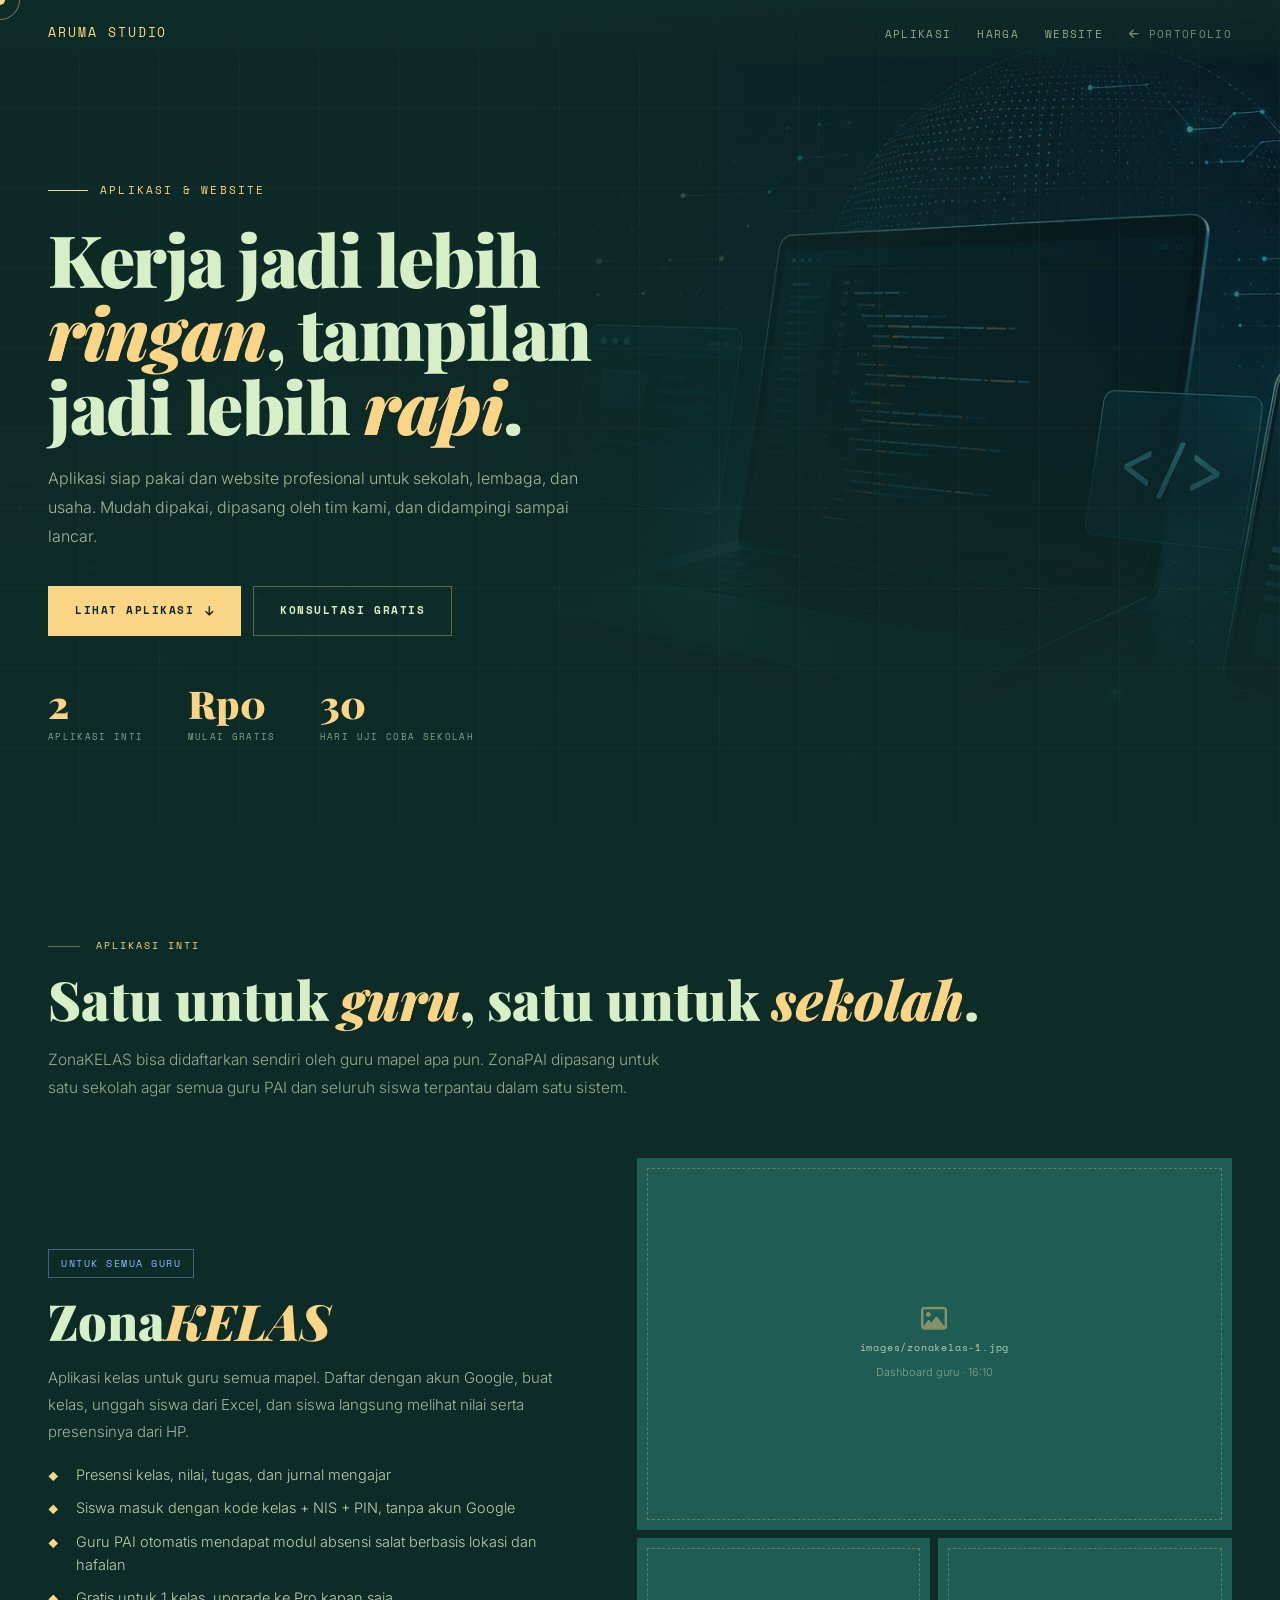
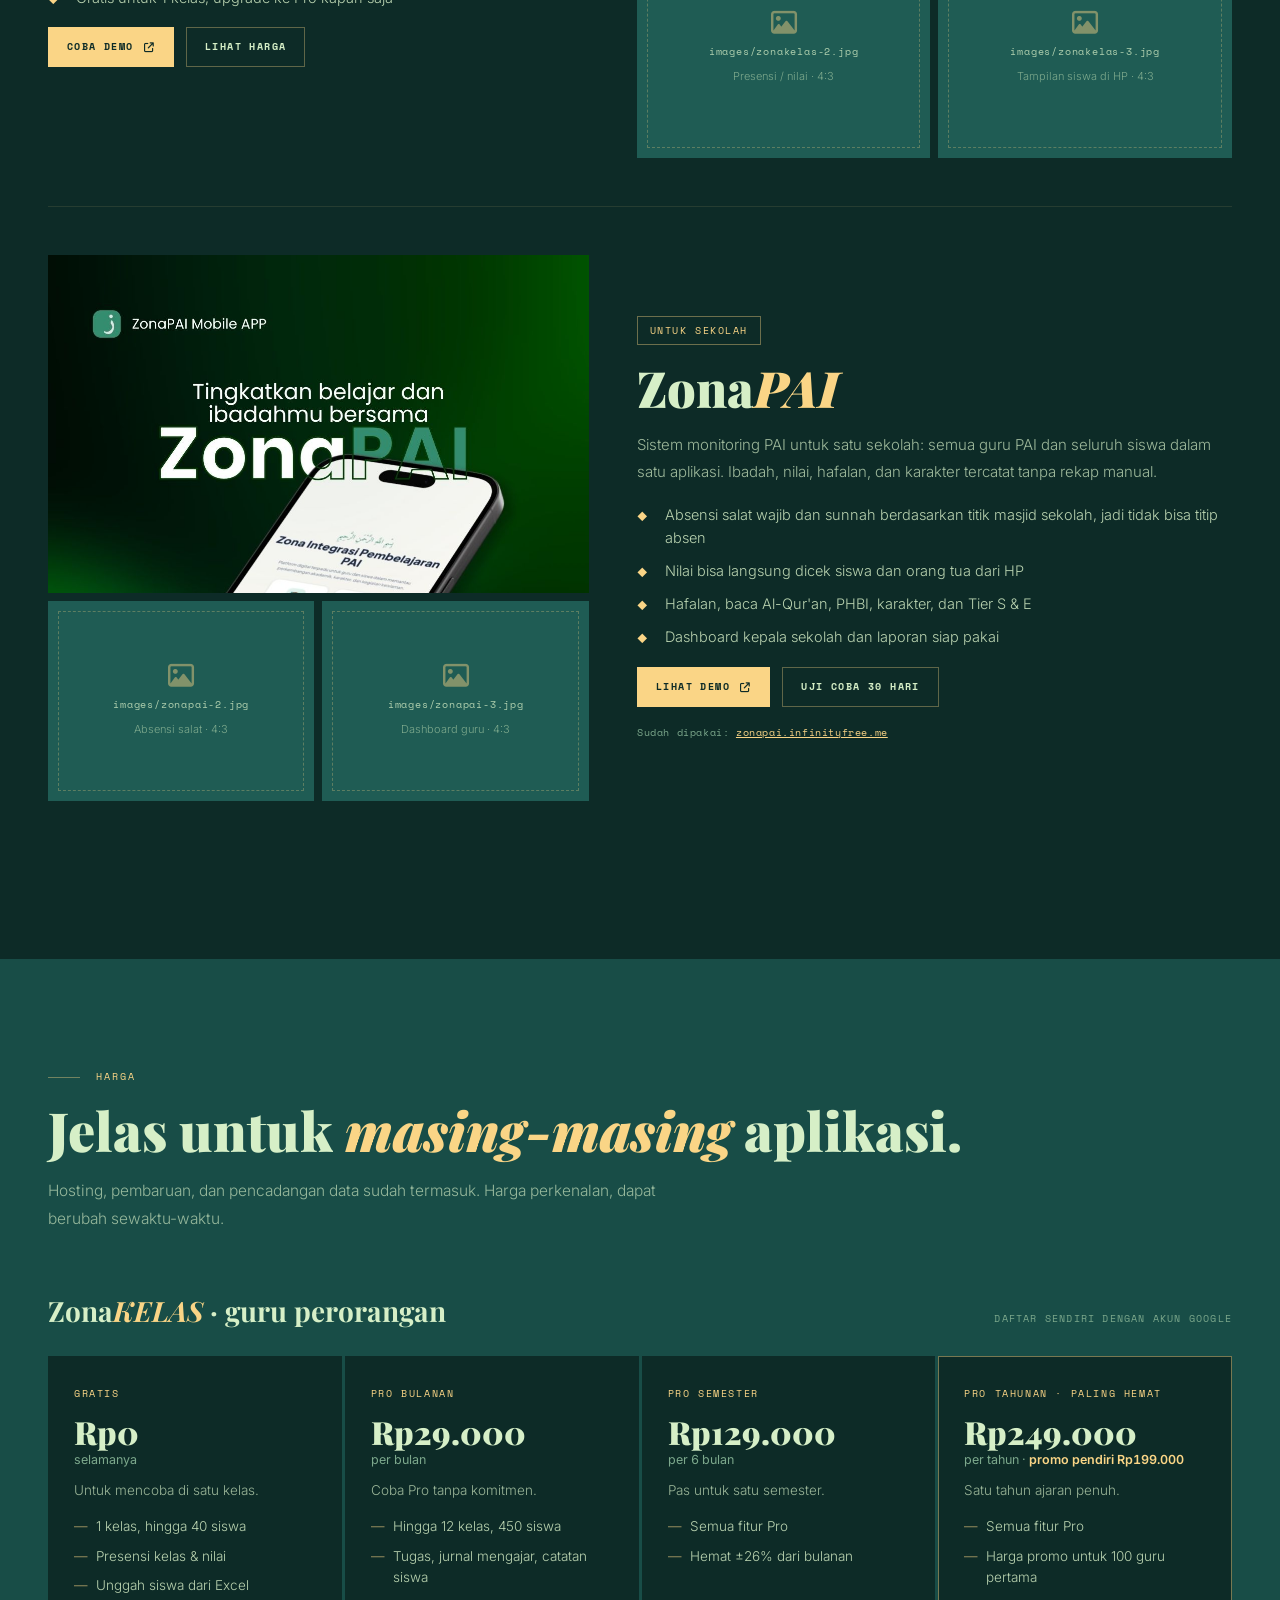
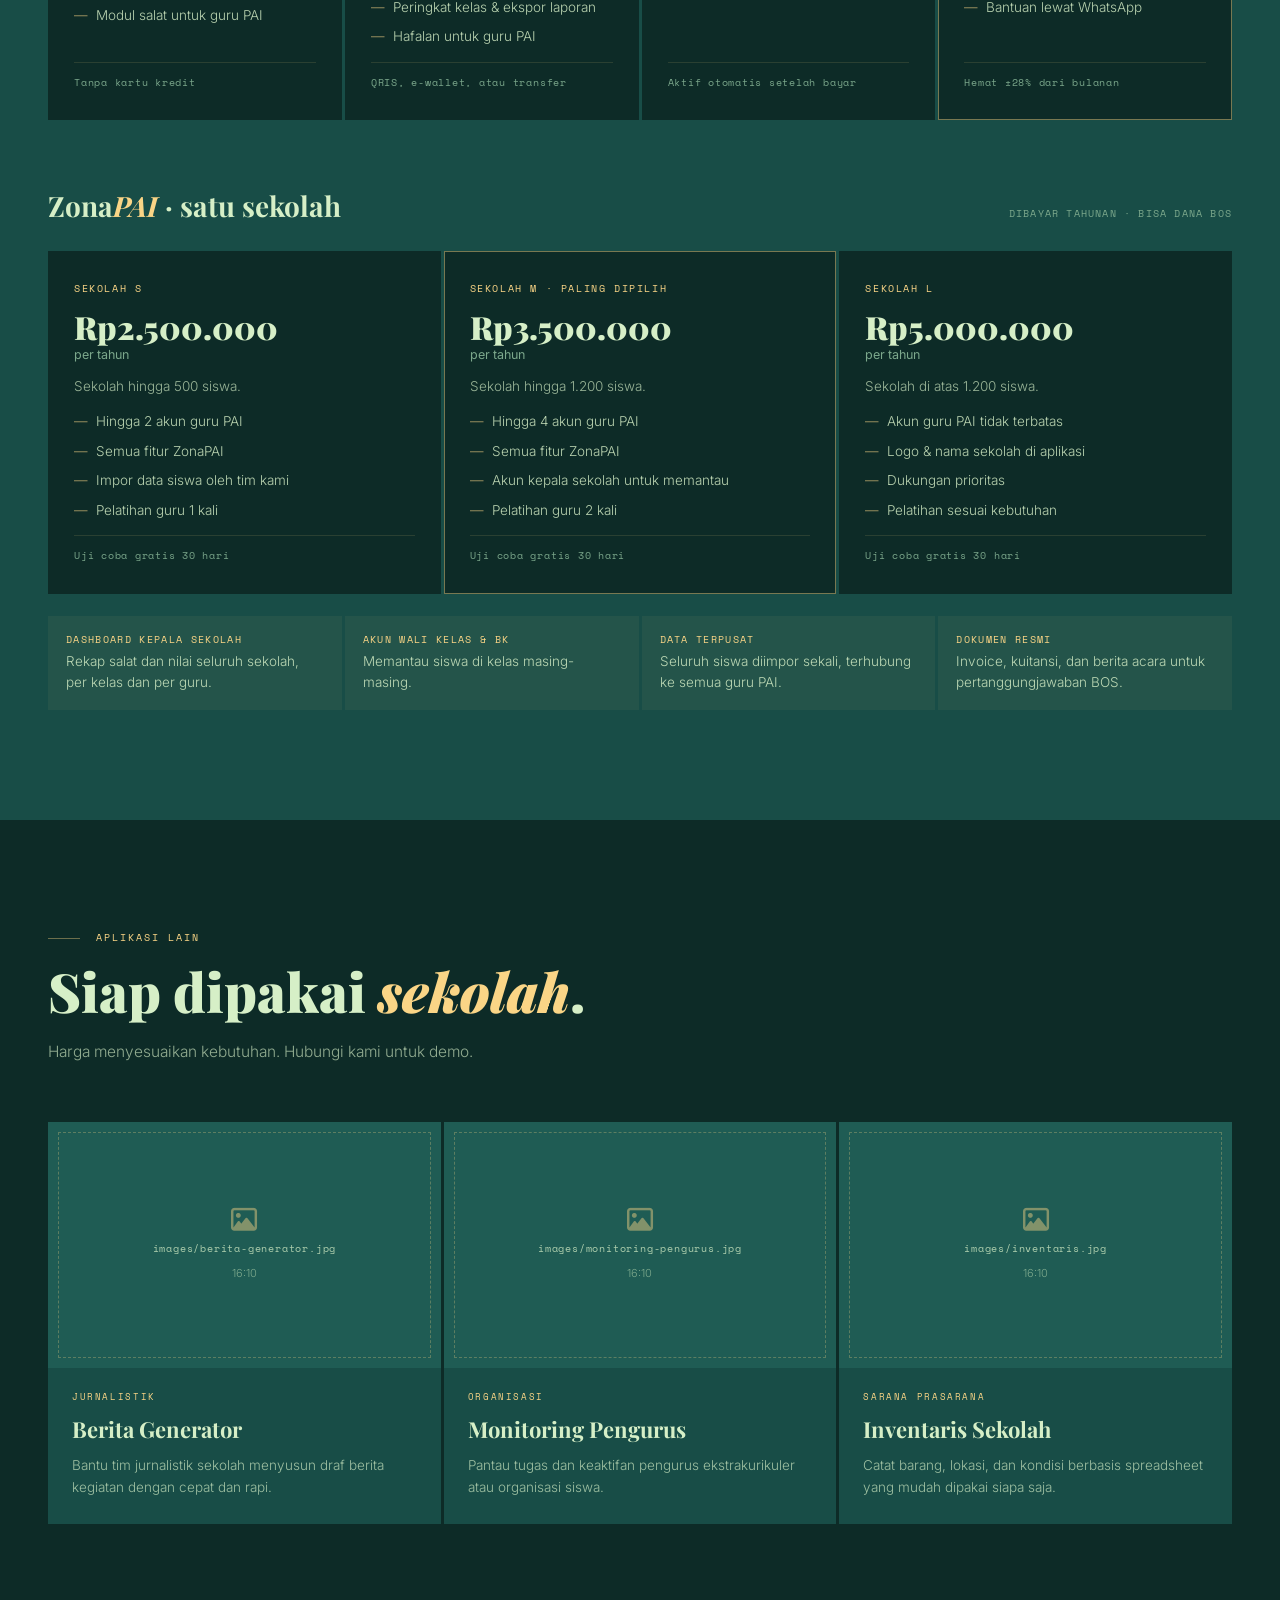
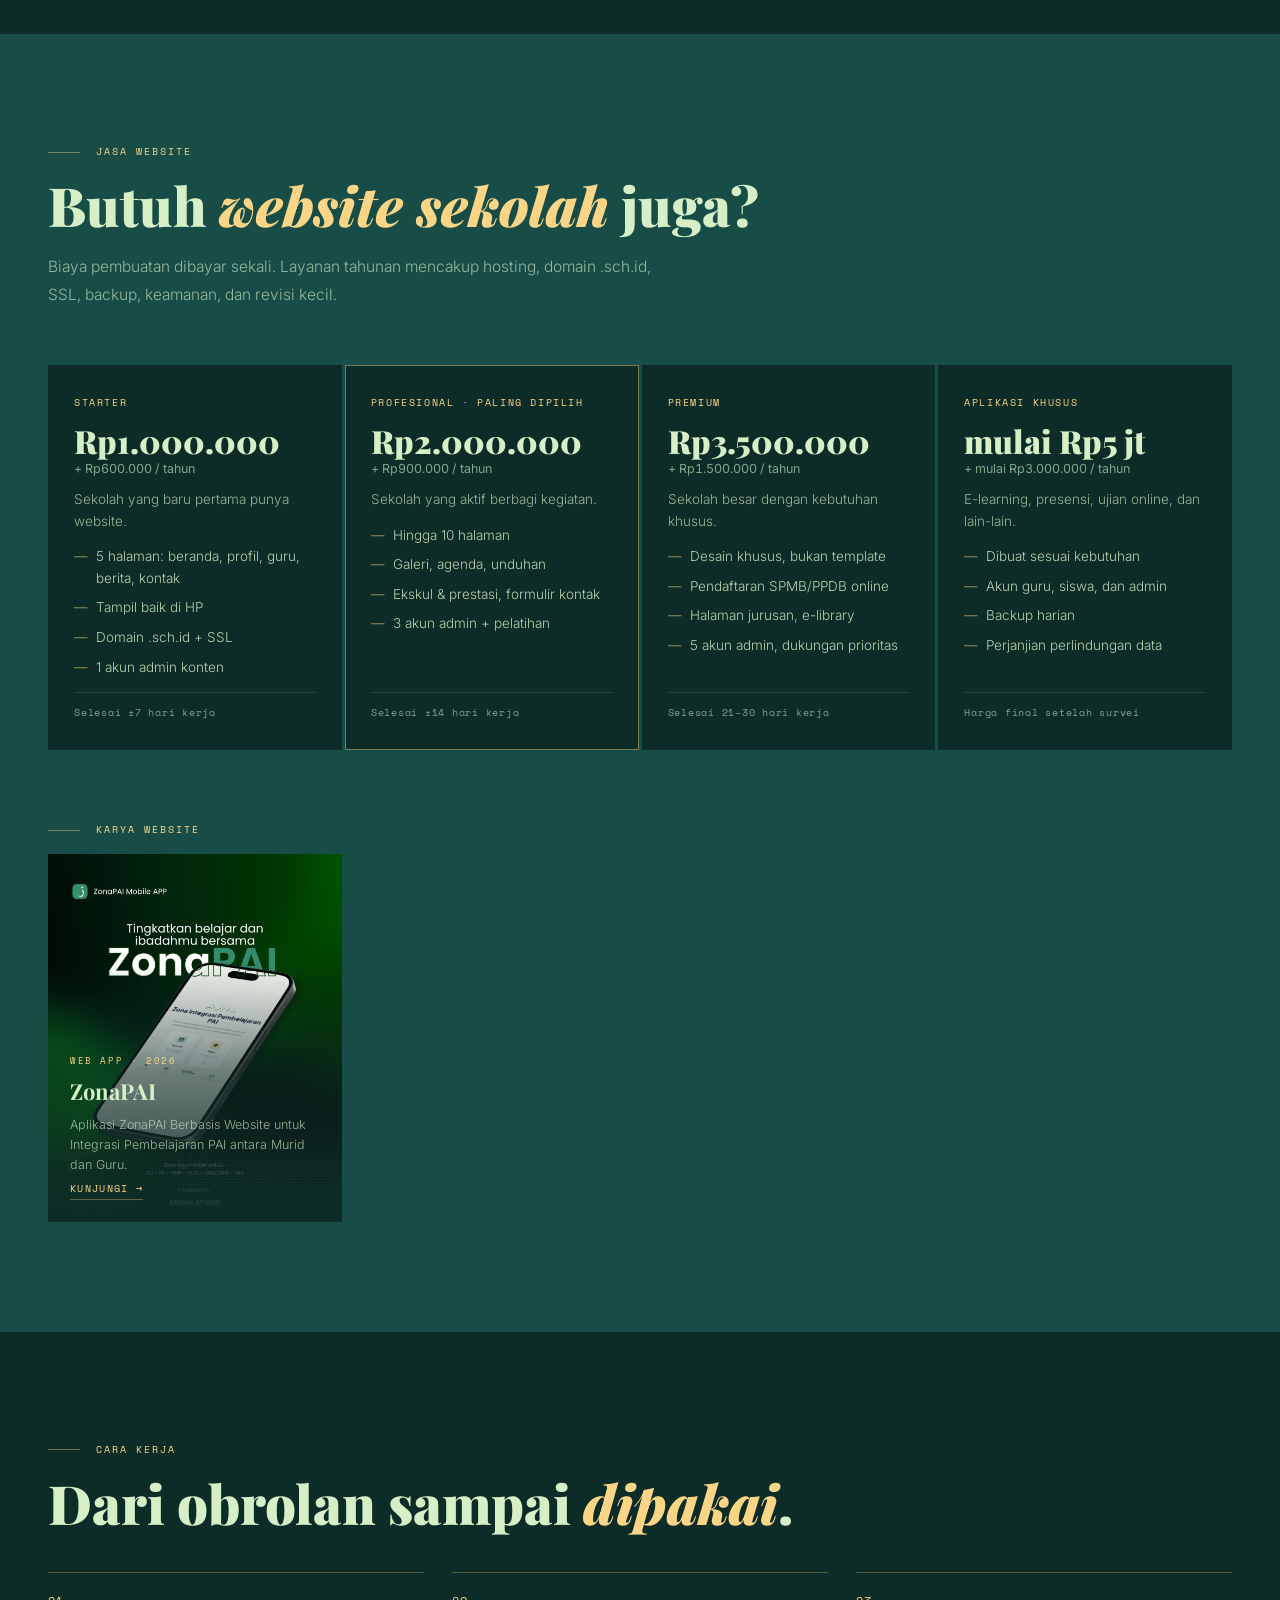
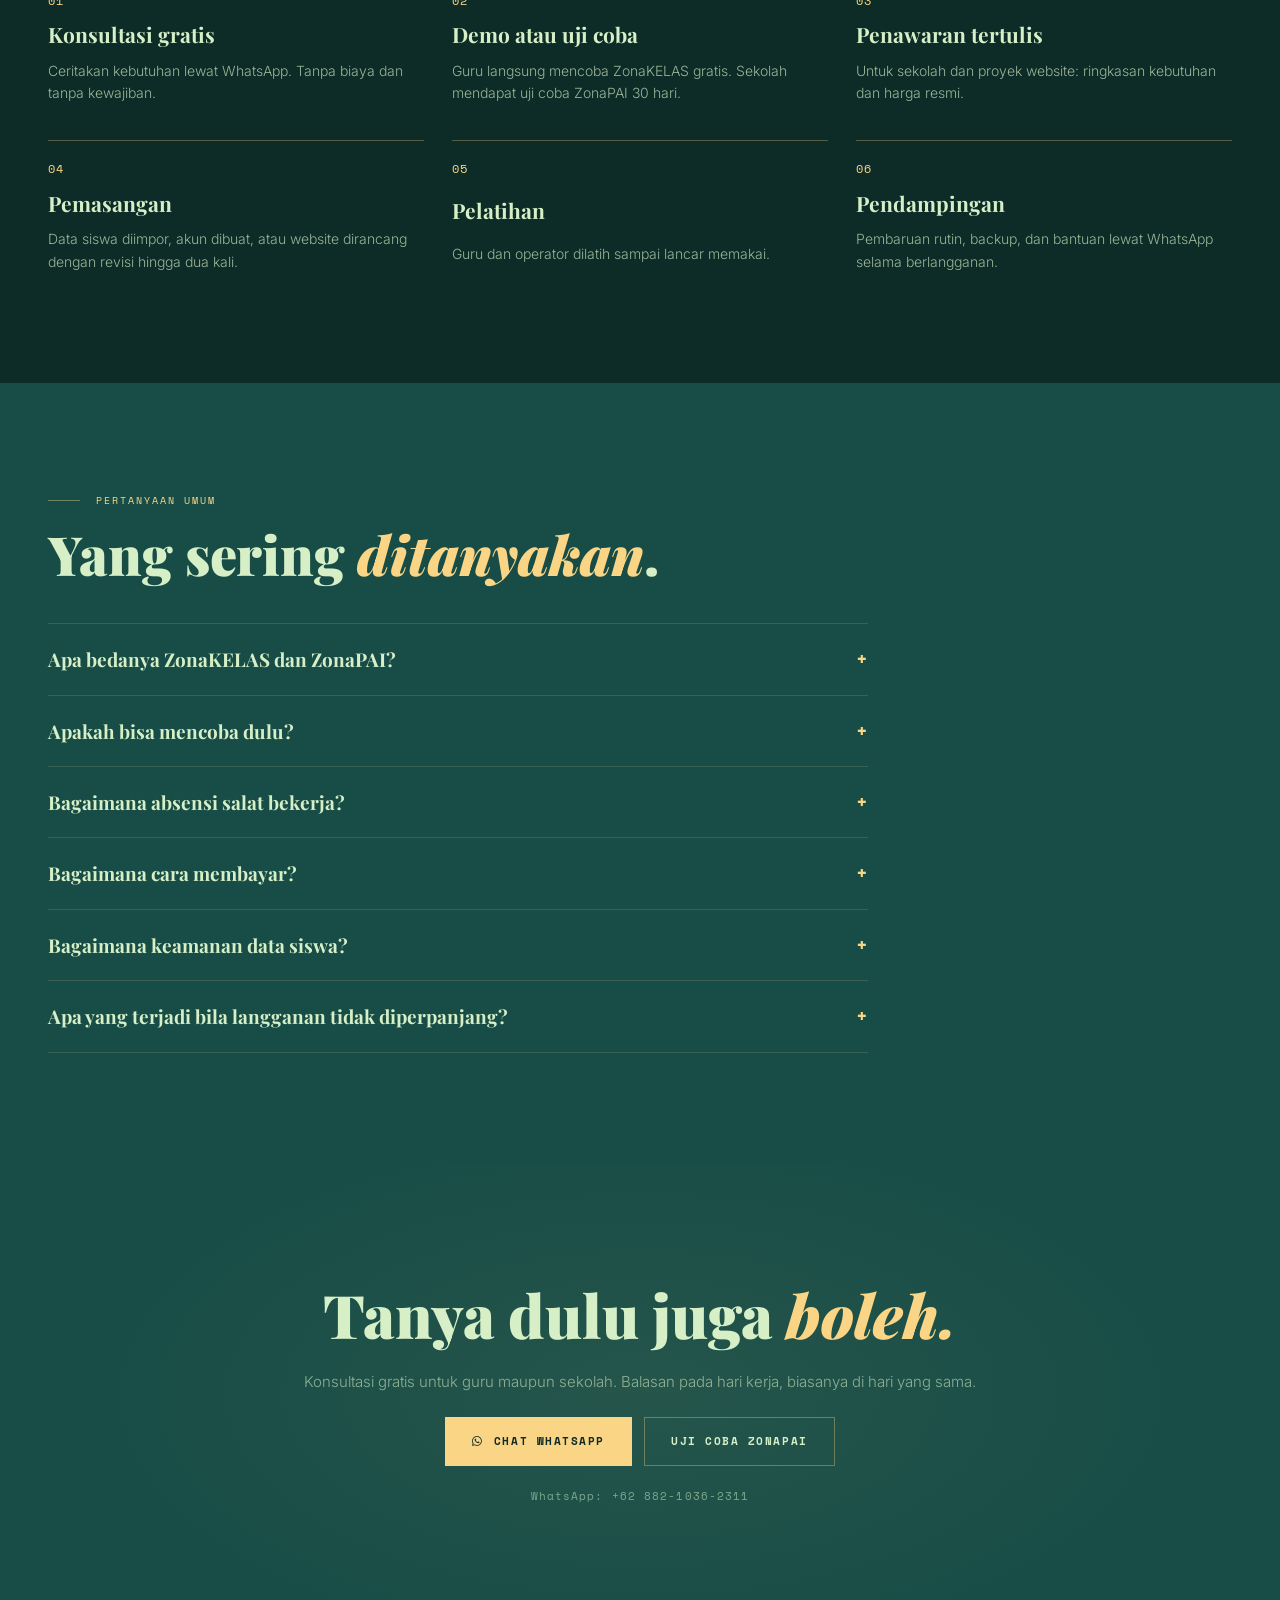
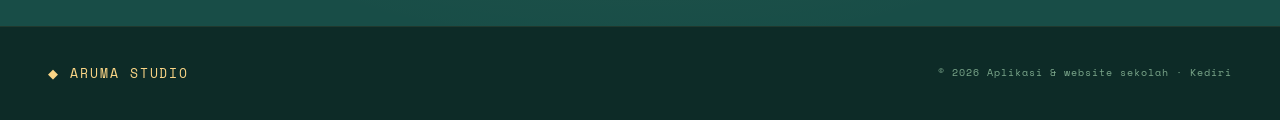
==== commit d1d70323: "Headline webdev lebih netral, tidak khusus guru Co-Authored-By: Claude Opus 5.5 <noreply@anthropic.c" ====
--- a/webdev.html
+++ b/webdev.html
@@ -3,7 +3,7 @@
 <head>
 <meta charset="UTF-8">
 <meta name="viewport" content="width=device-width, initial-scale=1.0">
-<title>Aplikasi & Website Sekolah — Aruma Studio</title>
+<title>Aplikasi & Website — Aruma Studio</title>
 <meta name="description" content="ZonaKELAS untuk semua guru dan ZonaPAI untuk sekolah, plus jasa website sekolah. Dibuat oleh guru, dikelola Aruma Studio.">
 <link rel="preconnect" href="https://fonts.googleapis.com">
 <link rel="preconnect" href="https://fonts.gstatic.com" crossorigin>
@@ -258,9 +258,9 @@
   <div class="hero-bg" style="--hero-photo:url('images/webdev_hero.jpg')"></div>
   <div class="hero-pattern"></div>
   <div class="hero-content">
-    <div class="eyebrow">Aplikasi &amp; Website Sekolah</div>
-    <h1 class="hero-title">Guru bekerja lebih <em>ringan</em>, sekolah tampil lebih <em>rapi</em>.</h1>
-    <p class="hero-desc">Aplikasi kelas untuk guru, sistem monitoring PAI untuk sekolah, dan website sekolah yang siap pakai. Dibuat oleh guru, jadi paham kebutuhan di lapangan.</p>
+    <div class="eyebrow">Aplikasi &amp; Website</div>
+    <h1 class="hero-title">Kerja jadi lebih <em>ringan</em>, tampilan jadi lebih <em>rapi</em>.</h1>
+    <p class="hero-desc">Aplikasi siap pakai dan website profesional untuk sekolah, lembaga, dan usaha. Mudah dipakai, dipasang oleh tim kami, dan didampingi sampai lancar.</p>
     <div class="ctas">
       <a class="btn-primary" href="#aplikasi">Lihat aplikasi <i class="fa-solid fa-arrow-down"></i></a>
       <a class="btn-ghost wa" data-msg="Halo Aruma Studio, saya ingin konsultasi tentang aplikasi/website untuk guru atau sekolah." href="#kontak">Konsultasi gratis</a>
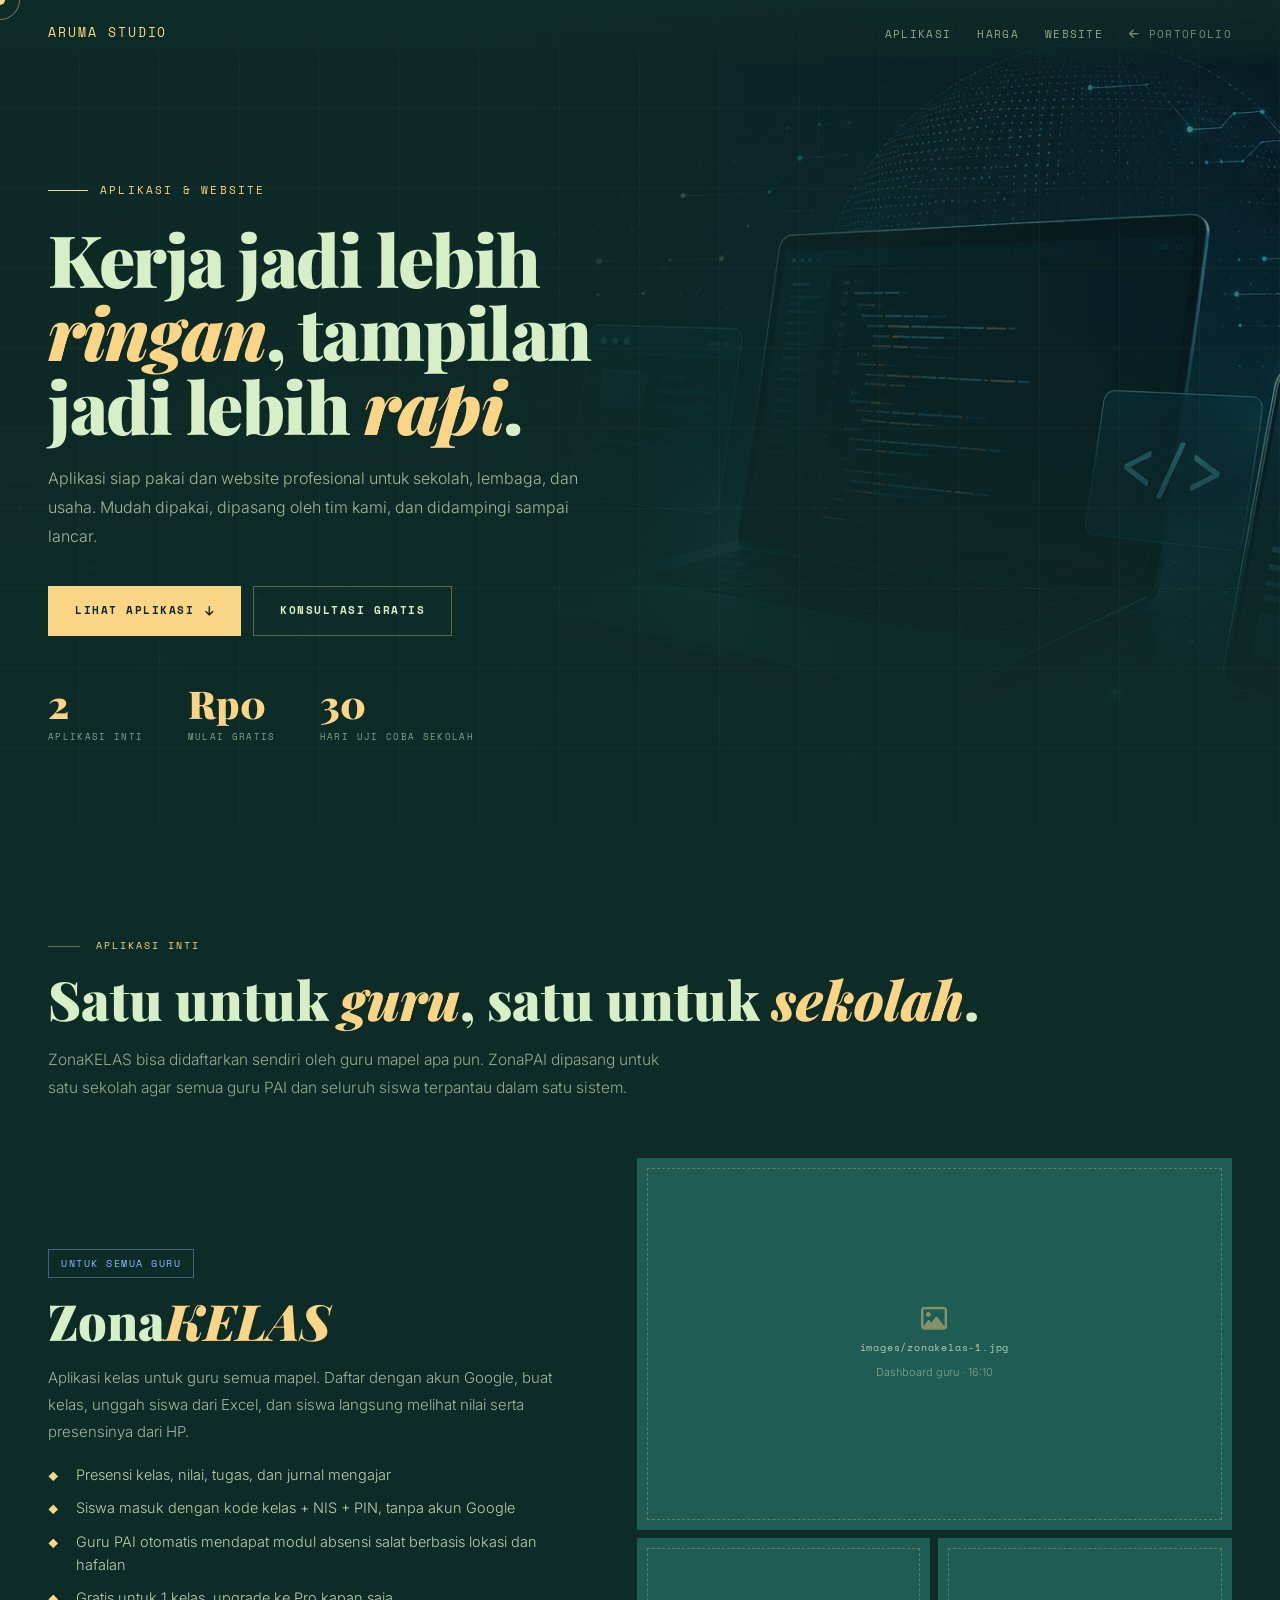
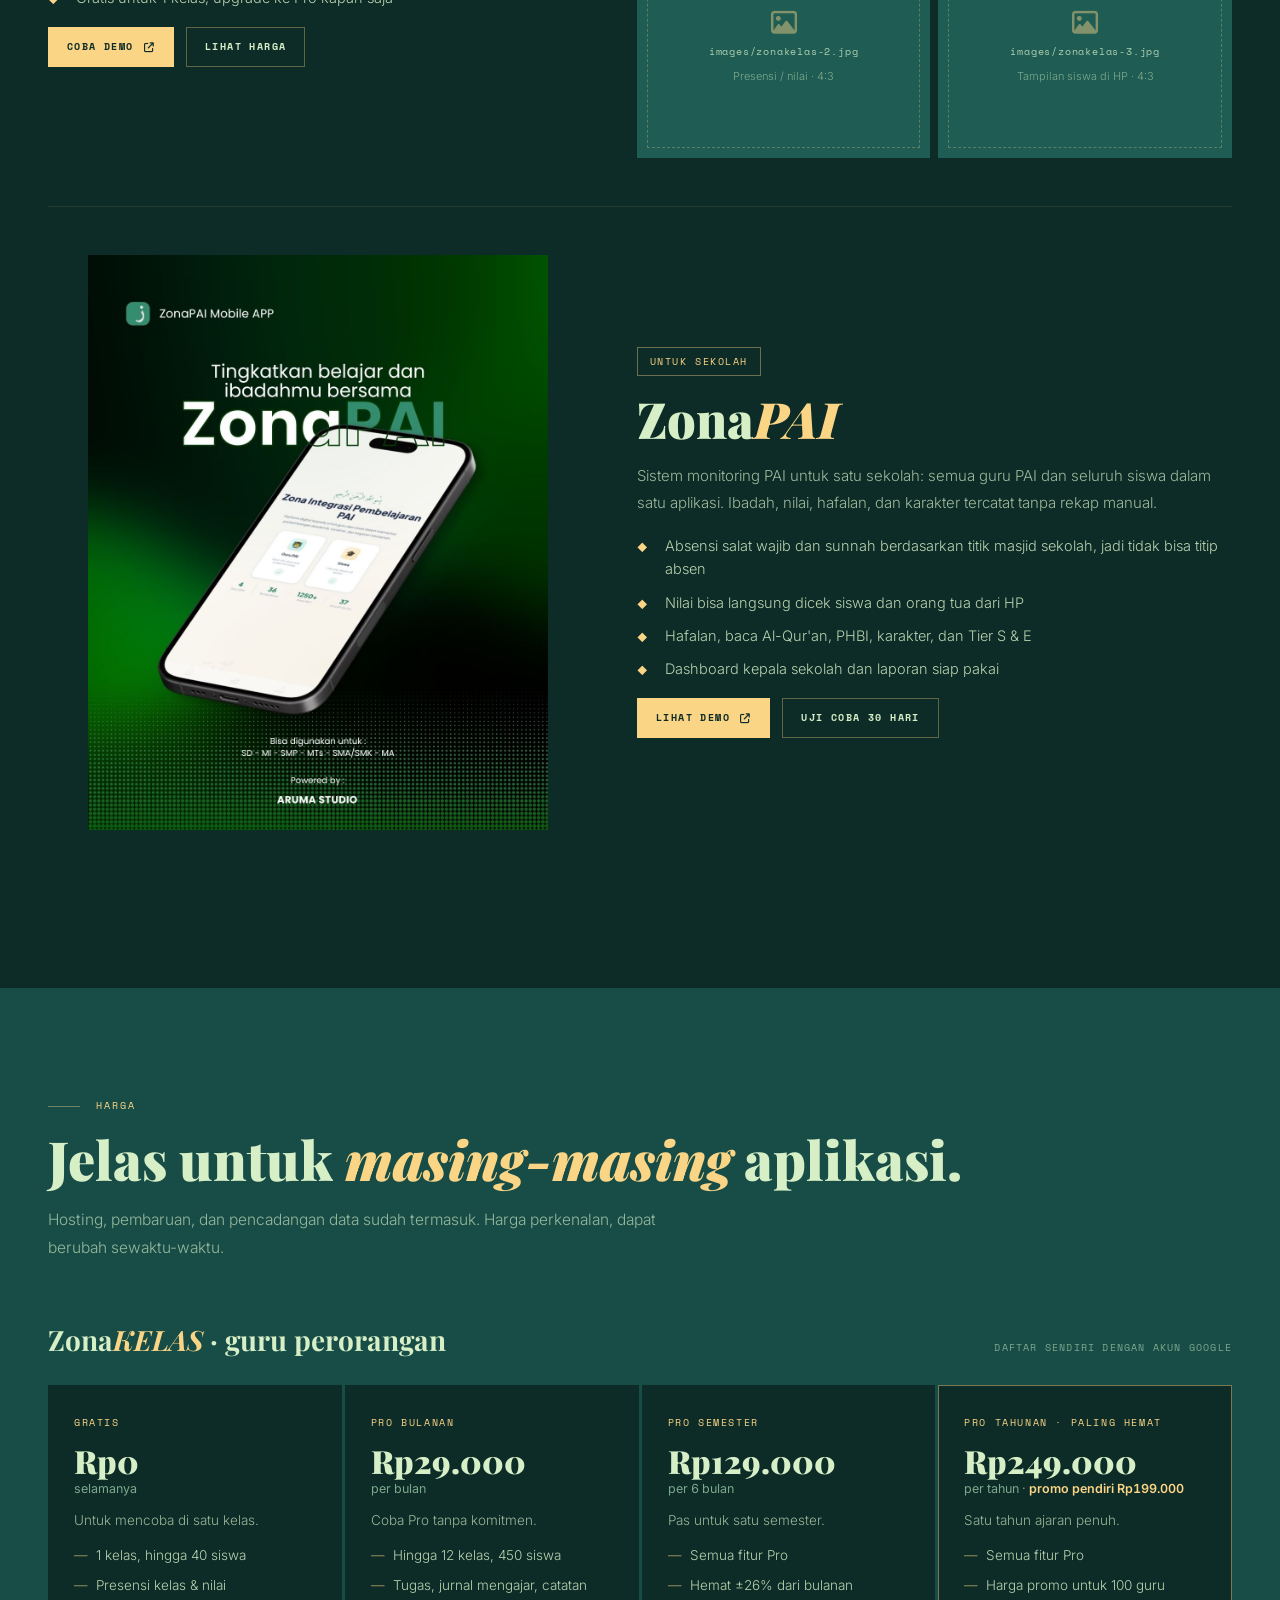
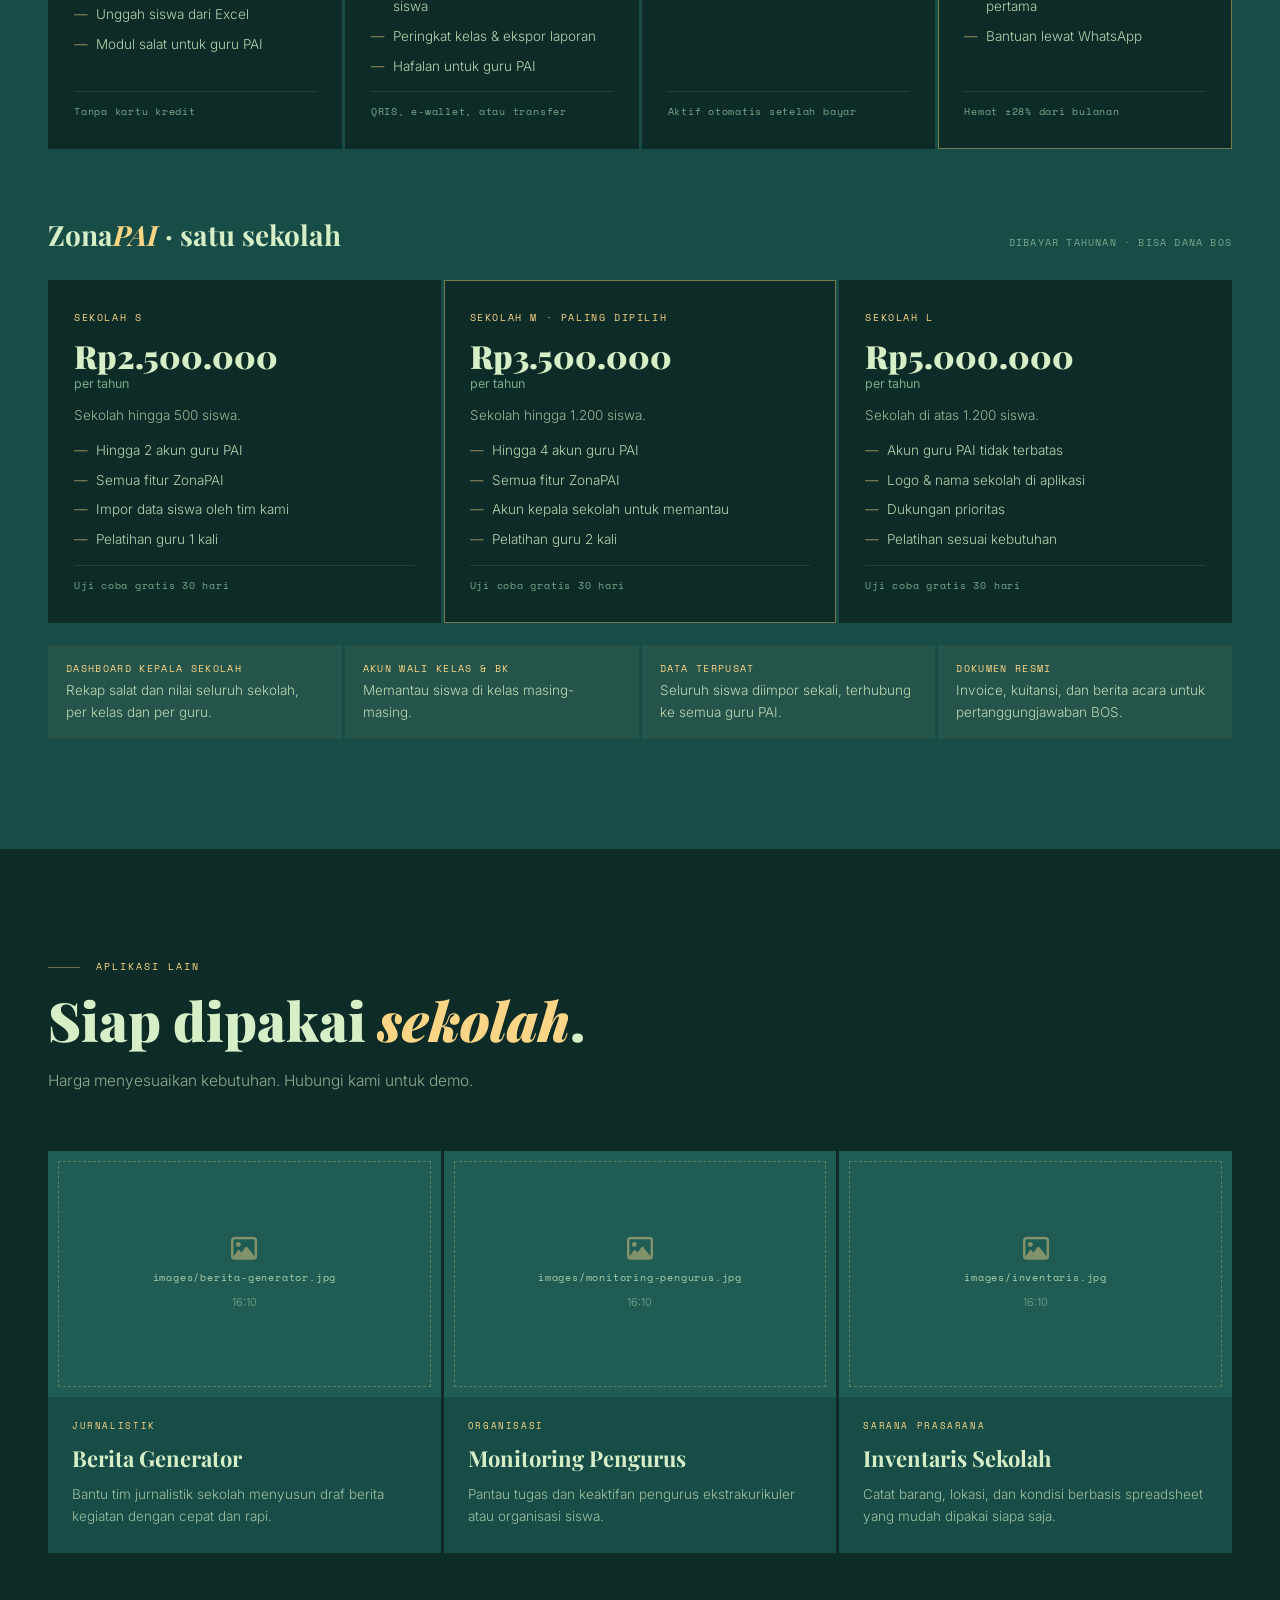
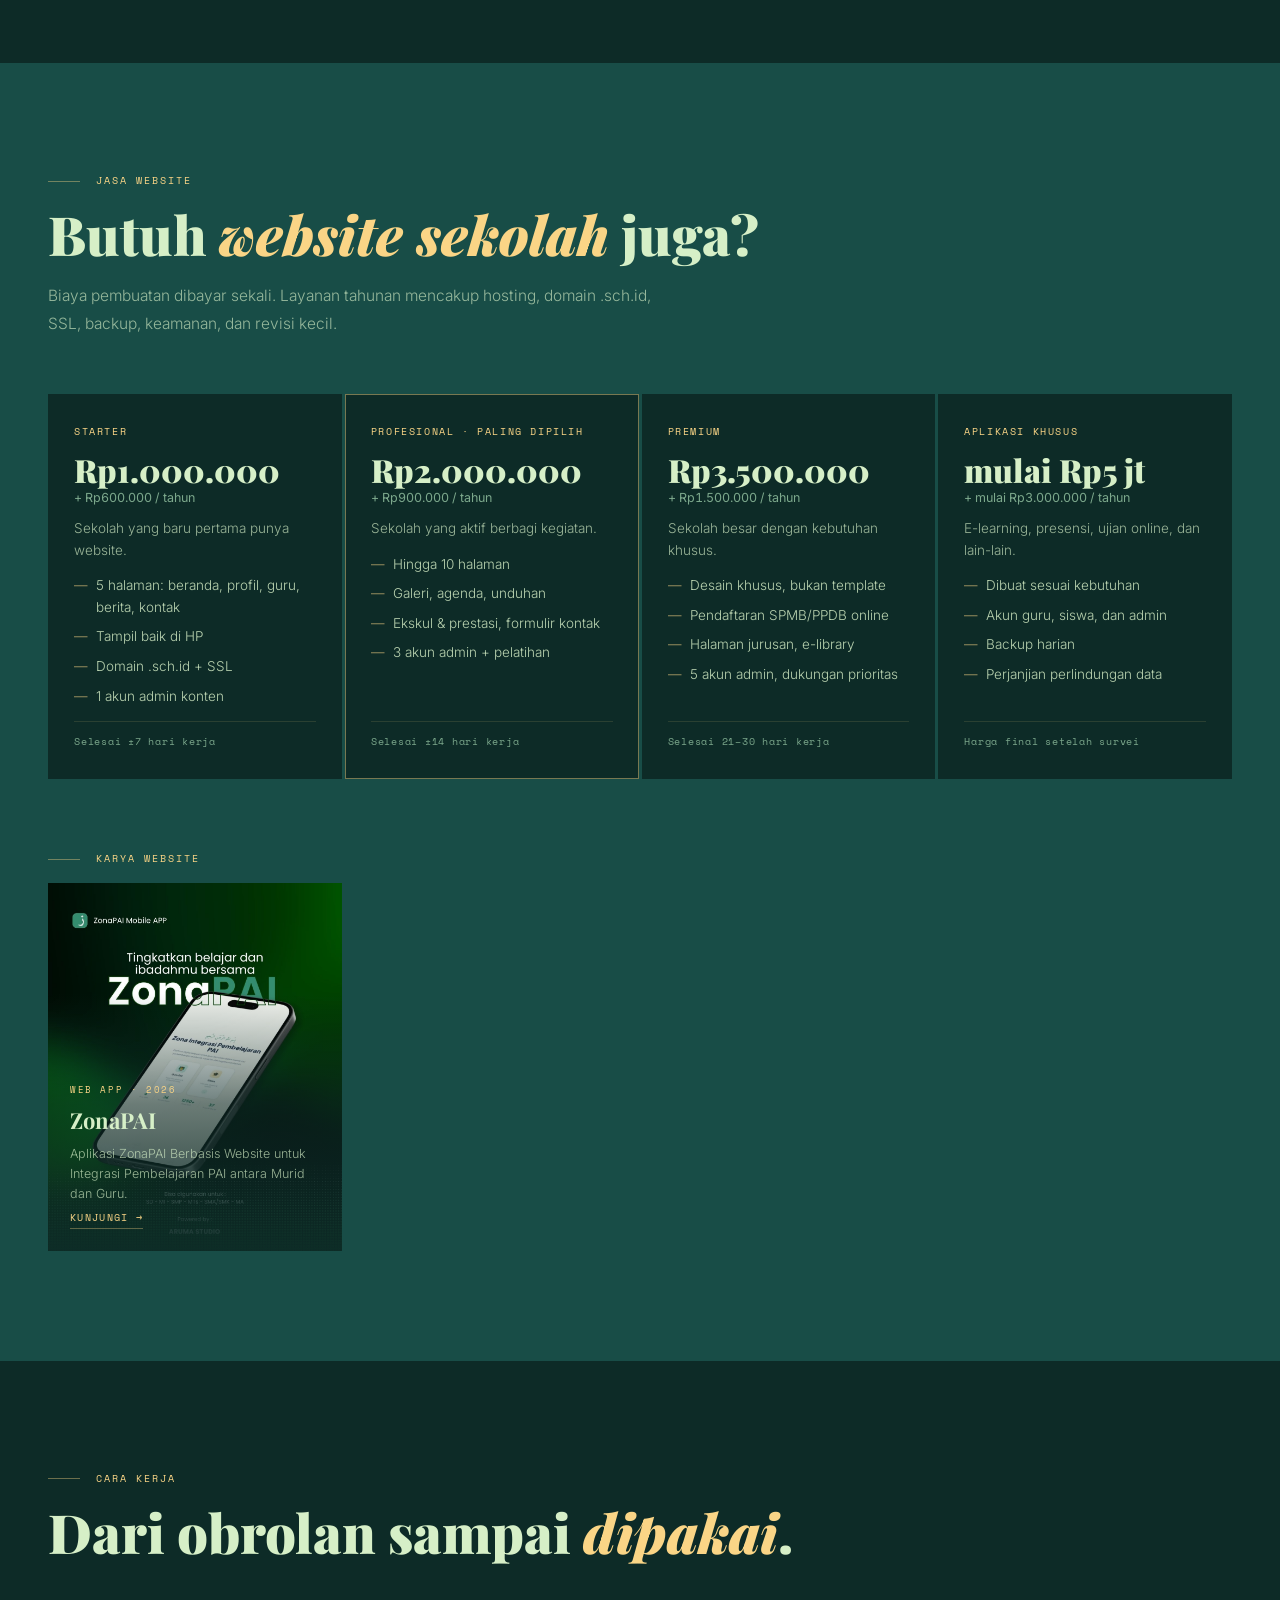
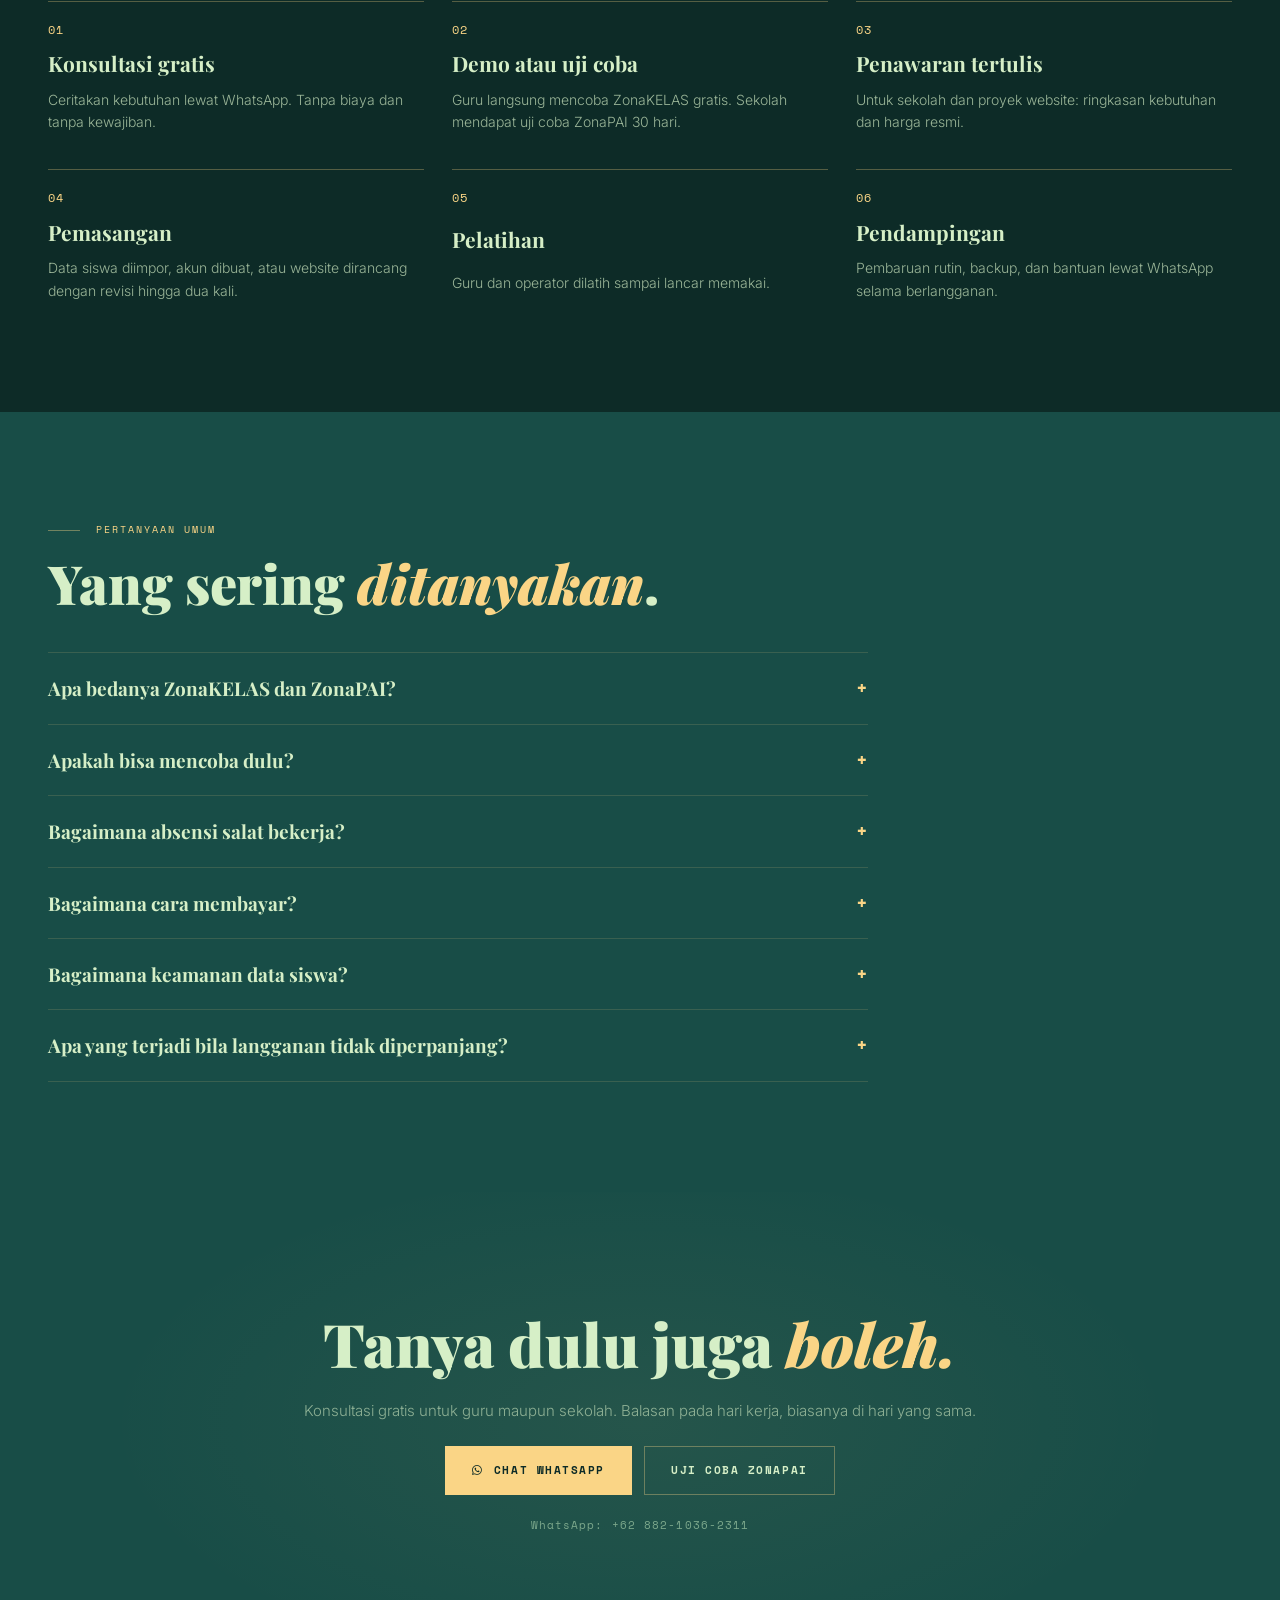
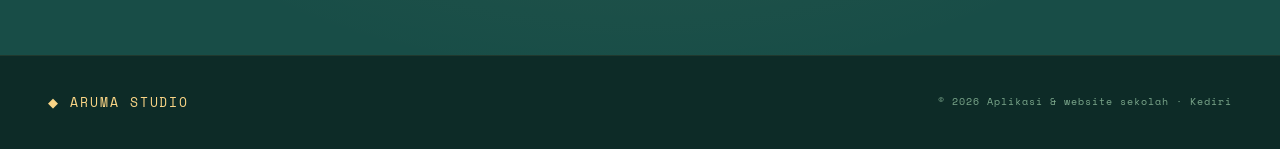
==== commit d8b53ee1: "ZonaPAI: satu foto penuh, hapus slot kecil dan tautan sudah dipakai Co-Authored-By: Claude Opus 5.5 " ====
--- a/webdev.html
+++ b/webdev.html
@@ -126,6 +126,8 @@
 /* slot gambar */
 .gallery { display: grid; grid-template-columns: 1fr 1fr; gap: 8px; min-width: 0; }
 .gallery .slot:first-child { grid-column: 1 / -1; aspect-ratio: 16 / 10; }
+.gallery.single { grid-template-columns: 1fr; max-width: 460px; width: 100%; justify-self: center; }
+.gallery.single .slot:first-child { aspect-ratio: 4 / 5; }
 .slot { position: relative; aspect-ratio: 4 / 3; overflow: hidden; background: var(--forest-mid); }
 .sec.alt .slot { background: var(--black); }
 .slot img { width: 100%; height: 100%; object-fit: cover; object-position: top center; transition: transform .6s; }
@@ -318,12 +320,9 @@
           <a class="btn-primary btn-sm" href="https://claude.ai/artifact/XsNHzcVcraMUSkjw3rf1CH" target="_blank" rel="noopener">Lihat demo <i class="fa-solid fa-arrow-up-right-from-square"></i></a>
           <a class="btn-ghost btn-sm wa" data-msg="Halo Aruma Studio, saya ingin mencoba ZonaPAI gratis 30 hari untuk sekolah kami." href="#kontak">Uji coba 30 hari</a>
         </div>
-        <p class="app-note">Sudah dipakai: <a href="https://zonapai.infinityfree.me" target="_blank" rel="noopener" style="color:var(--amber)">zonapai.infinityfree.me</a></p>
-      </div>
-      <div class="gallery">
-        <figure class="slot"><img src="images/zonapai.jpg" alt="Tampilan aplikasi ZonaPAI" loading="lazy"><div class="ph"><i class="fa-regular fa-image"></i><b>images/zonapai.jpg</b><small>Halaman utama · 16:10</small></div></figure>
-        <figure class="slot"><img src="images/zonapai-2.jpg" alt="Absensi salat ZonaPAI" loading="lazy"><div class="ph"><i class="fa-regular fa-image"></i><b>images/zonapai-2.jpg</b><small>Absensi salat · 4:3</small></div></figure>
-        <figure class="slot"><img src="images/zonapai-3.jpg" alt="Dashboard guru ZonaPAI" loading="lazy"><div class="ph"><i class="fa-regular fa-image"></i><b>images/zonapai-3.jpg</b><small>Dashboard guru · 4:3</small></div></figure>
+      </div>
+      <div class="gallery single">
+        <figure class="slot"><img src="images/zonapai.jpg" alt="Tampilan aplikasi ZonaPAI" loading="lazy"><div class="ph"><i class="fa-regular fa-image"></i><b>images/zonapai.jpg</b><small>Foto utama · 4:5</small></div></figure>
       </div>
     </article>
   </div>
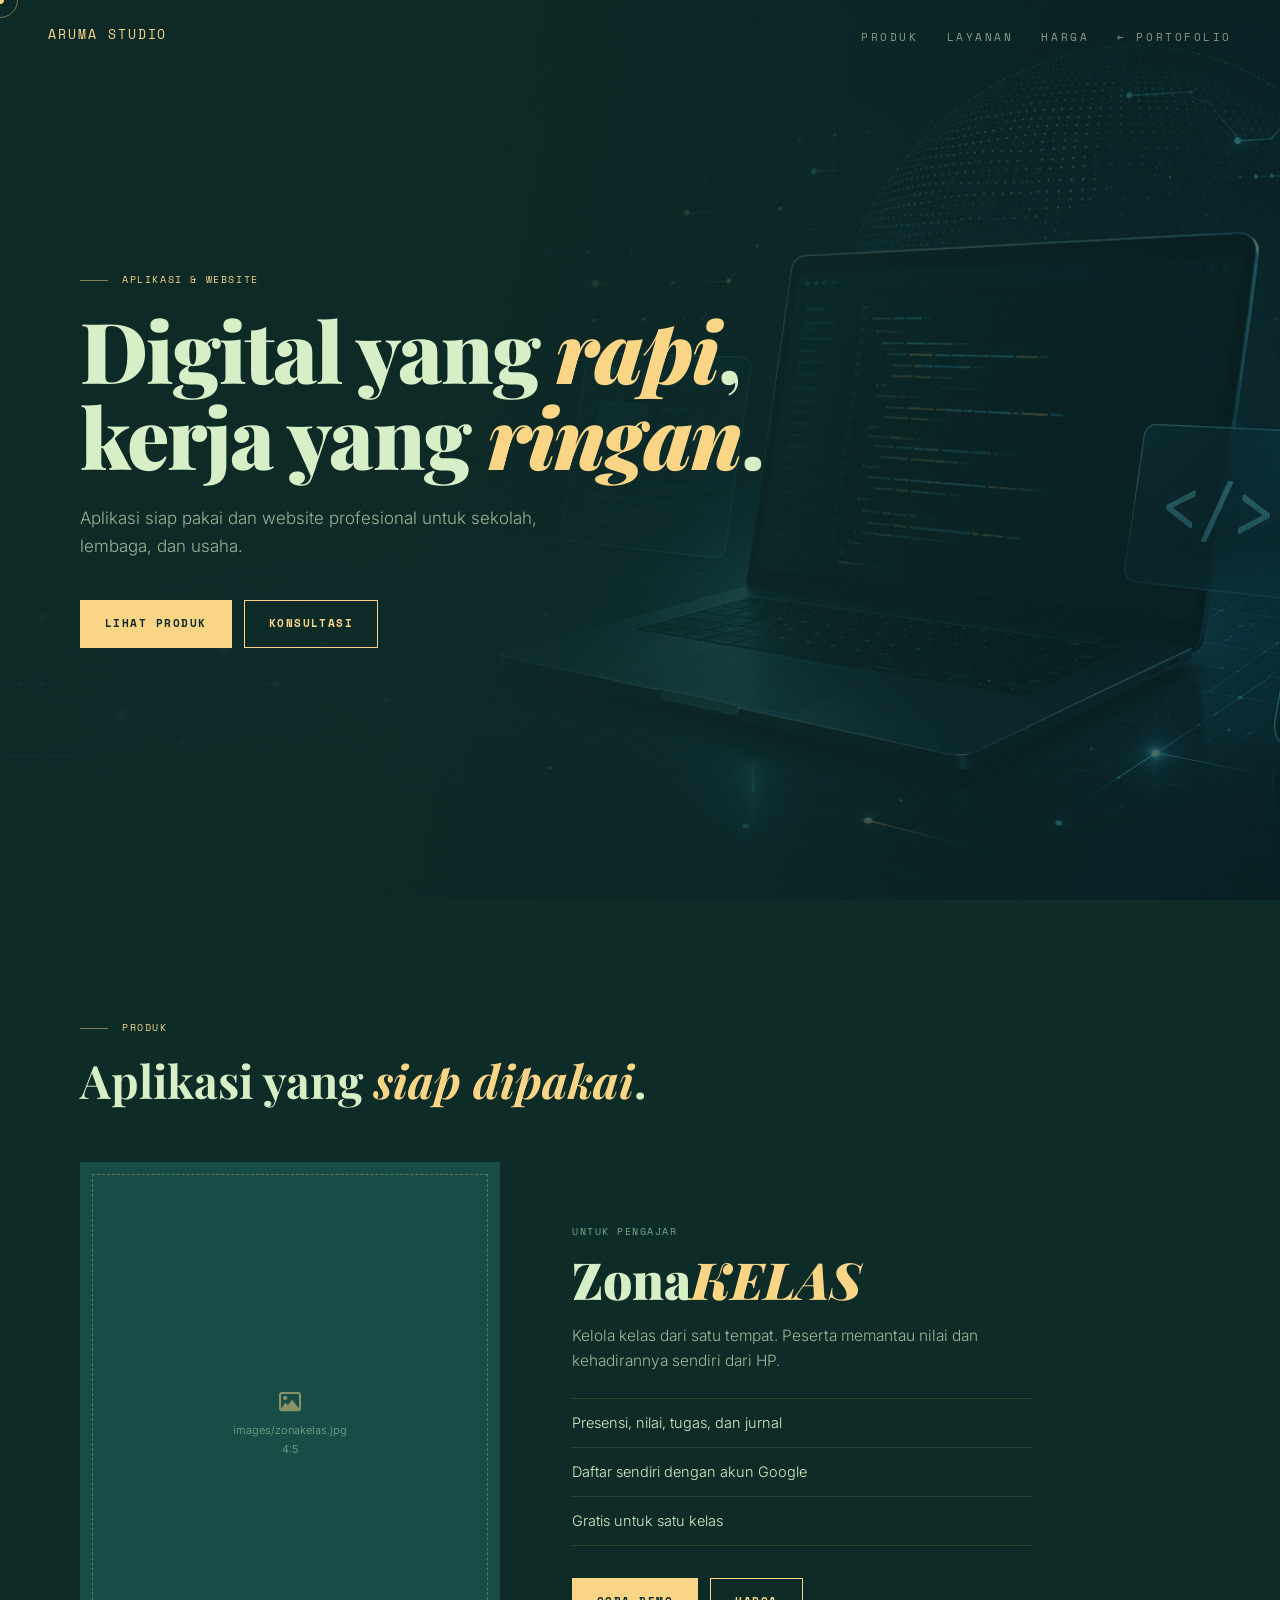
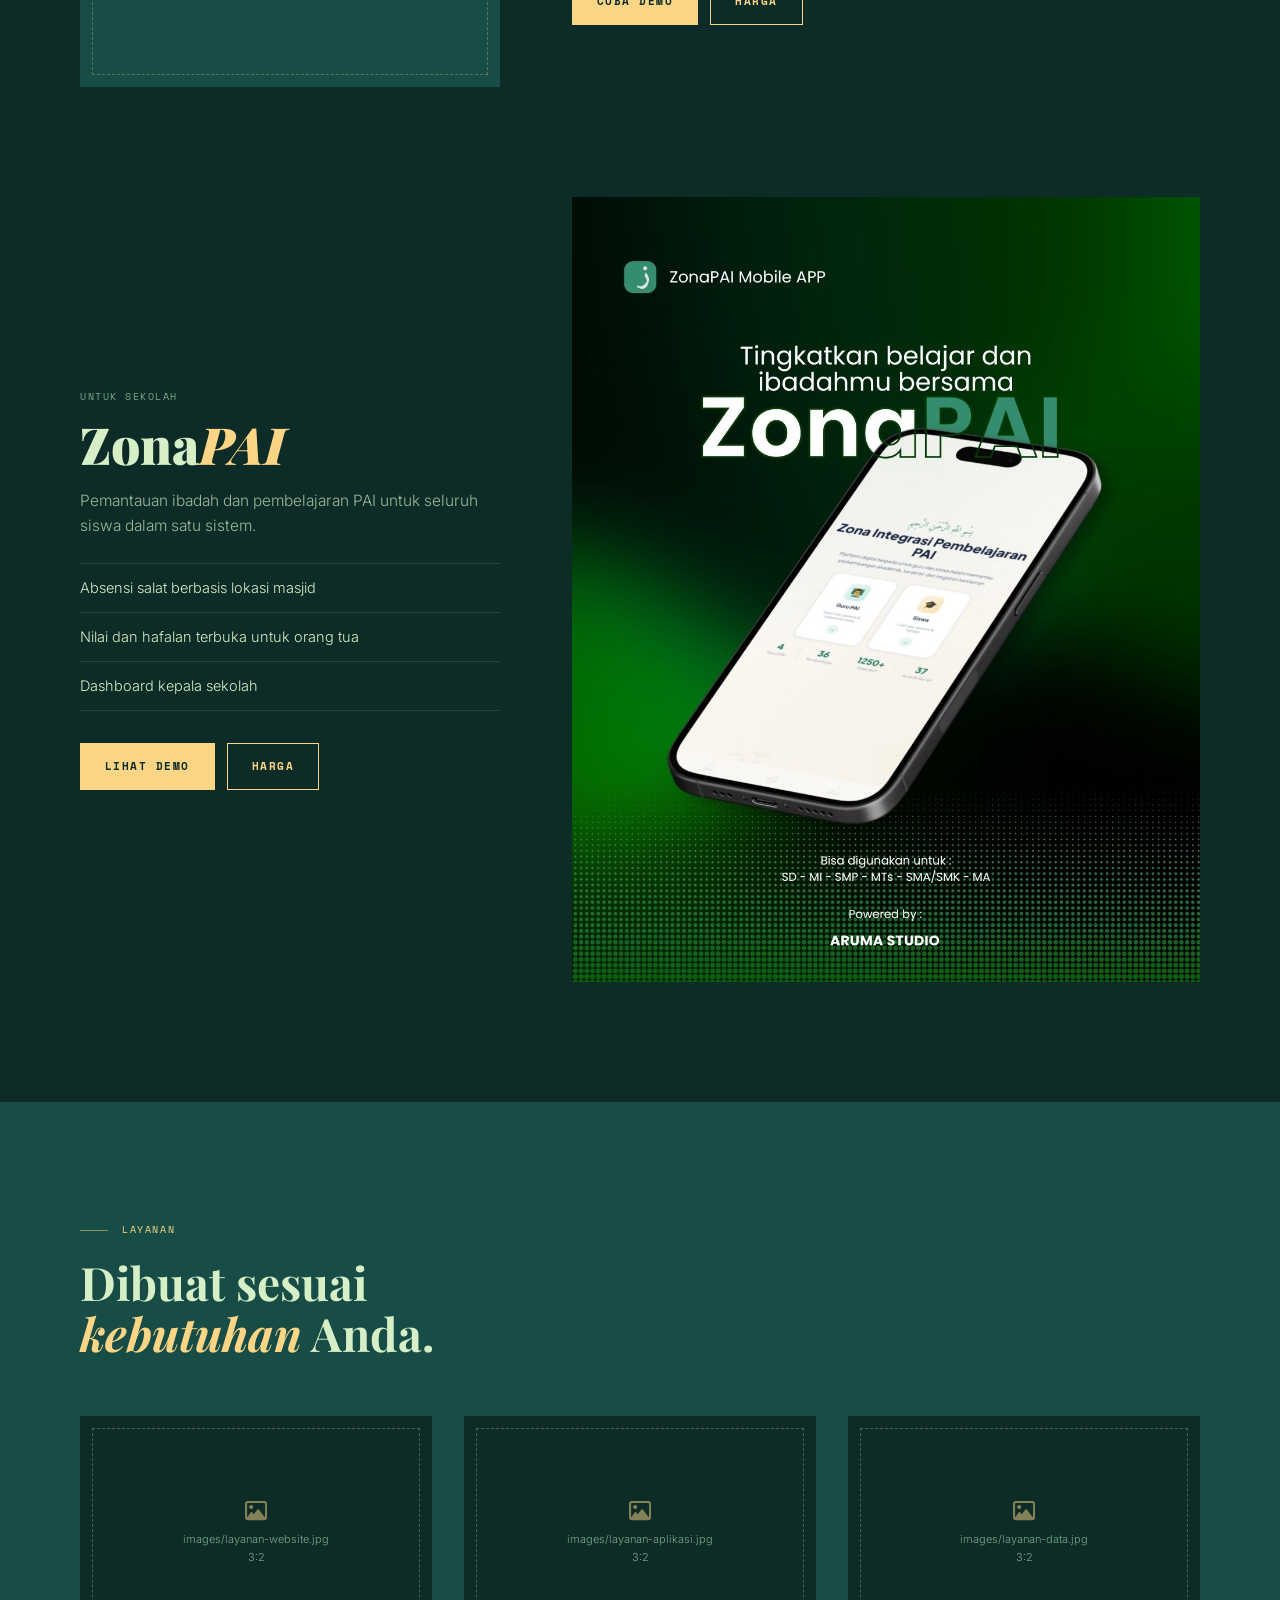
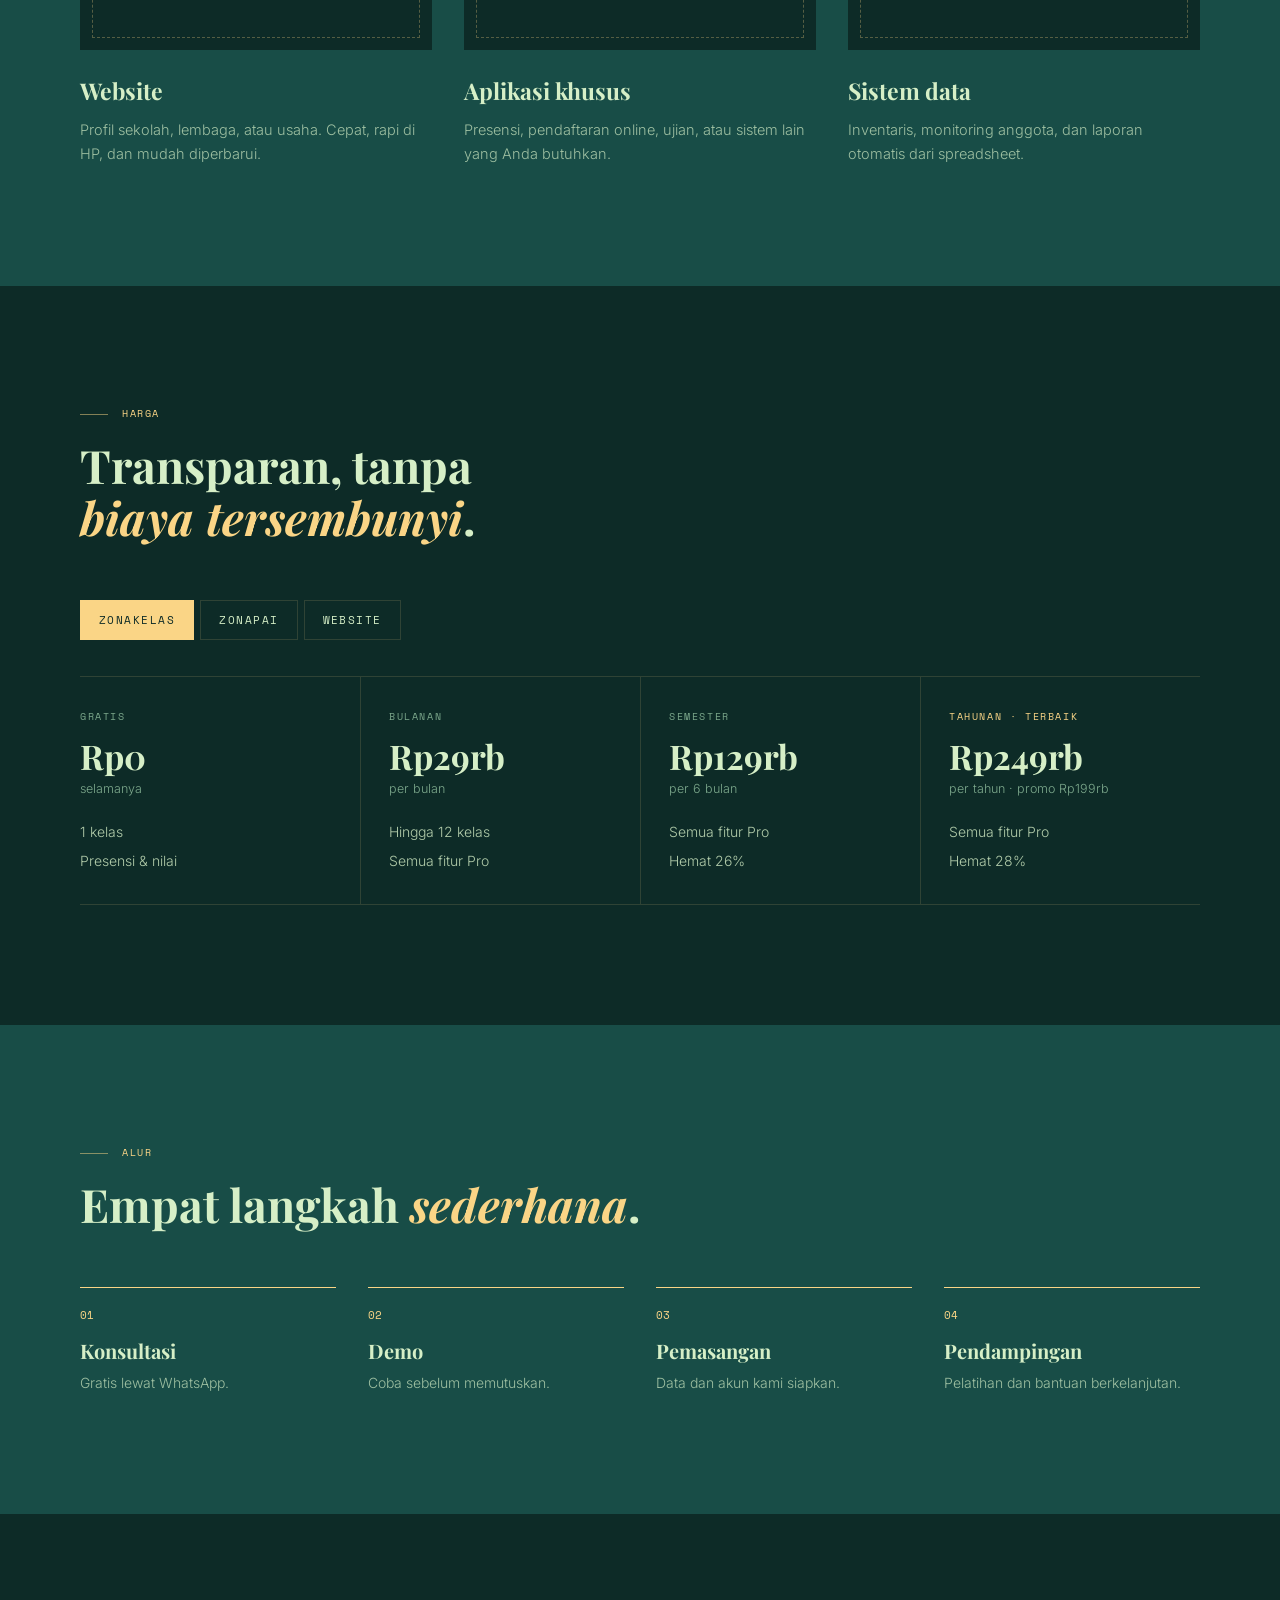
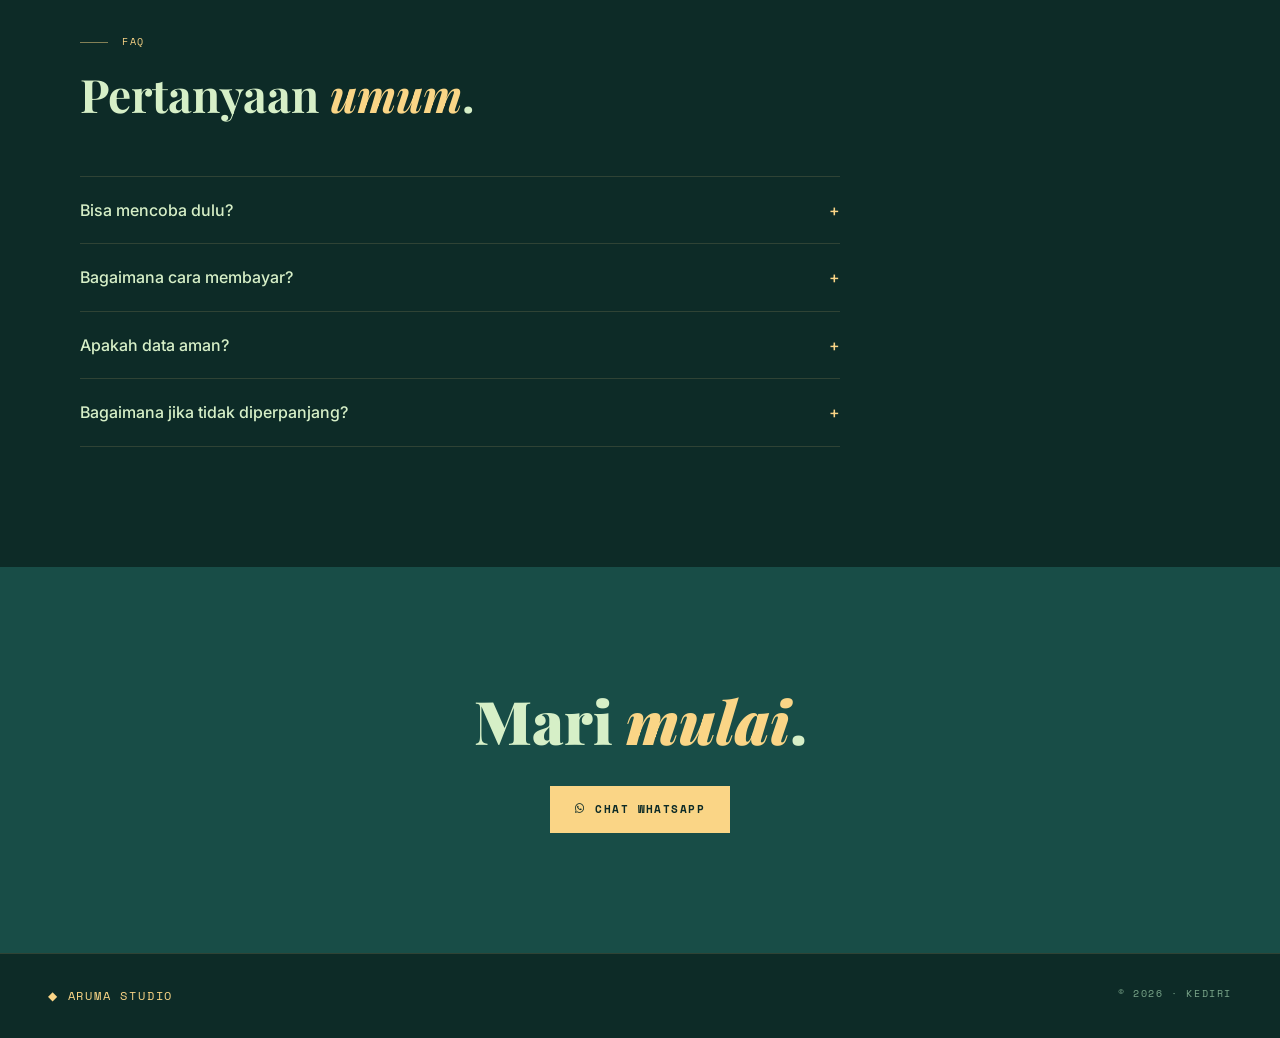
==== commit 0d8f7254: "Rancang ulang webdev.html: lebih ringkas, umum, dan elegan Co-Authored-By: Claude Opus 5.5 <noreply@" ====
--- a/webdev.html
+++ b/webdev.html
@@ -4,520 +4,374 @@
 <meta charset="UTF-8">
 <meta name="viewport" content="width=device-width, initial-scale=1.0">
 <title>Aplikasi & Website — Aruma Studio</title>
-<meta name="description" content="ZonaKELAS untuk semua guru dan ZonaPAI untuk sekolah, plus jasa website sekolah. Dibuat oleh guru, dikelola Aruma Studio.">
+<meta name="description" content="Aplikasi siap pakai dan website profesional untuk sekolah, lembaga, dan usaha.">
 <link rel="preconnect" href="https://fonts.googleapis.com">
 <link rel="preconnect" href="https://fonts.gstatic.com" crossorigin>
 <link href="https://fonts.googleapis.com/css2?family=Playfair+Display:ital,wght@0,400;0,700;0,900;1,400;1,700&family=Inter:wght@300;400;500;600&family=Space+Mono:wght@400;700&display=swap" rel="stylesheet">
 <link rel="stylesheet" href="https://cdnjs.cloudflare.com/ajax/libs/font-awesome/6.5.0/css/all.min.css">
-
 <style>
-/* Halaman pemasaran aplikasi Aruma Studio.
-   Identitas sama dengan index.html (hijau hutan, emas kuning, Playfair + Inter + Space Mono),
-   urutan: hero → dua aplikasi inti (dengan slot gambar) → harga → aplikasi lain → karya website
-   → paket website → cara kerja → FAQ → ajakan WhatsApp. */
 *, *::before, *::after { box-sizing: border-box; margin: 0; padding: 0; }
-
 :root {
-  --black:       #0D2B27;
-  --forest:      #184D47;
-  --forest-mid:  #1F5C54;
-  --amber:       #FAD586;
-  --amber-light: #FCE1A6;
-  --offwhite:    #D6EFC7;
-  --sage:        #4F7F63;
-  --sage-light:  #96BB7C;
-  --text-muted:  #7CA88C;
-  --blue:        #8FB8FF;
+  --black: #0D2B27; --forest: #184D47; --forest-mid: #1F5C54;
+  --amber: #FAD586; --amber-light: #FCE1A6; --offwhite: #D6EFC7;
+  --muted: #7CA88C; --line: rgba(250,213,134,0.14);
 }
-
 html { scroll-behavior: smooth; }
 @media (prefers-reduced-motion: reduce) { html { scroll-behavior: auto; } * { transition: none !important; } }
-body {
-  background: var(--black);
-  color: var(--offwhite);
-  font-family: 'Inter', sans-serif;
-  font-weight: 300;
-  line-height: 1.6;
-  overflow-x: hidden;
-}
-@media (hover: hover) and (pointer: fine) { body.has-cursor, body.has-cursor a, body.has-cursor button, body.has-cursor summary { cursor: none; } }
-a { color: inherit; }
-img { max-width: 100%; display: block; }
+body { background: var(--black); color: var(--offwhite); font-family: 'Inter', sans-serif; font-weight: 300; line-height: 1.65; overflow-x: hidden; }
+a { color: inherit; text-decoration: none; }
+img { display: block; max-width: 100%; }
 :focus-visible { outline: 2px solid var(--amber); outline-offset: 3px; }
-
-/* ── CURSOR ── */
-.cursor, .cursor-ring { position: fixed; pointer-events: none; transform: translate(-50%, -50%); border-radius: 50%; display: none; }
+.mono { font-family: 'Space Mono', monospace; letter-spacing: .16em; text-transform: uppercase; }
+.serif { font-family: 'Playfair Display', serif; }
+em { font-style: italic; color: var(--amber); }
+
+/* cursor (mouse only) */
+.cursor, .cursor-ring { position: fixed; pointer-events: none; transform: translate(-50%,-50%); border-radius: 50%; display: none; z-index: 9999; }
+body.has-cursor, body.has-cursor a, body.has-cursor button { cursor: none; }
 body.has-cursor .cursor, body.has-cursor .cursor-ring { display: block; }
-.cursor { width: 10px; height: 10px; background: var(--amber); z-index: 9999; transition: width .3s, height .3s; }
-.cursor-ring { width: 40px; height: 40px; border: 1px solid rgba(250,213,134,0.5); z-index: 9998; transition: width .3s, height .3s, opacity .3s; }
-.cursor.hovered { width: 20px; height: 20px; background: var(--amber-light); }
-.cursor-ring.hovered { width: 60px; height: 60px; opacity: .3; }
-
-/* ── NAV ── */
-nav {
-  position: fixed; top: 0; left: 0; right: 0; z-index: 100;
-  padding: 20px 48px;
-  display: flex; justify-content: space-between; align-items: center; gap: 16px;
-  background: linear-gradient(to bottom, rgba(13,43,39,0.97) 0%, rgba(13,43,39,0.6) 70%, transparent 100%);
-}
-.nav-logo { font-family: 'Space Mono', monospace; font-size: 13px; letter-spacing: .15em; color: var(--amber); text-decoration: none; white-space: nowrap; }
-.nav-links { display: flex; gap: 26px; list-style: none; align-items: center; }
-.nav-links a { font-family: 'Space Mono', monospace; font-size: 11px; letter-spacing: .12em; text-transform: uppercase; text-decoration: none; opacity: .65; transition: opacity .3s, color .3s; }
+.cursor { width: 8px; height: 8px; background: var(--amber); }
+.cursor-ring { width: 36px; height: 36px; border: 1px solid rgba(250,213,134,0.45); transition: width .3s, height .3s; }
+.cursor-ring.hovered { width: 56px; height: 56px; }
+
+/* nav */
+nav { position: fixed; inset: 0 0 auto 0; z-index: 100; padding: 22px 48px; display: flex; justify-content: space-between; align-items: center; transition: background .3s, padding .3s; }
+nav.solid { background: rgba(13,43,39,0.94); backdrop-filter: blur(8px); padding: 14px 48px; border-bottom: 1px solid var(--line); }
+.logo { font-family: 'Space Mono', monospace; font-size: 13px; letter-spacing: .15em; color: var(--amber); }
+.nav-links { display: flex; gap: 28px; list-style: none; }
+.nav-links a { font-size: 10.5px; opacity: .6; transition: opacity .3s, color .3s; }
 .nav-links a:hover { opacity: 1; color: var(--amber); }
-.nav-back { opacity: .5 !important; }
-@media (max-width: 900px) { .nav-links .hide-sm { display: none; } }
-
-/* ── HERO ── */
-.hero { position: relative; min-height: 92vh; display: flex; align-items: flex-end; padding: 140px 48px 80px; overflow: hidden; }
-.hero-bg { position: absolute; inset: 0;
-  background: linear-gradient(to right, rgba(13,43,39,0.95) 40%, rgba(13,43,39,0.45) 100%), linear-gradient(to top, rgba(13,43,39,0.95) 15%, transparent 60%), var(--hero-photo, radial-gradient(ellipse 80% 60% at 70% 40%, #184D47 0%, #0D2B27 100%));
-  background-size: cover; background-position: center; }
-.hero-pattern { position: absolute; inset: 0; background-image: repeating-linear-gradient(0deg, transparent, transparent 79px, rgba(250,213,134,0.03) 79px, rgba(250,213,134,0.03) 80px), repeating-linear-gradient(90deg, transparent, transparent 79px, rgba(250,213,134,0.03) 79px, rgba(250,213,134,0.03) 80px); }
-.hero-content { position: relative; z-index: 2; max-width: 720px; }
-.eyebrow { font-family: 'Space Mono', monospace; font-size: 11px; letter-spacing: .2em; color: var(--amber); text-transform: uppercase; margin-bottom: 22px; display: flex; align-items: center; gap: 12px; }
-.eyebrow::before { content: ''; width: 40px; height: 1px; background: var(--amber); flex-shrink: 0; }
-.hero-title { font-family: 'Playfair Display', serif; font-size: clamp(34px, 6.4vw, 72px); font-weight: 900; line-height: 1.02; letter-spacing: -.02em; margin-bottom: 22px; text-wrap: balance; }
-.hero-title em { font-style: italic; color: var(--amber); }
-.hero-desc { font-size: 16px; color: rgba(214,239,199,0.72); max-width: 540px; line-height: 1.8; margin-bottom: 36px; }
-.ctas { display: flex; gap: 12px; flex-wrap: wrap; }
-.hero-stats { display: flex; gap: 44px; flex-wrap: wrap; margin-top: 48px; }
-.hero-stat-num { font-family: 'Playfair Display', serif; font-size: clamp(28px, 3vw, 40px); font-weight: 900; color: var(--amber); line-height: 1; display: block; }
-.hero-stat-label { font-family: 'Space Mono', monospace; font-size: 9px; letter-spacing: .15em; text-transform: uppercase; color: var(--text-muted); }
-
-/* ── BUTTONS ── */
-.btn-primary, .btn-ghost {
-  display: inline-flex; align-items: center; gap: 10px; text-decoration: none;
-  font-family: 'Space Mono', monospace; font-size: 11px; letter-spacing: .14em; text-transform: uppercase; font-weight: 700;
-  padding: 15px 26px; transition: background .3s, transform .3s, border-color .3s, color .3s; border: 1px solid transparent;
-}
-.btn-primary { color: var(--black); background: var(--amber); }
-.btn-primary:hover { background: var(--amber-light); transform: translateY(-2px); }
-.btn-ghost { color: var(--offwhite); border-color: rgba(250,213,134,0.35); }
-.btn-ghost:hover { border-color: var(--amber); color: var(--amber); }
-.btn-sm { padding: 11px 18px; font-size: 10px; }
-
-/* ── SECTIONS ── */
-.sec { padding: 110px 48px; }
-.sec.alt { background: var(--forest); }
-.sec-inner { max-width: 1200px; margin: 0 auto; }
-.section-label { font-family: 'Space Mono', monospace; font-size: 10px; letter-spacing: .2em; text-transform: uppercase; color: var(--amber); opacity: .75; display: flex; align-items: center; gap: 16px; margin-bottom: 16px; }
-.section-label::before { content: ''; width: 32px; height: 1px; background: var(--amber); opacity: .4; }
-.section-title { font-family: 'Playfair Display', serif; font-size: clamp(30px, 4.4vw, 54px); font-weight: 900; line-height: 1.08; margin-bottom: 18px; text-wrap: balance; }
-.section-title em { font-style: italic; color: var(--amber); }
-.section-lead { font-size: 15.5px; color: rgba(214,239,199,0.66); max-width: 620px; line-height: 1.8; margin-bottom: 56px; }
-
-/* ── APP SHOWCASE ── */
-.app { display: grid; grid-template-columns: minmax(0,1fr) minmax(0,1.1fr); gap: 48px; align-items: center; padding: 48px 0; border-top: 1px solid rgba(250,213,134,0.1); }
-.app:first-of-type { border-top: 0; padding-top: 0; }
-.app.flip .app-copy { order: 2; }
-@media (max-width: 900px) { .app { grid-template-columns: 1fr; gap: 28px; } .app.flip .app-copy { order: 0; } }
-.app-copy { display: grid; gap: 18px; align-content: start; min-width: 0; }
-.tag { justify-self: start; font-family: 'Space Mono', monospace; font-size: 9.5px; letter-spacing: .16em; text-transform: uppercase; padding: 6px 12px; border: 1px solid; }
-.tag.guru { color: var(--blue); border-color: rgba(143,184,255,0.4); }
-.tag.sekolah { color: var(--amber); border-color: rgba(250,213,134,0.4); }
-.app-name { font-family: 'Playfair Display', serif; font-size: clamp(34px, 4vw, 50px); font-weight: 900; line-height: 1; }
-.app-name span { color: var(--amber); font-style: italic; }
-.app-desc { font-size: 15px; color: rgba(214,239,199,0.72); line-height: 1.8; }
-.ticks { list-style: none; display: grid; gap: 10px; }
-.ticks li { display: grid; grid-template-columns: 18px 1fr; gap: 10px; font-size: 14.5px; color: rgba(214,239,199,0.85); }
-.ticks li::before { content: '◆'; color: var(--amber); font-size: 10px; margin-top: 5px; }
-.app-note { font-family: 'Space Mono', monospace; font-size: 10px; letter-spacing: .06em; color: var(--text-muted); }
-
-/* slot gambar */
-.gallery { display: grid; grid-template-columns: 1fr 1fr; gap: 8px; min-width: 0; }
-.gallery .slot:first-child { grid-column: 1 / -1; aspect-ratio: 16 / 10; }
-.gallery.single { grid-template-columns: 1fr; max-width: 460px; width: 100%; justify-self: center; }
-.gallery.single .slot:first-child { aspect-ratio: 4 / 5; }
-.slot { position: relative; aspect-ratio: 4 / 3; overflow: hidden; background: var(--forest-mid); }
-.sec.alt .slot { background: var(--black); }
-.slot img { width: 100%; height: 100%; object-fit: cover; object-position: top center; transition: transform .6s; }
-.slot:hover img { transform: scale(1.03); }
-.slot .ph { position: absolute; inset: 10px; border: 1.5px dashed rgba(250,213,134,0.28); display: none; flex-direction: column; align-items: center; justify-content: center; gap: 8px; text-align: center; padding: 12px; }
-.slot.empty .ph { display: flex; }
-.slot .ph i { font-size: 26px; color: var(--amber); opacity: .45; }
-.slot .ph b { font-family: 'Space Mono', monospace; font-size: 10px; letter-spacing: .08em; color: var(--offwhite); opacity: .8; font-weight: 400; word-break: break-all; }
-.slot .ph small { font-size: 11px; color: var(--text-muted); }
-
-/* ── PRICING ── */
-.price-group { margin-bottom: 64px; }
-.price-group:last-child { margin-bottom: 0; }
-.price-head { display: flex; align-items: baseline; justify-content: space-between; gap: 12px; flex-wrap: wrap; margin-bottom: 22px; }
-.price-head h3 { font-family: 'Playfair Display', serif; font-size: 28px; font-weight: 700; }
-.price-head h3 em { color: var(--amber); }
-.price-head span { font-family: 'Space Mono', monospace; font-size: 10px; letter-spacing: .12em; text-transform: uppercase; color: var(--text-muted); }
-.plans { display: grid; grid-template-columns: repeat(4, minmax(0,1fr)); gap: 3px; }
-.plans.three { grid-template-columns: repeat(3, minmax(0,1fr)); }
-@media (max-width: 1000px) { .plans { grid-template-columns: repeat(2, minmax(0,1fr)); } }
-@media (max-width: 820px) { .plans.three { grid-template-columns: 1fr; } }
-@media (max-width: 560px) { .plans { grid-template-columns: 1fr; } }
-.plan { background: var(--black); padding: 30px 26px; display: grid; grid-template-rows: auto auto auto 1fr auto; gap: 14px; position: relative; }
-.sec.alt .plan { background: var(--black); }
-.plan.pop { background: linear-gradient(160deg, #23584f, #0D2B27); outline: 1px solid rgba(250,213,134,0.45); outline-offset: -1px; }
-.plan-name { font-family: 'Space Mono', monospace; font-size: 10px; letter-spacing: .16em; text-transform: uppercase; color: var(--amber); }
-.plan-price { font-family: 'Playfair Display', serif; font-size: 32px; font-weight: 900; line-height: 1; font-variant-numeric: tabular-nums; }
-.plan-price small { display: block; font-family: 'Inter', sans-serif; font-size: 12.5px; font-weight: 400; color: var(--text-muted); margin-top: 6px; }
-.plan-price small b { color: var(--amber); font-weight: 600; }
-.plan-for { font-size: 13.5px; color: rgba(214,239,199,0.7); }
-.plan ul { list-style: none; display: grid; gap: 8px; align-content: start; }
-.plan li { font-size: 13.5px; color: rgba(214,239,199,0.85); display: grid; grid-template-columns: 14px 1fr; gap: 8px; }
-.plan li::before { content: '—'; color: var(--amber); opacity: .7; }
-.plan-foot { font-family: 'Space Mono', monospace; font-size: 9.5px; letter-spacing: .08em; color: var(--text-muted); border-top: 1px solid rgba(250,213,134,0.12); padding-top: 12px; }
-.plan .btn-primary, .plan .btn-ghost { justify-content: center; }
-.price-note { margin-top: 18px; font-size: 13.5px; color: var(--text-muted); max-width: 760px; }
-.diff { margin-top: 22px; display: grid; grid-template-columns: repeat(auto-fit, minmax(220px,1fr)); gap: 3px; }
-.diff div { background: rgba(250,213,134,0.05); padding: 16px 18px; font-size: 13.5px; color: rgba(214,239,199,0.85); }
-.diff b { display: block; font-family: 'Space Mono', monospace; font-size: 9.5px; letter-spacing: .14em; text-transform: uppercase; color: var(--amber); margin-bottom: 4px; font-weight: 400; }
-
-/* ── OTHER APPS ── */
-.mini-grid { display: grid; grid-template-columns: repeat(3, minmax(0,1fr)); gap: 3px; }
-@media (max-width: 900px) { .mini-grid { grid-template-columns: 1fr; } }
-.mini { background: var(--forest); display: grid; grid-template-rows: auto 1fr; }
-.mini .slot { aspect-ratio: 16 / 10; background: var(--forest-mid); }
-.mini-body { padding: 22px 24px 26px; display: grid; gap: 8px; align-content: start; }
-.mini-cat { font-family: 'Space Mono', monospace; font-size: 9px; letter-spacing: .18em; text-transform: uppercase; color: var(--amber); }
-.mini h3 { font-family: 'Playfair Display', serif; font-size: 22px; font-weight: 700; }
-.mini p { font-size: 13.5px; color: rgba(214,239,199,0.7); }
-
-/* ── WEBSITE PROJECTS (dari portofolio.js) ── */
-.wd-grid { display: grid; grid-template-columns: repeat(auto-fill, minmax(280px, 1fr)); gap: 3px; }
-.wd-card { position: relative; overflow: hidden; aspect-ratio: 4/5; background: var(--forest-mid); }
-.wd-card-img { position: absolute; inset: 0; width: 100%; height: 100%; object-fit: cover; object-position: top center; transition: transform .6s; }
-.wd-card:hover .wd-card-img { transform: scale(1.05); }
-.wd-card-gradient { position: absolute; inset: 0; background: linear-gradient(to bottom, transparent 30%, rgba(13,43,39,0.6) 60%, rgba(13,43,39,0.97) 100%); }
-.wd-card-info { position: absolute; bottom: 0; left: 0; right: 0; padding: 26px 22px 22px; z-index: 2; display: grid; gap: 6px; }
-.wd-card-cat { font-family: 'Space Mono', monospace; font-size: 9px; letter-spacing: .18em; text-transform: uppercase; color: var(--amber); }
-.wd-card-title { font-family: 'Playfair Display', serif; font-size: 22px; font-weight: 700; }
-.wd-card-desc { font-size: 12.5px; color: rgba(214,239,199,0.7); line-height: 1.6; }
-.wd-card-link { justify-self: start; font-family: 'Space Mono', monospace; font-size: 9.5px; letter-spacing: .14em; text-transform: uppercase; color: var(--amber); text-decoration: none; border-bottom: 1px solid rgba(250,213,134,0.35); padding-bottom: 2px; }
-
-/* ── STEPS ── */
-.steps { list-style: none; counter-reset: s; display: grid; grid-template-columns: repeat(3, minmax(0,1fr)); gap: 36px 28px; }
-@media (max-width: 900px) { .steps { grid-template-columns: 1fr 1fr; } }
-@media (max-width: 560px) { .steps { grid-template-columns: 1fr; } }
-.steps li { counter-increment: s; border-top: 1px solid rgba(250,213,134,0.3); padding-top: 18px; display: grid; gap: 8px; }
-.steps li::before { content: counter(s, decimal-leading-zero); font-family: 'Space Mono', monospace; font-size: 12px; color: var(--amber); letter-spacing: .1em; }
-.steps h3 { font-family: 'Playfair Display', serif; font-size: 21px; font-weight: 700; }
-.steps p { font-size: 14px; color: rgba(214,239,199,0.7); }
-
-/* ── FAQ ── */
-.faq { max-width: 820px; }
-.faq details { border-bottom: 1px solid rgba(250,213,134,0.14); padding: 20px 0; }
-.faq details:first-child { border-top: 1px solid rgba(250,213,134,0.14); }
-.faq summary { list-style: none; display: flex; justify-content: space-between; gap: 16px; font-family: 'Playfair Display', serif; font-size: 19px; font-weight: 700; cursor: pointer; }
+@media (max-width: 760px) { .nav-links .opt { display: none; } }
+
+/* buttons */
+.btn { display: inline-flex; align-items: center; gap: 10px; font-family: 'Space Mono', monospace; font-size: 10.5px; letter-spacing: .14em; text-transform: uppercase; font-weight: 700; padding: 14px 24px; border: 1px solid var(--amber); transition: background .3s, color .3s; }
+.btn.fill { background: var(--amber); color: var(--black); }
+.btn.fill:hover { background: var(--amber-light); }
+.btn.line { color: var(--amber); }
+.btn.line:hover { background: rgba(250,213,134,0.08); }
+.row { display: flex; gap: 12px; flex-wrap: wrap; }
+
+/* layout */
+.wrap { max-width: 1120px; margin: 0 auto; }
+section { padding: 120px 48px; }
+.label { font-size: 10px; color: var(--amber); display: flex; align-items: center; gap: 14px; margin-bottom: 18px; }
+.label::before { content: ''; width: 28px; height: 1px; background: var(--amber); opacity: .5; }
+h2 { font-family: 'Playfair Display', serif; font-weight: 700; font-size: clamp(30px, 4vw, 46px); line-height: 1.12; margin-bottom: 56px; text-wrap: balance; max-width: 640px; }
+
+/* hero */
+.hero { min-height: 100vh; display: flex; align-items: center; position: relative; padding-top: 140px; }
+.hero::before { content: ''; position: absolute; inset: 0; background: linear-gradient(100deg, rgba(13,43,39,0.97) 35%, rgba(13,43,39,0.6)), url('images/webdev_hero.jpg') center / cover; z-index: -1; }
+.hero h1 { font-family: 'Playfair Display', serif; font-weight: 900; font-size: clamp(40px, 7vw, 84px); line-height: 1.02; letter-spacing: -.02em; margin-bottom: 26px; max-width: 820px; }
+.hero p { font-size: 17px; color: rgba(214,239,199,0.7); max-width: 480px; margin-bottom: 40px; }
+
+/* products */
+.product { display: grid; grid-template-columns: minmax(0, 420px) minmax(0, 1fr); gap: 72px; align-items: center; }
+.product + .product { margin-top: 110px; }
+.product.flip > .shot { order: 2; }
+.product .tag { font-size: 9.5px; color: var(--muted); margin-bottom: 14px; display: block; }
+.product h3 { font-family: 'Playfair Display', serif; font-size: clamp(36px, 4vw, 52px); font-weight: 900; line-height: 1; margin-bottom: 18px; }
+.product p { font-size: 15.5px; color: rgba(214,239,199,0.72); max-width: 460px; margin-bottom: 24px; }
+.points { list-style: none; border-top: 1px solid var(--line); margin-bottom: 32px; max-width: 460px; }
+.points li { padding: 12px 0; border-bottom: 1px solid var(--line); font-size: 14.5px; }
+@media (max-width: 860px) { .product { grid-template-columns: 1fr; gap: 36px; } .product.flip > .shot { order: 0; } .shot { max-width: 420px; } }
+
+/* image slot */
+.shot { position: relative; aspect-ratio: 4 / 5; background: var(--forest); overflow: hidden; }
+.shot.wide { aspect-ratio: 3 / 2; }
+.shot img { width: 100%; height: 100%; object-fit: cover; }
+.shot .ph { position: absolute; inset: 12px; border: 1px dashed rgba(250,213,134,0.3); display: none; flex-direction: column; align-items: center; justify-content: center; gap: 8px; text-align: center; color: var(--muted); font-size: 11px; }
+.shot .ph i { font-size: 22px; color: var(--amber); opacity: .5; }
+.shot.empty .ph { display: flex; }
+
+/* services */
+.dark { background: var(--forest); }
+.dark .shot { background: var(--black); }
+.services { display: grid; grid-template-columns: repeat(3, minmax(0,1fr)); gap: 32px; }
+.service h3 { font-family: 'Playfair Display', serif; font-size: 23px; font-weight: 700; margin: 22px 0 8px; }
+.service p { font-size: 14.5px; color: rgba(214,239,199,0.7); }
+@media (max-width: 860px) { .services { grid-template-columns: 1fr; gap: 48px; } }
+
+/* pricing */
+.tabs { display: flex; gap: 6px; flex-wrap: wrap; margin-bottom: 36px; }
+.tabs button { background: none; border: 1px solid var(--line); color: var(--offwhite); font-family: 'Space Mono', monospace; font-size: 10.5px; letter-spacing: .14em; text-transform: uppercase; padding: 11px 18px; cursor: pointer; transition: all .3s; }
+.tabs button[aria-selected="true"] { background: var(--amber); color: var(--black); border-color: var(--amber); }
+.panel[hidden] { display: none; }
+.plans { display: grid; grid-template-columns: repeat(auto-fit, minmax(220px, 1fr)); border-top: 1px solid var(--line); }
+.plan { padding: 32px 28px 32px 0; border-bottom: 1px solid var(--line); }
+.plan + .plan { padding-left: 28px; border-left: 1px solid var(--line); }
+.plan .name { font-size: 10px; color: var(--muted); display: block; margin-bottom: 14px; }
+.plan.best .name { color: var(--amber); }
+.price { font-family: 'Playfair Display', serif; font-size: 34px; font-weight: 700; line-height: 1; font-variant-numeric: tabular-nums; }
+.per { font-size: 12.5px; color: var(--muted); margin: 6px 0 20px; }
+.plan ul { list-style: none; display: grid; gap: 6px; font-size: 14px; color: rgba(214,239,199,0.82); }
+.note { margin-top: 24px; font-size: 13px; color: var(--muted); }
+@media (max-width: 720px) { .plan, .plan + .plan { padding: 26px 0; border-left: 0; } }
+
+/* steps */
+.steps { list-style: none; counter-reset: s; display: grid; grid-template-columns: repeat(4, minmax(0,1fr)); gap: 32px; }
+.steps li { counter-increment: s; border-top: 1px solid var(--amber); padding-top: 18px; font-size: 14px; color: rgba(214,239,199,0.7); }
+.steps li::before { content: counter(s, decimal-leading-zero); display: block; font-family: 'Space Mono', monospace; font-size: 11px; color: var(--amber); margin-bottom: 10px; }
+.steps b { display: block; font-family: 'Playfair Display', serif; font-size: 20px; font-weight: 700; color: var(--offwhite); margin-bottom: 4px; }
+@media (max-width: 860px) { .steps { grid-template-columns: 1fr 1fr; } }
+@media (max-width: 480px) { .steps { grid-template-columns: 1fr; } }
+
+/* works */
+.works { display: grid; grid-template-columns: repeat(auto-fill, minmax(260px,1fr)); gap: 24px; margin-top: 8px; }
+.work .shot { aspect-ratio: 4 / 3; }
+.work h3 { font-family: 'Playfair Display', serif; font-size: 20px; margin-top: 14px; }
+.work span { font-size: 9.5px; color: var(--muted); }
+
+/* faq */
+.faq { max-width: 760px; border-top: 1px solid var(--line); }
+.faq details { border-bottom: 1px solid var(--line); padding: 20px 0; }
+.faq summary { list-style: none; display: flex; justify-content: space-between; gap: 16px; font-size: 16px; font-weight: 500; cursor: pointer; }
 .faq summary::-webkit-details-marker { display: none; }
-.faq summary::after { content: '+'; color: var(--amber); font-family: 'Space Mono', monospace; }
-.faq details[open] summary::after { content: '–'; }
-.faq p { margin-top: 12px; font-size: 14.5px; color: rgba(214,239,199,0.72); max-width: 68ch; }
-.faq a { color: var(--amber); }
-
-/* ── CTA ── */
-.wd-cta { padding: 120px 48px; background: var(--forest); text-align: center; position: relative; overflow: hidden; }
-.wd-cta::before { content: ''; position: absolute; inset: 0; background: radial-gradient(ellipse 60% 80% at 50% 50%, rgba(250,213,134,0.06), transparent 70%); }
-.wd-cta-inner { position: relative; z-index: 1; max-width: 680px; margin: 0 auto; display: grid; gap: 22px; justify-items: center; }
-.wd-cta-title { font-family: 'Playfair Display', serif; font-size: clamp(32px, 5vw, 60px); font-weight: 900; line-height: 1.05; }
-.wd-cta-title em { font-style: italic; color: var(--amber); }
-.wd-cta-desc { font-size: 15px; color: rgba(214,239,199,0.6); line-height: 1.8; }
-.wa-num { font-family: 'Space Mono', monospace; font-size: 11px; letter-spacing: .1em; color: var(--text-muted); }
-
-footer { padding: 36px 48px; background: var(--black); display: flex; justify-content: space-between; align-items: center; gap: 12px; flex-wrap: wrap; border-top: 1px solid rgba(250,213,134,0.08); }
-.footer-logo { font-family: 'Space Mono', monospace; font-size: 13px; letter-spacing: .15em; color: var(--amber); }
-.footer-copy { font-family: 'Space Mono', monospace; font-size: 10px; letter-spacing: .1em; color: var(--text-muted); }
-
-@media (max-width: 900px) {
-  nav { padding: 16px 24px; }
-  .hero { padding: 120px 24px 64px; }
-  .sec, .wd-cta { padding: 80px 24px; }
-}
-@media (max-width: 599px) {
-  nav { padding: 14px 16px; }
-  .hero { padding: 110px 16px 56px; min-height: 0; }
-  .sec, .wd-cta { padding: 64px 16px; }
-  .hero-stats { gap: 24px; }
-  footer { flex-direction: column; text-align: center; padding: 24px 16px; }
-}
-
-.reveal { opacity: 0; transform: translateY(28px); transition: opacity .7s ease, transform .7s ease; }
+.faq summary::after { content: '+'; color: var(--amber); }
+.faq details[open] summary::after { content: '−'; }
+.faq p { margin-top: 10px; font-size: 14.5px; color: rgba(214,239,199,0.7); }
+
+/* cta */
+.cta { text-align: center; }
+.cta h2 { margin: 0 auto 32px; font-size: clamp(34px, 5vw, 60px); font-weight: 900; }
+.cta .row { justify-content: center; }
+footer { padding: 32px 48px; display: flex; justify-content: space-between; gap: 12px; flex-wrap: wrap; border-top: 1px solid var(--line); font-size: 10px; color: var(--muted); }
+footer .logo { font-size: 12px; }
+
+@media (max-width: 860px) { section { padding: 90px 24px; } nav, nav.solid { padding-left: 24px; padding-right: 24px; } footer { padding: 28px 24px; } }
+@media (max-width: 560px) { section { padding: 72px 16px; } nav, nav.solid { padding-left: 16px; padding-right: 16px; } footer { padding: 24px 16px; } .hero { min-height: 88vh; } h2 { margin-bottom: 40px; } }
+
+.reveal { opacity: 0; transform: translateY(24px); transition: opacity .8s ease, transform .8s ease; }
 .reveal.visible { opacity: 1; transform: none; }
 </style>
 </head>
 <body>
-
-<div class="cursor" id="cursor"></div>
-<div class="cursor-ring" id="cursorRing"></div>
-
-<nav>
-  <a href="index.html" class="nav-logo">ARUMA STUDIO</a>
-  <ul class="nav-links">
-    <li class="hide-sm"><a href="#aplikasi">Aplikasi</a></li>
-    <li class="hide-sm"><a href="#harga">Harga</a></li>
-    <li class="hide-sm"><a href="#website">Website</a></li>
-    <li><a href="index.html" class="nav-back"><i class="fa-solid fa-arrow-left"></i> Portofolio</a></li>
+<div class="cursor" id="cursor"></div><div class="cursor-ring" id="ring"></div>
+
+<nav id="nav">
+  <a href="index.html" class="logo">ARUMA STUDIO</a>
+  <ul class="nav-links mono">
+    <li class="opt"><a href="#produk">Produk</a></li>
+    <li class="opt"><a href="#layanan">Layanan</a></li>
+    <li class="opt"><a href="#harga">Harga</a></li>
+    <li><a href="index.html">← Portofolio</a></li>
   </ul>
 </nav>
 
-<!-- HERO -->
 <section class="hero">
-  <div class="hero-bg" style="--hero-photo:url('images/webdev_hero.jpg')"></div>
-  <div class="hero-pattern"></div>
-  <div class="hero-content">
-    <div class="eyebrow">Aplikasi &amp; Website</div>
-    <h1 class="hero-title">Kerja jadi lebih <em>ringan</em>, tampilan jadi lebih <em>rapi</em>.</h1>
-    <p class="hero-desc">Aplikasi siap pakai dan website profesional untuk sekolah, lembaga, dan usaha. Mudah dipakai, dipasang oleh tim kami, dan didampingi sampai lancar.</p>
-    <div class="ctas">
-      <a class="btn-primary" href="#aplikasi">Lihat aplikasi <i class="fa-solid fa-arrow-down"></i></a>
-      <a class="btn-ghost wa" data-msg="Halo Aruma Studio, saya ingin konsultasi tentang aplikasi/website untuk guru atau sekolah." href="#kontak">Konsultasi gratis</a>
-    </div>
-    <div class="hero-stats">
-      <div><span class="hero-stat-num">2</span><span class="hero-stat-label">Aplikasi inti</span></div>
-      <div><span class="hero-stat-num">Rp0</span><span class="hero-stat-label">Mulai gratis</span></div>
-      <div><span class="hero-stat-num">30</span><span class="hero-stat-label">Hari uji coba sekolah</span></div>
-    </div>
-  </div>
-</section>
-
-<!-- DUA APLIKASI INTI -->
-<section class="sec" id="aplikasi">
-  <div class="sec-inner">
-    <div class="section-label reveal">Aplikasi inti</div>
-    <h2 class="section-title reveal">Satu untuk <em>guru</em>, satu untuk <em>sekolah</em>.</h2>
-    <p class="section-lead reveal">ZonaKELAS bisa didaftarkan sendiri oleh guru mapel apa pun. ZonaPAI dipasang untuk satu sekolah agar semua guru PAI dan seluruh siswa terpantau dalam satu sistem.</p>
-
-    <article class="app reveal">
-      <div class="app-copy">
-        <span class="tag guru">Untuk semua guru</span>
-        <h3 class="app-name">Zona<span>KELAS</span></h3>
-        <p class="app-desc">Aplikasi kelas untuk guru semua mapel. Daftar dengan akun Google, buat kelas, unggah siswa dari Excel, dan siswa langsung melihat nilai serta presensinya dari HP.</p>
-        <ul class="ticks">
-          <li>Presensi kelas, nilai, tugas, dan jurnal mengajar</li>
-          <li>Siswa masuk dengan kode kelas + NIS + PIN, tanpa akun Google</li>
-          <li>Guru PAI otomatis mendapat modul absensi salat berbasis lokasi dan hafalan</li>
-          <li>Gratis untuk 1 kelas, upgrade ke Pro kapan saja</li>
+  <div class="wrap" style="width:100%">
+    <div class="label mono">Aplikasi &amp; Website</div>
+    <h1>Digital yang <em>rapi</em>,<br>kerja yang <em>ringan</em>.</h1>
+    <p>Aplikasi siap pakai dan website profesional untuk sekolah, lembaga, dan usaha.</p>
+    <div class="row">
+      <a class="btn fill" href="#produk">Lihat produk</a>
+      <a class="btn line wa" href="#kontak">Konsultasi</a>
+    </div>
+  </div>
+</section>
+
+<section id="produk">
+  <div class="wrap">
+    <div class="label mono reveal">Produk</div>
+    <h2 class="reveal">Aplikasi yang <em>siap dipakai</em>.</h2>
+
+    <article class="product reveal">
+      <figure class="shot"><img src="images/zonakelas.jpg" alt="Tampilan ZonaKELAS" loading="lazy"><div class="ph"><i class="fa-regular fa-image"></i>images/zonakelas.jpg<br>4:5</div></figure>
+      <div>
+        <span class="tag mono">Untuk pengajar</span>
+        <h3>Zona<em>KELAS</em></h3>
+        <p>Kelola kelas dari satu tempat. Peserta memantau nilai dan kehadirannya sendiri dari HP.</p>
+        <ul class="points">
+          <li>Presensi, nilai, tugas, dan jurnal</li>
+          <li>Daftar sendiri dengan akun Google</li>
+          <li>Gratis untuk satu kelas</li>
         </ul>
-        <div class="ctas">
-          <a class="btn-primary btn-sm" href="https://claude.ai/artifact/57uFGvYC9XYBfxPJTrHu5Q" target="_blank" rel="noopener">Coba demo <i class="fa-solid fa-arrow-up-right-from-square"></i></a>
-          <a class="btn-ghost btn-sm" href="#harga">Lihat harga</a>
+        <div class="row">
+          <a class="btn fill" href="https://claude.ai/artifact/57uFGvYC9XYBfxPJTrHu5Q" target="_blank" rel="noopener">Coba demo</a>
+          <a class="btn line" href="#harga" data-tab="kelas">Harga</a>
         </div>
       </div>
-      <div class="gallery">
-        <figure class="slot"><img src="images/zonakelas-1.jpg" alt="Tampilan dashboard guru ZonaKELAS" loading="lazy"><div class="ph"><i class="fa-regular fa-image"></i><b>images/zonakelas-1.jpg</b><small>Dashboard guru · 16:10</small></div></figure>
-        <figure class="slot"><img src="images/zonakelas-2.jpg" alt="Tampilan presensi kelas ZonaKELAS" loading="lazy"><div class="ph"><i class="fa-regular fa-image"></i><b>images/zonakelas-2.jpg</b><small>Presensi / nilai · 4:3</small></div></figure>
-        <figure class="slot"><img src="images/zonakelas-3.jpg" alt="Tampilan ZonaKELAS di HP siswa" loading="lazy"><div class="ph"><i class="fa-regular fa-image"></i><b>images/zonakelas-3.jpg</b><small>Tampilan siswa di HP · 4:3</small></div></figure>
-      </div>
     </article>
 
-    <article class="app flip reveal">
-      <div class="app-copy">
-        <span class="tag sekolah">Untuk sekolah</span>
-        <h3 class="app-name">Zona<span>PAI</span></h3>
-        <p class="app-desc">Sistem monitoring PAI untuk satu sekolah: semua guru PAI dan seluruh siswa dalam satu aplikasi. Ibadah, nilai, hafalan, dan karakter tercatat tanpa rekap manual.</p>
-        <ul class="ticks">
-          <li>Absensi salat wajib dan sunnah berdasarkan titik masjid sekolah, jadi tidak bisa titip absen</li>
-          <li>Nilai bisa langsung dicek siswa dan orang tua dari HP</li>
-          <li>Hafalan, baca Al-Qur'an, PHBI, karakter, dan Tier S &amp; E</li>
-          <li>Dashboard kepala sekolah dan laporan siap pakai</li>
+    <article class="product flip reveal">
+      <figure class="shot"><img src="images/zonapai.jpg" alt="Tampilan ZonaPAI" loading="lazy"><div class="ph"><i class="fa-regular fa-image"></i>images/zonapai.jpg<br>4:5</div></figure>
+      <div>
+        <span class="tag mono">Untuk sekolah</span>
+        <h3>Zona<em>PAI</em></h3>
+        <p>Pemantauan ibadah dan pembelajaran PAI untuk seluruh siswa dalam satu sistem.</p>
+        <ul class="points">
+          <li>Absensi salat berbasis lokasi masjid</li>
+          <li>Nilai dan hafalan terbuka untuk orang tua</li>
+          <li>Dashboard kepala sekolah</li>
         </ul>
-        <div class="ctas">
-          <a class="btn-primary btn-sm" href="https://claude.ai/artifact/XsNHzcVcraMUSkjw3rf1CH" target="_blank" rel="noopener">Lihat demo <i class="fa-solid fa-arrow-up-right-from-square"></i></a>
-          <a class="btn-ghost btn-sm wa" data-msg="Halo Aruma Studio, saya ingin mencoba ZonaPAI gratis 30 hari untuk sekolah kami." href="#kontak">Uji coba 30 hari</a>
+        <div class="row">
+          <a class="btn fill" href="https://claude.ai/artifact/XsNHzcVcraMUSkjw3rf1CH" target="_blank" rel="noopener">Lihat demo</a>
+          <a class="btn line" href="#harga" data-tab="pai">Harga</a>
         </div>
       </div>
-      <div class="gallery single">
-        <figure class="slot"><img src="images/zonapai.jpg" alt="Tampilan aplikasi ZonaPAI" loading="lazy"><div class="ph"><i class="fa-regular fa-image"></i><b>images/zonapai.jpg</b><small>Foto utama · 4:5</small></div></figure>
-      </div>
     </article>
   </div>
 </section>
 
-<!-- HARGA -->
-<section class="sec alt" id="harga">
-  <div class="sec-inner">
-    <div class="section-label reveal">Harga</div>
-    <h2 class="section-title reveal">Jelas untuk <em>masing-masing</em> aplikasi.</h2>
-    <p class="section-lead reveal">Hosting, pembaruan, dan pencadangan data sudah termasuk. Harga perkenalan, dapat berubah sewaktu-waktu.</p>
-
-    <div class="price-group reveal">
-      <div class="price-head"><h3>Zona<em>KELAS</em> · guru perorangan</h3><span>Daftar sendiri dengan akun Google</span></div>
+<section id="layanan" class="dark">
+  <div class="wrap">
+    <div class="label mono reveal">Layanan</div>
+    <h2 class="reveal">Dibuat sesuai <em>kebutuhan</em> Anda.</h2>
+    <div class="services">
+      <div class="service reveal">
+        <figure class="shot wide"><img src="images/layanan-website.jpg" alt="Website" loading="lazy"><div class="ph"><i class="fa-regular fa-image"></i>images/layanan-website.jpg<br>3:2</div></figure>
+        <h3>Website</h3><p>Profil sekolah, lembaga, atau usaha. Cepat, rapi di HP, dan mudah diperbarui.</p>
+      </div>
+      <div class="service reveal">
+        <figure class="shot wide"><img src="images/layanan-aplikasi.jpg" alt="Aplikasi khusus" loading="lazy"><div class="ph"><i class="fa-regular fa-image"></i>images/layanan-aplikasi.jpg<br>3:2</div></figure>
+        <h3>Aplikasi khusus</h3><p>Presensi, pendaftaran online, ujian, atau sistem lain yang Anda butuhkan.</p>
+      </div>
+      <div class="service reveal">
+        <figure class="shot wide"><img src="images/layanan-data.jpg" alt="Sistem data" loading="lazy"><div class="ph"><i class="fa-regular fa-image"></i>images/layanan-data.jpg<br>3:2</div></figure>
+        <h3>Sistem data</h3><p>Inventaris, monitoring anggota, dan laporan otomatis dari spreadsheet.</p>
+      </div>
+    </div>
+    <div id="worksWrap" style="display:none;margin-top:96px">
+      <div class="label mono">Karya</div>
+      <div class="works" id="works"></div>
+    </div>
+  </div>
+</section>
+
+<section id="harga">
+  <div class="wrap">
+    <div class="label mono reveal">Harga</div>
+    <h2 class="reveal">Transparan, tanpa <em>biaya tersembunyi</em>.</h2>
+    <div class="tabs reveal" role="tablist">
+      <button role="tab" data-tab="kelas" aria-selected="true">ZonaKELAS</button>
+      <button role="tab" data-tab="pai" aria-selected="false">ZonaPAI</button>
+      <button role="tab" data-tab="web" aria-selected="false">Website</button>
+    </div>
+
+    <div class="panel reveal" id="p-kelas">
       <div class="plans">
-        <div class="plan"><span class="plan-name">Gratis</span><div class="plan-price">Rp0<small>selamanya</small></div><p class="plan-for">Untuk mencoba di satu kelas.</p>
-          <ul><li>1 kelas, hingga 40 siswa</li><li>Presensi kelas &amp; nilai</li><li>Unggah siswa dari Excel</li><li>Modul salat untuk guru PAI</li></ul><p class="plan-foot">Tanpa kartu kredit</p></div>
-        <div class="plan"><span class="plan-name">Pro bulanan</span><div class="plan-price">Rp29.000<small>per bulan</small></div><p class="plan-for">Coba Pro tanpa komitmen.</p>
-          <ul><li>Hingga 12 kelas, 450 siswa</li><li>Tugas, jurnal mengajar, catatan siswa</li><li>Peringkat kelas &amp; ekspor laporan</li><li>Hafalan untuk guru PAI</li></ul><p class="plan-foot">QRIS, e-wallet, atau transfer</p></div>
-        <div class="plan"><span class="plan-name">Pro semester</span><div class="plan-price">Rp129.000<small>per 6 bulan</small></div><p class="plan-for">Pas untuk satu semester.</p>
-          <ul><li>Semua fitur Pro</li><li>Hemat ±26% dari bulanan</li></ul><p class="plan-foot">Aktif otomatis setelah bayar</p></div>
-        <div class="plan pop"><span class="plan-name">Pro tahunan · paling hemat</span><div class="plan-price">Rp249.000<small>per tahun · <b>promo pendiri Rp199.000</b></small></div><p class="plan-for">Satu tahun ajaran penuh.</p>
-          <ul><li>Semua fitur Pro</li><li>Harga promo untuk 100 guru pertama</li><li>Bantuan lewat WhatsApp</li></ul><p class="plan-foot">Hemat ±28% dari bulanan</p></div>
-      </div>
-    </div>
-
-    <div class="price-group reveal">
-      <div class="price-head"><h3>Zona<em>PAI</em> · satu sekolah</h3><span>Dibayar tahunan · bisa dana BOS</span></div>
-      <div class="plans three">
-        <div class="plan"><span class="plan-name">Sekolah S</span><div class="plan-price">Rp2.500.000<small>per tahun</small></div><p class="plan-for">Sekolah hingga 500 siswa.</p>
-          <ul><li>Hingga 2 akun guru PAI</li><li>Semua fitur ZonaPAI</li><li>Impor data siswa oleh tim kami</li><li>Pelatihan guru 1 kali</li></ul><p class="plan-foot">Uji coba gratis 30 hari</p></div>
-        <div class="plan pop"><span class="plan-name">Sekolah M · paling dipilih</span><div class="plan-price">Rp3.500.000<small>per tahun</small></div><p class="plan-for">Sekolah hingga 1.200 siswa.</p>
-          <ul><li>Hingga 4 akun guru PAI</li><li>Semua fitur ZonaPAI</li><li>Akun kepala sekolah untuk memantau</li><li>Pelatihan guru 2 kali</li></ul><p class="plan-foot">Uji coba gratis 30 hari</p></div>
-        <div class="plan"><span class="plan-name">Sekolah L</span><div class="plan-price">Rp5.000.000<small>per tahun</small></div><p class="plan-for">Sekolah di atas 1.200 siswa.</p>
-          <ul><li>Akun guru PAI tidak terbatas</li><li>Logo &amp; nama sekolah di aplikasi</li><li>Dukungan prioritas</li><li>Pelatihan sesuai kebutuhan</li></ul><p class="plan-foot">Uji coba gratis 30 hari</p></div>
-      </div>
-      <div class="diff">
-        <div><b>Dashboard kepala sekolah</b>Rekap salat dan nilai seluruh sekolah, per kelas dan per guru.</div>
-        <div><b>Akun wali kelas &amp; BK</b>Memantau siswa di kelas masing-masing.</div>
-        <div><b>Data terpusat</b>Seluruh siswa diimpor sekali, terhubung ke semua guru PAI.</div>
-        <div><b>Dokumen resmi</b>Invoice, kuitansi, dan berita acara untuk pertanggungjawaban BOS.</div>
-      </div>
-    </div>
-  </div>
-</section>
-
-<!-- APLIKASI LAIN -->
-<section class="sec">
-  <div class="sec-inner">
-    <div class="section-label reveal">Aplikasi lain</div>
-    <h2 class="section-title reveal">Siap dipakai <em>sekolah</em>.</h2>
-    <p class="section-lead reveal">Harga menyesuaikan kebutuhan. Hubungi kami untuk demo.</p>
-    <div class="mini-grid">
-      <div class="mini reveal"><figure class="slot"><img src="images/berita-generator.jpg" alt="Berita Generator" loading="lazy"><div class="ph"><i class="fa-regular fa-image"></i><b>images/berita-generator.jpg</b><small>16:10</small></div></figure>
-        <div class="mini-body"><span class="mini-cat">Jurnalistik</span><h3>Berita Generator</h3><p>Bantu tim jurnalistik sekolah menyusun draf berita kegiatan dengan cepat dan rapi.</p></div></div>
-      <div class="mini reveal"><figure class="slot"><img src="images/monitoring-pengurus.jpg" alt="Monitoring Pengurus" loading="lazy"><div class="ph"><i class="fa-regular fa-image"></i><b>images/monitoring-pengurus.jpg</b><small>16:10</small></div></figure>
-        <div class="mini-body"><span class="mini-cat">Organisasi</span><h3>Monitoring Pengurus</h3><p>Pantau tugas dan keaktifan pengurus ekstrakurikuler atau organisasi siswa.</p></div></div>
-      <div class="mini reveal"><figure class="slot"><img src="images/inventaris.jpg" alt="Inventaris Sekolah" loading="lazy"><div class="ph"><i class="fa-regular fa-image"></i><b>images/inventaris.jpg</b><small>16:10</small></div></figure>
-        <div class="mini-body"><span class="mini-cat">Sarana prasarana</span><h3>Inventaris Sekolah</h3><p>Catat barang, lokasi, dan kondisi berbasis spreadsheet yang mudah dipakai siapa saja.</p></div></div>
-    </div>
-  </div>
-</section>
-
-<!-- WEBSITE -->
-<section class="sec alt" id="website">
-  <div class="sec-inner">
-    <div class="section-label reveal">Jasa website</div>
-    <h2 class="section-title reveal">Butuh <em>website sekolah</em> juga?</h2>
-    <p class="section-lead reveal">Biaya pembuatan dibayar sekali. Layanan tahunan mencakup hosting, domain .sch.id, SSL, backup, keamanan, dan revisi kecil.</p>
-    <div class="plans reveal">
-      <div class="plan"><span class="plan-name">Starter</span><div class="plan-price">Rp1.000.000<small>+ Rp600.000 / tahun</small></div><p class="plan-for">Sekolah yang baru pertama punya website.</p>
-        <ul><li>5 halaman: beranda, profil, guru, berita, kontak</li><li>Tampil baik di HP</li><li>Domain .sch.id + SSL</li><li>1 akun admin konten</li></ul><p class="plan-foot">Selesai ±7 hari kerja</p></div>
-      <div class="plan pop"><span class="plan-name">Profesional · paling dipilih</span><div class="plan-price">Rp2.000.000<small>+ Rp900.000 / tahun</small></div><p class="plan-for">Sekolah yang aktif berbagi kegiatan.</p>
-        <ul><li>Hingga 10 halaman</li><li>Galeri, agenda, unduhan</li><li>Ekskul &amp; prestasi, formulir kontak</li><li>3 akun admin + pelatihan</li></ul><p class="plan-foot">Selesai ±14 hari kerja</p></div>
-      <div class="plan"><span class="plan-name">Premium</span><div class="plan-price">Rp3.500.000<small>+ Rp1.500.000 / tahun</small></div><p class="plan-for">Sekolah besar dengan kebutuhan khusus.</p>
-        <ul><li>Desain khusus, bukan template</li><li>Pendaftaran SPMB/PPDB online</li><li>Halaman jurusan, e-library</li><li>5 akun admin, dukungan prioritas</li></ul><p class="plan-foot">Selesai 21–30 hari kerja</p></div>
-      <div class="plan"><span class="plan-name">Aplikasi khusus</span><div class="plan-price">mulai Rp5 jt<small>+ mulai Rp3.000.000 / tahun</small></div><p class="plan-for">E-learning, presensi, ujian online, dan lain-lain.</p>
-        <ul><li>Dibuat sesuai kebutuhan</li><li>Akun guru, siswa, dan admin</li><li>Backup harian</li><li>Perjanjian perlindungan data</li></ul><p class="plan-foot">Harga final setelah survei</p></div>
-    </div>
-    <div style="margin-top:72px">
-      <div class="section-label reveal">Karya website</div>
-      <div class="wd-grid" id="wdGrid"></div>
-    </div>
-  </div>
-</section>
-
-<!-- CARA KERJA -->
-<section class="sec">
-  <div class="sec-inner">
-    <div class="section-label reveal">Cara kerja</div>
-    <h2 class="section-title reveal">Dari obrolan sampai <em>dipakai</em>.</h2>
-    <ol class="steps reveal" style="margin-top:40px">
-      <li><h3>Konsultasi gratis</h3><p>Ceritakan kebutuhan lewat WhatsApp. Tanpa biaya dan tanpa kewajiban.</p></li>
-      <li><h3>Demo atau uji coba</h3><p>Guru langsung mencoba ZonaKELAS gratis. Sekolah mendapat uji coba ZonaPAI 30 hari.</p></li>
-      <li><h3>Penawaran tertulis</h3><p>Untuk sekolah dan proyek website: ringkasan kebutuhan dan harga resmi.</p></li>
-      <li><h3>Pemasangan</h3><p>Data siswa diimpor, akun dibuat, atau website dirancang dengan revisi hingga dua kali.</p></li>
-      <li><h3>Pelatihan</h3><p>Guru dan operator dilatih sampai lancar memakai.</p></li>
-      <li><h3>Pendampingan</h3><p>Pembaruan rutin, backup, dan bantuan lewat WhatsApp selama berlangganan.</p></li>
+        <div class="plan"><span class="name mono">Gratis</span><div class="price">Rp0</div><div class="per">selamanya</div><ul><li>1 kelas</li><li>Presensi &amp; nilai</li></ul></div>
+        <div class="plan"><span class="name mono">Bulanan</span><div class="price">Rp29rb</div><div class="per">per bulan</div><ul><li>Hingga 12 kelas</li><li>Semua fitur Pro</li></ul></div>
+        <div class="plan"><span class="name mono">Semester</span><div class="price">Rp129rb</div><div class="per">per 6 bulan</div><ul><li>Semua fitur Pro</li><li>Hemat 26%</li></ul></div>
+        <div class="plan best"><span class="name mono">Tahunan · terbaik</span><div class="price">Rp249rb</div><div class="per">per tahun · promo Rp199rb</div><ul><li>Semua fitur Pro</li><li>Hemat 28%</li></ul></div>
+      </div>
+    </div>
+
+    <div class="panel" id="p-pai" hidden>
+      <div class="plans">
+        <div class="plan"><span class="name mono">Sekolah S</span><div class="price">Rp2,5 jt</div><div class="per">per tahun</div><ul><li>Hingga 500 siswa</li><li>2 akun guru</li></ul></div>
+        <div class="plan best"><span class="name mono">Sekolah M · populer</span><div class="price">Rp3,5 jt</div><div class="per">per tahun</div><ul><li>Hingga 1.200 siswa</li><li>4 akun guru + kepala sekolah</li></ul></div>
+        <div class="plan"><span class="name mono">Sekolah L</span><div class="price">Rp5 jt</div><div class="per">per tahun</div><ul><li>Siswa &amp; guru tak terbatas</li><li>Logo sekolah</li></ul></div>
+      </div>
+      <p class="note">Uji coba gratis 30 hari. Dokumen lengkap untuk pembayaran dana BOS.</p>
+    </div>
+
+    <div class="panel" id="p-web" hidden>
+      <div class="plans">
+        <div class="plan"><span class="name mono">Starter</span><div class="price">Rp1 jt</div><div class="per">+ Rp600rb / tahun</div><ul><li>5 halaman</li><li>Domain &amp; SSL</li></ul></div>
+        <div class="plan best"><span class="name mono">Profesional · populer</span><div class="price">Rp2 jt</div><div class="per">+ Rp900rb / tahun</div><ul><li>10 halaman</li><li>Galeri, agenda, formulir</li></ul></div>
+        <div class="plan"><span class="name mono">Premium</span><div class="price">Rp3,5 jt</div><div class="per">+ Rp1,5 jt / tahun</div><ul><li>Desain khusus</li><li>Pendaftaran online</li></ul></div>
+        <div class="plan"><span class="name mono">Aplikasi khusus</span><div class="price">Rp5 jt+</div><div class="per">sesuai kebutuhan</div><ul><li>Fitur dibuat khusus</li><li>Backup harian</li></ul></div>
+      </div>
+      <p class="note">Biaya tahunan mencakup hosting, domain, backup, dan perawatan.</p>
+    </div>
+  </div>
+</section>
+
+<section class="dark">
+  <div class="wrap">
+    <div class="label mono reveal">Alur</div>
+    <h2 class="reveal">Empat langkah <em>sederhana</em>.</h2>
+    <ol class="steps reveal">
+      <li><b>Konsultasi</b>Gratis lewat WhatsApp.</li>
+      <li><b>Demo</b>Coba sebelum memutuskan.</li>
+      <li><b>Pemasangan</b>Data dan akun kami siapkan.</li>
+      <li><b>Pendampingan</b>Pelatihan dan bantuan berkelanjutan.</li>
     </ol>
   </div>
 </section>
 
-<!-- FAQ -->
-<section class="sec alt">
-  <div class="sec-inner">
-    <div class="section-label reveal">Pertanyaan umum</div>
-    <h2 class="section-title reveal" style="margin-bottom:40px">Yang sering <em>ditanyakan</em>.</h2>
+<section>
+  <div class="wrap">
+    <div class="label mono reveal">FAQ</div>
+    <h2 class="reveal">Pertanyaan <em>umum</em>.</h2>
     <div class="faq reveal">
-      <details><summary>Apa bedanya ZonaKELAS dan ZonaPAI?</summary><p>ZonaKELAS dipakai guru perorangan untuk kelasnya sendiri, semua mapel, dan bisa didaftarkan sendiri dengan akun Google. ZonaPAI dipakai satu sekolah untuk semua guru PAI dan seluruh siswa, dipasang dan dilatih oleh tim kami, serta dibayar sekolah per tahun.</p></details>
-      <details><summary>Apakah bisa mencoba dulu?</summary><p>Bisa. ZonaKELAS gratis selamanya untuk 1 kelas (<a href="https://claude.ai/artifact/57uFGvYC9XYBfxPJTrHu5Q" target="_blank" rel="noopener">lihat demo</a>). ZonaPAI bisa diuji coba gratis 30 hari dengan data sekolah Anda (<a href="https://claude.ai/artifact/XsNHzcVcraMUSkjw3rf1CH" target="_blank" rel="noopener">lihat demo</a>).</p></details>
-      <details><summary>Bagaimana absensi salat bekerja?</summary><p>Siswa absen dari HP. Absen hanya diterima bila lokasinya berada di area masjid sekolah, baik untuk salat wajib maupun sunnah. Guru dan orang tua bisa melihat rekapnya.</p></details>
-      <details><summary>Bagaimana cara membayar?</summary><p>Guru membayar ZonaKELAS Pro lewat QRIS, e-wallet, atau transfer, dan Pro aktif otomatis. Sekolah membayar ZonaPAI atau website per tahun dengan invoice, kuitansi, dan berita acara, sehingga bisa dari dana BOS.</p></details>
-      <details><summary>Bagaimana keamanan data siswa?</summary><p>Data setiap guru dan sekolah terpisah, hanya dipakai untuk keperluan aplikasi, dicadangkan rutin, dan diatur dalam perjanjian pemrosesan data sesuai UU Pelindungan Data Pribadi.</p></details>
-      <details><summary>Apa yang terjadi bila langganan tidak diperpanjang?</summary><p>Ada masa tenggang 14 hari. Setelah itu fitur berbayar terkunci atau website dinonaktifkan sementara, dan data tetap disimpan 30 hari agar mudah diaktifkan kembali.</p></details>
-    </div>
-  </div>
-</section>
-
-<!-- CTA -->
-<section class="wd-cta" id="kontak">
-  <div class="wd-cta-inner">
-    <h2 class="wd-cta-title">Tanya dulu juga <em>boleh.</em></h2>
-    <p class="wd-cta-desc">Konsultasi gratis untuk guru maupun sekolah. Balasan pada hari kerja, biasanya di hari yang sama.</p>
-    <div class="ctas" style="justify-content:center">
-      <a class="btn-primary wa" data-msg="Halo Aruma Studio, saya ingin konsultasi tentang aplikasi/website untuk guru atau sekolah." href="#kontak"><i class="fa-brands fa-whatsapp"></i> Chat WhatsApp</a>
-      <a class="btn-ghost wa" data-msg="Halo Aruma Studio, saya ingin mencoba ZonaPAI gratis 30 hari untuk sekolah kami." href="#kontak">Uji coba ZonaPAI</a>
-    </div>
-    <p class="wa-num">WhatsApp: +62 882-1036-2311</p>
-  </div>
-</section>
-
-<footer>
-  <div class="footer-logo">◆ ARUMA STUDIO</div>
-  <div class="footer-copy">© <span id="yr">2026</span> Aplikasi &amp; website sekolah · Kediri</div>
-</footer>
+      <details><summary>Bisa mencoba dulu?</summary><p>Bisa. ZonaKELAS gratis untuk satu kelas, ZonaPAI gratis 30 hari.</p></details>
+      <details><summary>Bagaimana cara membayar?</summary><p>QRIS, e-wallet, atau transfer. Lembaga mendapat invoice dan kuitansi resmi.</p></details>
+      <details><summary>Apakah data aman?</summary><p>Data setiap pengguna terpisah, dicadangkan rutin, dan tidak dibagikan ke pihak lain.</p></details>
+      <details><summary>Bagaimana jika tidak diperpanjang?</summary><p>Ada masa tenggang 14 hari. Data tetap disimpan 30 hari setelahnya.</p></details>
+    </div>
+  </div>
+</section>
+
+<section class="cta dark" id="kontak">
+  <div class="wrap">
+    <h2 class="reveal">Mari <em>mulai</em>.</h2>
+    <div class="row reveal"><a class="btn fill wa" href="#kontak"><i class="fa-brands fa-whatsapp"></i> Chat WhatsApp</a></div>
+  </div>
+</section>
+
+<footer><span class="logo">◆ ARUMA STUDIO</span><span class="mono">© <span id="yr">2026</span> · Kediri</span></footer>
 
 <script src="portofolio.js"></script>
 <script>
-// ── NOMOR WHATSAPP (format 62…, tanpa + dan spasi) ──
 var WA = '6288210362311';
 document.querySelectorAll('a.wa').forEach(function (a) {
-  a.href = 'https://wa.me/' + WA + '?text=' + encodeURIComponent(a.getAttribute('data-msg') || 'Halo Aruma Studio');
+  a.href = 'https://wa.me/' + WA + '?text=' + encodeURIComponent('Halo Aruma Studio, saya ingin konsultasi aplikasi/website.');
   a.target = '_blank'; a.rel = 'noopener';
 });
 try { document.getElementById('yr').textContent = new Date().getFullYear(); } catch (e) {}
 
-// ── SLOT GAMBAR: tampilkan kotak kosong bila file belum ada ──
-document.querySelectorAll('.slot img').forEach(function (img) {
+// slot gambar kosong
+document.querySelectorAll('.shot img').forEach(function (img) {
   function kosong() { img.parentNode.classList.add('empty'); img.style.display = 'none'; }
   if (img.complete && img.naturalWidth === 0) kosong();
   img.addEventListener('error', kosong);
 });
 
-// ── KARYA WEBSITE dari portofolio.js ──
+// tab harga
+function bukaTab(id) {
+  document.querySelectorAll('.tabs button').forEach(function (b) { b.setAttribute('aria-selected', b.dataset.tab === id); });
+  ['kelas', 'pai', 'web'].forEach(function (t) { var p = document.getElementById('p-' + t); p.hidden = t !== id; if (t === id) p.classList.add('visible'); });
+}
+document.querySelectorAll('[data-tab]').forEach(function (el) { el.addEventListener('click', function () { bukaTab(el.dataset.tab); }); });
+
+// karya lain dari portofolio.js (ZonaPAI sudah tampil di atas)
 (function () {
-  var grid = document.getElementById('wdGrid');
-  var projects = (typeof WEBDEV_PROJECTS !== 'undefined') ? WEBDEV_PROJECTS : [];
-  if (!grid) return;
-  if (!projects.length) { grid.parentNode.style.display = 'none'; return; }
-  projects.forEach(function (p) {
-    var card = document.createElement('div');
-    card.className = 'wd-card reveal';
-    card.innerHTML =
-      (p.gambar ? '<img class="wd-card-img" src="' + p.gambar + '" alt="' + (p.nama || '') + '" loading="lazy">' : '') +
-      '<div class="wd-card-gradient"></div><div class="wd-card-info">' +
-      '<span class="wd-card-cat">' + (p.kategori || '') + ' · ' + (p.tahun || '') + '</span>' +
-      '<div class="wd-card-title">' + (p.nama || '') + '</div>' +
-      '<div class="wd-card-desc">' + (p.deskripsi || '') + '</div>' +
-      (p.link ? '<a class="wd-card-link" href="' + p.link + '" target="_blank" rel="noopener">Kunjungi →</a>' : '') +
-      '</div>';
-    grid.appendChild(card);
+  var list = (typeof WEBDEV_PROJECTS !== 'undefined' ? WEBDEV_PROJECTS : []).filter(function (p) { return p.nama !== 'ZonaPAI'; });
+  if (!list.length) return;
+  var box = document.getElementById('works');
+  list.forEach(function (p) {
+    var a = document.createElement(p.link ? 'a' : 'div');
+    a.className = 'work';
+    if (p.link) { a.href = p.link; a.target = '_blank'; a.rel = 'noopener'; }
+    a.innerHTML = '<figure class="shot"><img src="' + (p.gambar || '') + '" alt="' + p.nama + '" loading="lazy"></figure><h3>' + p.nama + '</h3><span class="mono">' + (p.kategori || '') + ' · ' + (p.tahun || '') + '</span>';
+    box.appendChild(a);
   });
+  document.getElementById('worksWrap').style.display = '';
 })();
 
-// ── SCROLL REVEAL ──
+// nav solid saat scroll
+var nav = document.getElementById('nav');
+addEventListener('scroll', function () { nav.classList.toggle('solid', scrollY > 40); }, { passive: true });
+
+// reveal
 (function () {
   var els = document.querySelectorAll('.reveal');
   if (!('IntersectionObserver' in window)) { els.forEach(function (e) { e.classList.add('visible'); }); return; }
-  var obs = new IntersectionObserver(function (entries) {
-    entries.forEach(function (e) { if (e.isIntersecting) { e.target.classList.add('visible'); obs.unobserve(e.target); } });
-  }, { threshold: 0.08 });
-  els.forEach(function (el) { obs.observe(el); });
+  var o = new IntersectionObserver(function (es) { es.forEach(function (e) { if (e.isIntersecting) { e.target.classList.add('visible'); o.unobserve(e.target); } }); }, { threshold: 0.1 });
+  els.forEach(function (e) { o.observe(e); });
 })();
 
-// ── CURSOR (hanya di perangkat dengan mouse) ──
+// cursor
 (function () {
-  if (!window.matchMedia('(hover: hover) and (pointer: fine)').matches) return;
+  if (!matchMedia('(hover: hover) and (pointer: fine)').matches) return;
   document.body.classList.add('has-cursor');
-  var cursor = document.getElementById('cursor'), ring = document.getElementById('cursorRing');
-  var mx = 0, my = 0, rx = 0, ry = 0;
-  document.addEventListener('mousemove', function (e) { mx = e.clientX; my = e.clientY; cursor.style.left = mx + 'px'; cursor.style.top = my + 'px'; });
-  (function anim() { rx += (mx - rx) * 0.12; ry += (my - ry) * 0.12; ring.style.left = rx + 'px'; ring.style.top = ry + 'px'; requestAnimationFrame(anim); })();
-  document.querySelectorAll('a, button, summary, .slot').forEach(function (el) {
-    el.addEventListener('mouseenter', function () { cursor.classList.add('hovered'); ring.classList.add('hovered'); });
-    el.addEventListener('mouseleave', function () { cursor.classList.remove('hovered'); ring.classList.remove('hovered'); });
+  var c = document.getElementById('cursor'), r = document.getElementById('ring'), mx = 0, my = 0, rx = 0, ry = 0;
+  addEventListener('mousemove', function (e) { mx = e.clientX; my = e.clientY; c.style.left = mx + 'px'; c.style.top = my + 'px'; });
+  (function loop() { rx += (mx - rx) * .15; ry += (my - ry) * .15; r.style.left = rx + 'px'; r.style.top = ry + 'px'; requestAnimationFrame(loop); })();
+  document.querySelectorAll('a, button, summary').forEach(function (el) {
+    el.addEventListener('mouseenter', function () { r.classList.add('hovered'); });
+    el.addEventListener('mouseleave', function () { r.classList.remove('hovered'); });
   });
 })();
 </script>
